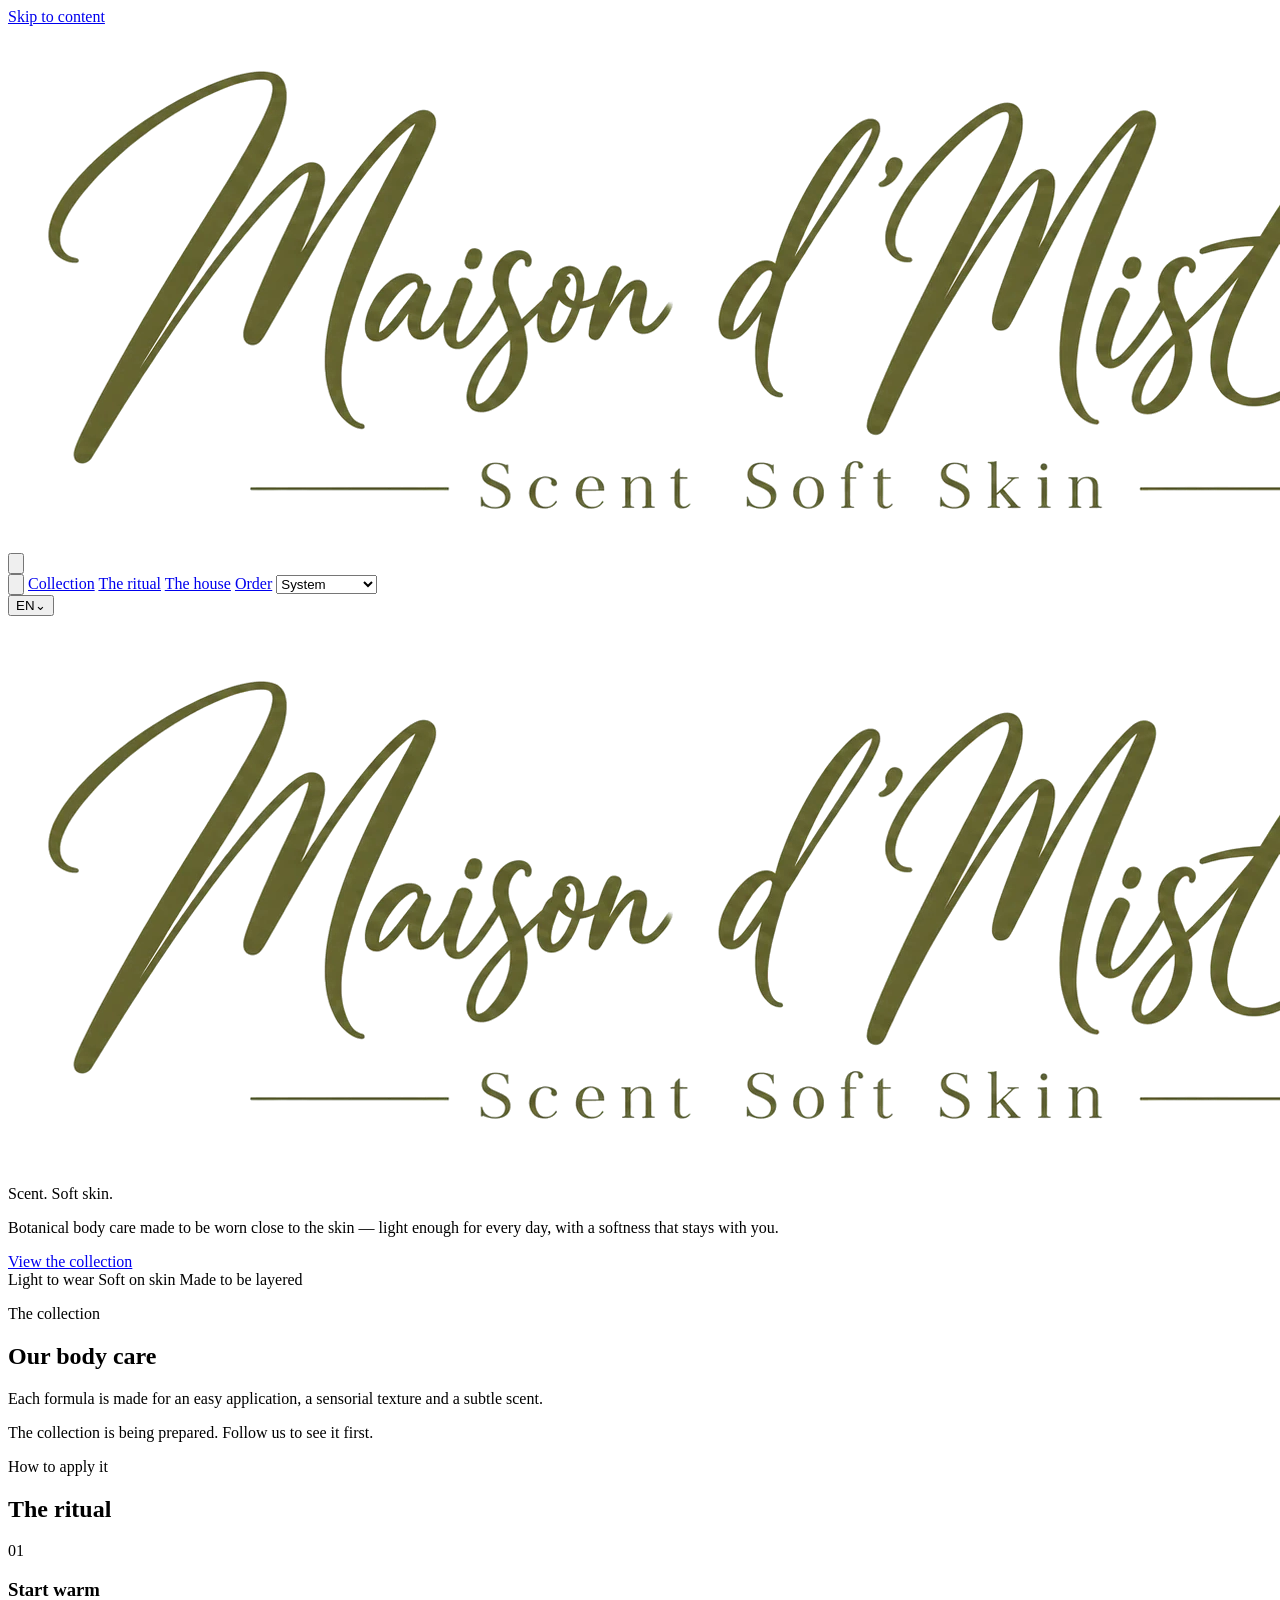
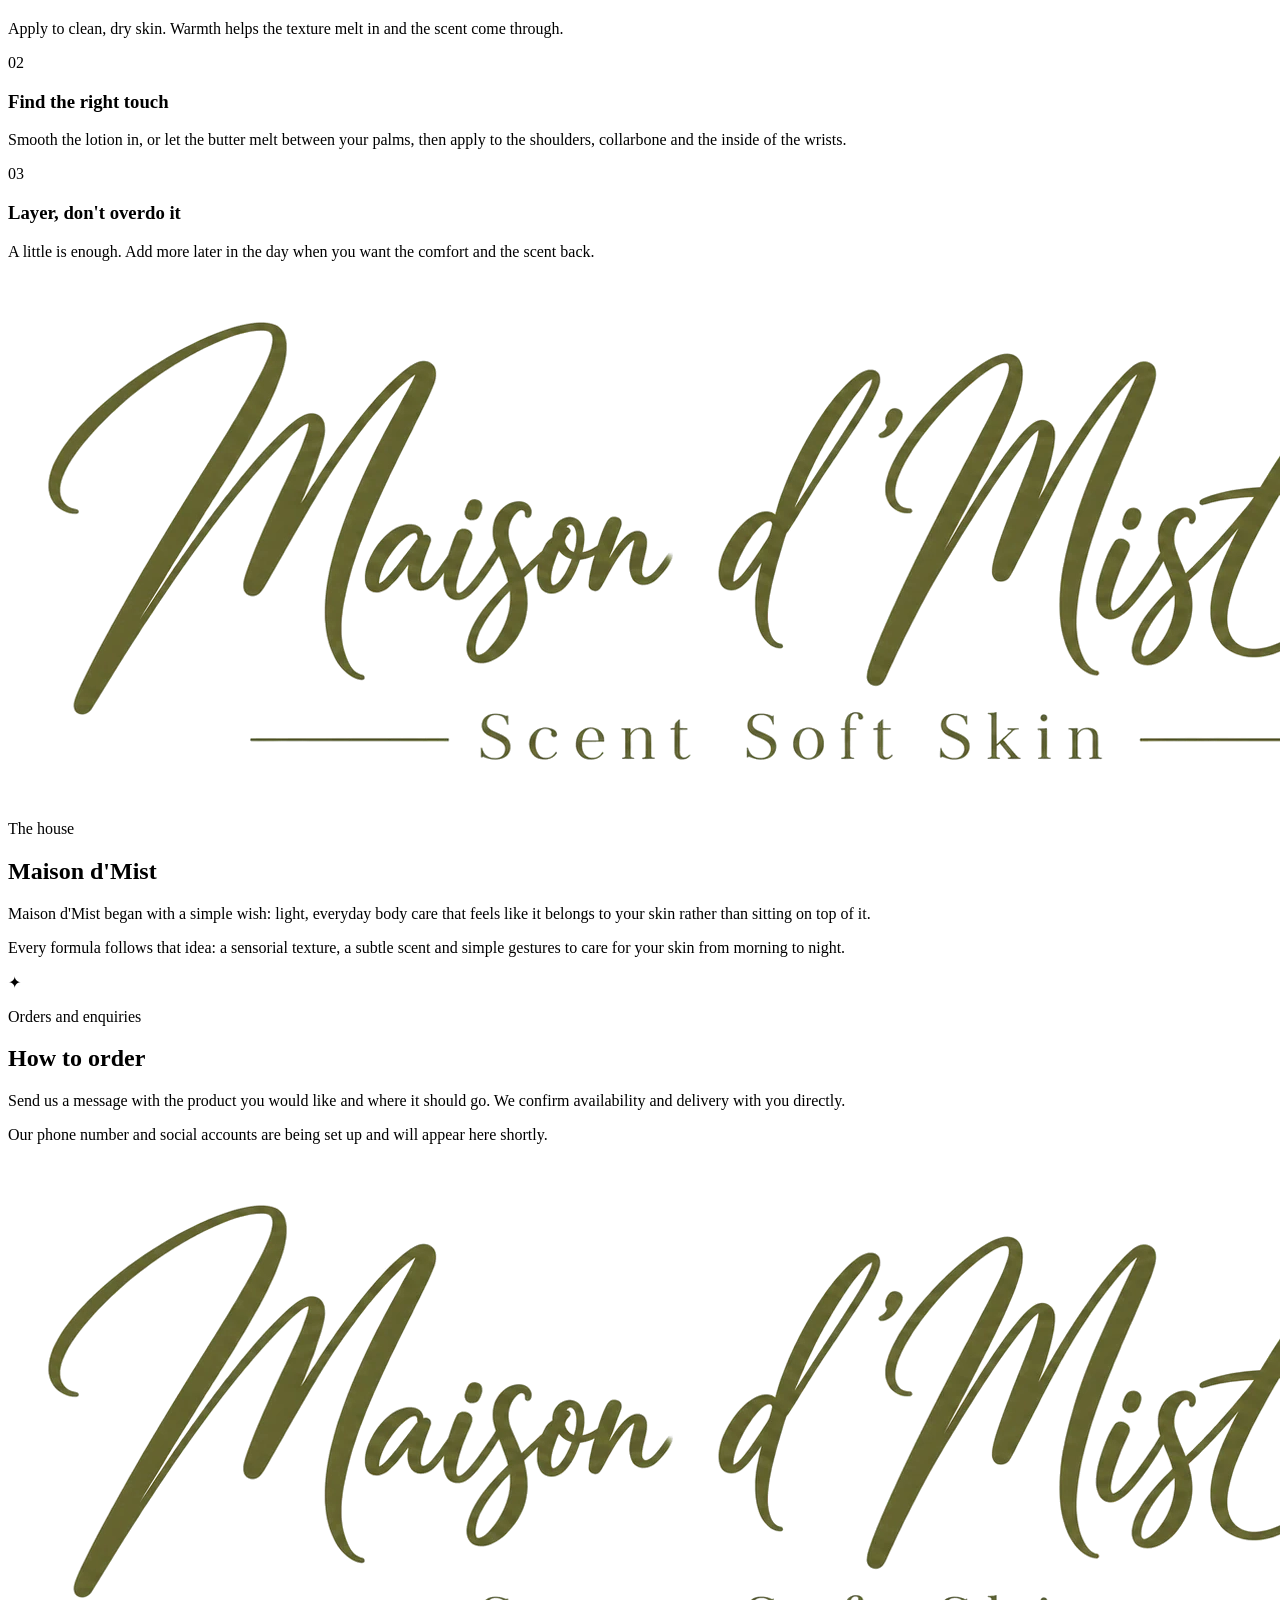
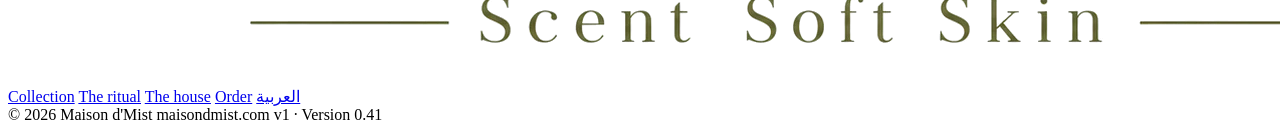
==== index.html @ 2668a0e5 "v1 (prepared): the 0.41 site for v1.maisondmist.com CNAME v1.maisondmist.com, noindex on every page," ====
<!doctype html>
<html lang="en" dir="ltr" data-root=".">
<head>
<meta charset="utf-8">
<!-- v1 test site: kept out of search engines. -->
<meta name="robots" content="noindex, nofollow">
<meta name="viewport" content="width=device-width, initial-scale=1">
<title>Maison d'Mist — Scent Soft Skin</title>
<meta name="description" content="Maison d'Mist — botanical body care made to be worn close to the skin. Scent. Soft skin.">
<link rel="canonical" href="https://maisondmist.com/">
<link rel="alternate" hreflang="en" href="https://maisondmist.com/">
<link rel="alternate" hreflang="ar" href="https://maisondmist.com/ar/">
<link rel="alternate" hreflang="fr" href="https://maisondmist.com/fr/">
<link rel="alternate" hreflang="x-default" href="https://maisondmist.com/">
<meta name="theme-color" content="#fefdf9">
<meta name="color-scheme" content="light dark">
<script>
(function(){try{var t=localStorage.getItem("mdm-theme");if(t==="light"||t==="dark"){document.querySelector('meta[name="color-scheme"]').content=t;document.documentElement.dataset.theme=t;}else{document.documentElement.dataset.theme="system";}}catch(e){document.documentElement.dataset.theme="system";}})();
</script>

<meta property="og:type" content="website">
<meta property="og:site_name" content="Maison d'Mist">
<meta property="og:locale" content="en">
<meta property="og:locale:alternate" content="ar">
<meta property="og:locale:alternate" content="fr">
<meta property="og:title" content="Maison d'Mist — Scent Soft Skin">
<meta property="og:description" content="Botanical body care made to be worn close to the skin.">
<meta property="og:url" content="https://maisondmist.com/">
<meta property="og:image" content="https://maisondmist.com/assets/img/og-image.png">
<meta property="og:image:width" content="1200">
<meta property="og:image:height" content="630">
<meta name="twitter:card" content="summary_large_image">

<link rel="icon" href="favicon.ico" sizes="any">
<link rel="icon" type="image/png" sizes="32x32" href="assets/img/favicon-32.png">
<link rel="icon" type="image/png" sizes="16x16" href="assets/img/favicon-16.png">
<link rel="apple-touch-icon" href="assets/img/apple-touch-icon.png">
<link rel="manifest" href="site.webmanifest">

<link rel="preconnect" href="https://fonts.googleapis.com">
<link rel="preconnect" href="https://fonts.gstatic.com" crossorigin>
<link rel="stylesheet" href="https://fonts.googleapis.com/css2?family=Cormorant+Garamond:ital,wght@0,400;0,500;0,600;1,400&family=Jost:wght@300;400;500&display=swap">
<link rel="stylesheet" href="assets/css/site.css">
<link rel="stylesheet" href="assets/css/experience.css">

<script type="application/ld+json">
{"@context":"https://schema.org","@type":"Brand","name":"Maison d'Mist","slogan":"Scent Soft Skin","url":"https://maisondmist.com/","logo":"https://maisondmist.com/assets/img/logo-maison-dmist.png"}
</script>
</head>

<body>
<a class="skip" href="#main">Skip to content</a>

<header class="site-header">
  <div class="wrap site-header__inner">
    <a class="brand" href="./" aria-label="Maison d'Mist — home">
      <img src="assets/img/logo-maison-dmist-trimmed.webp" alt="Maison d'Mist" width="1596" height="523">
    </a>

    <button class="nav-toggle" type="button" aria-expanded="false" aria-controls="primary-nav" aria-label="Open menu">
      <svg viewBox="0 0 24 24" aria-hidden="true"><path d="M3 6h18M3 12h18M3 18h18" stroke-linecap="round"/></svg>
    </button>

    <nav class="nav" id="primary-nav" data-open="false" aria-label="Primary">
      <button class="nav-toggle nav__close" type="button" aria-label="Close menu" data-nav-close>
        <svg viewBox="0 0 24 24" aria-hidden="true"><path d="M6 6l12 12M18 6L6 18" stroke-linecap="round"/></svg>
      </button>
      <a href="#collection">Collection</a>
      <a href="#ritual">The ritual</a>
      <a href="#story">The house</a>
      <a href="#contact">Order</a>
      <select class="theme-select" id="theme-select" aria-label="Appearance">
        <option value="system">System</option>
        <option value="light">Original Light</option>
        <option value="dark">Dark Luxury</option>
      </select>
      <div class="language-select">
        <button class="language-current" id="language-current" type="button" aria-expanded="false" aria-controls="language-menu" aria-haspopup="true" aria-label="Choose language">
          <span>EN</span><span class="language-chevron" aria-hidden="true">⌄</span>
        </button>
        <div class="language-menu" id="language-menu" hidden>
          <a href="./" data-lang="en" lang="en" hreflang="en" aria-current="page"><span>English</span><span>EN</span></a>
          <a href="fr/" data-lang="fr" lang="fr" hreflang="fr"><span>Français</span><span>FR</span></a>
          <a href="ar/" data-lang="ar" lang="ar" hreflang="ar" dir="rtl"><span>العربية</span><span>AR</span></a>
        </div>
      </div>
    </nav>
  </div>
</header>

<main id="main">

  <section class="hero">
    <div class="wrap">
      <h1 class="hero__title"><img class="hero__logo" src="assets/img/logo-maison-dmist-trimmed.webp" alt="Maison d'Mist — Scent Soft Skin" width="1596" height="523" fetchpriority="high"></h1>
      <p class="hero__tagline">Scent. Soft skin.</p>
      <p class="hero__lead">Botanical body care made to be worn close to the skin — light enough for every day, with a softness that stays with you.</p>
      <div class="hero__cta">
        <a class="btn" href="#collection">View the collection</a>
        <a class="btn btn--ghost" data-order-btn href="#contact" hidden>Order</a>
      </div>
    </div>
  </section>

  <div class="strip">
    <div class="wrap strip__inner">
      <span>Light to wear</span>
      <span>Soft on skin</span>
      <span>Made to be layered</span>
    </div>
  </div>

  <section class="section" id="collection">
    <div class="wrap">
      <div class="section__head reveal">
        <p class="eyebrow">The collection</p>
        <h2>Our body care</h2>
        <p>Each formula is made for an easy application, a sensorial texture and a subtle scent.</p>
      </div>
      <!-- Cards are generated from data/products.js — edit that file to list products. -->
      <div class="grid" id="collection-grid"></div>
    </div>
  </section>

  <section class="section section--warm" id="ritual">
    <div class="wrap">
      <div class="section__head reveal">
        <p class="eyebrow">How to apply it</p>
        <h2>The ritual</h2>
      </div>
      <div class="steps">
        <div class="step reveal">
          <span class="step__n">01</span>
          <h3>Start warm</h3>
          <p>Apply to clean, dry skin. Warmth helps the texture melt in and the scent come through.</p>
        </div>
        <div class="step reveal">
          <span class="step__n">02</span>
          <h3>Find the right touch</h3>
          <p>Smooth the lotion in, or let the butter melt between your palms, then apply to the shoulders, collarbone and the inside of the wrists.</p>
        </div>
        <div class="step reveal">
          <span class="step__n">03</span>
          <h3>Layer, don't overdo it</h3>
          <p>A little is enough. Add more later in the day when you want the comfort and the scent back.</p>
        </div>
      </div>
    </div>
  </section>

  <section class="section" id="story">
    <div class="wrap story">
      <div class="story__art reveal">
        <img src="assets/img/logo-maison-dmist-trimmed.webp" alt="" width="1596" height="523">
      </div>
      <!-- Replace the two paragraphs below with your own story before launch. -->
      <div class="reveal">
        <p class="eyebrow">The house</p>
        <h2>Maison d'Mist</h2>
        <p>Maison d'Mist began with a simple wish: light, everyday body care that feels like it belongs to your skin rather than sitting on top of it.</p>
        <p>Every formula follows that idea: a sensorial texture, a subtle scent and simple gestures to care for your skin from morning to night.</p>
        <div class="rule" aria-hidden="true">✦</div>
      </div>
    </div>
  </section>

  <section class="section section--warm" id="contact">
    <div class="wrap">
      <div class="section__head reveal">
        <p class="eyebrow">Orders and enquiries</p>
        <h2>How to order</h2>
        <p>Send us a message with the product you would like and where it should go. We confirm availability and delivery with you directly.</p>
      </div>
      <!-- Cards are generated from data/site.js — fill in your number and accounts there. -->
      <div class="contact" id="contact-grid"></div>
      <p class="notice" id="contact-where" hidden></p>
    </div>
  </section>

</main>

<footer class="site-footer">
  <div class="wrap">
    <img class="site-footer__logo" src="assets/img/logo-maison-dmist-trimmed.webp" alt="Maison d'Mist" width="1596" height="523">
    <div class="socials" data-socials></div>
    <nav class="footer__nav" aria-label="Footer">
      <a href="#collection">Collection</a>
      <a href="#ritual">The ritual</a>
      <a href="#story">The house</a>
      <a href="#contact">Order</a>
      <a href="ar/" lang="ar" hreflang="ar">العربية</a>
    </nav>
    <div class="footer__fine">
      <span>&copy; <span data-year>2026</span> Maison d'Mist</span>
      <span>maisondmist.com</span>
      <span class="footer__version" data-version>v1 · Version 0.41</span>
    </div>
  </div>
</footer>

<script src="data/site.js"></script>
<script src="data/products.js"></script>
<script src="assets/js/site.js"></script>
<script src="assets/js/languages.js"></script>
<script src="assets/js/theme.js"></script>
<script src="assets/js/media.js"></script>
<script src="assets/js/pwa.js"></script>
</body>
</html>
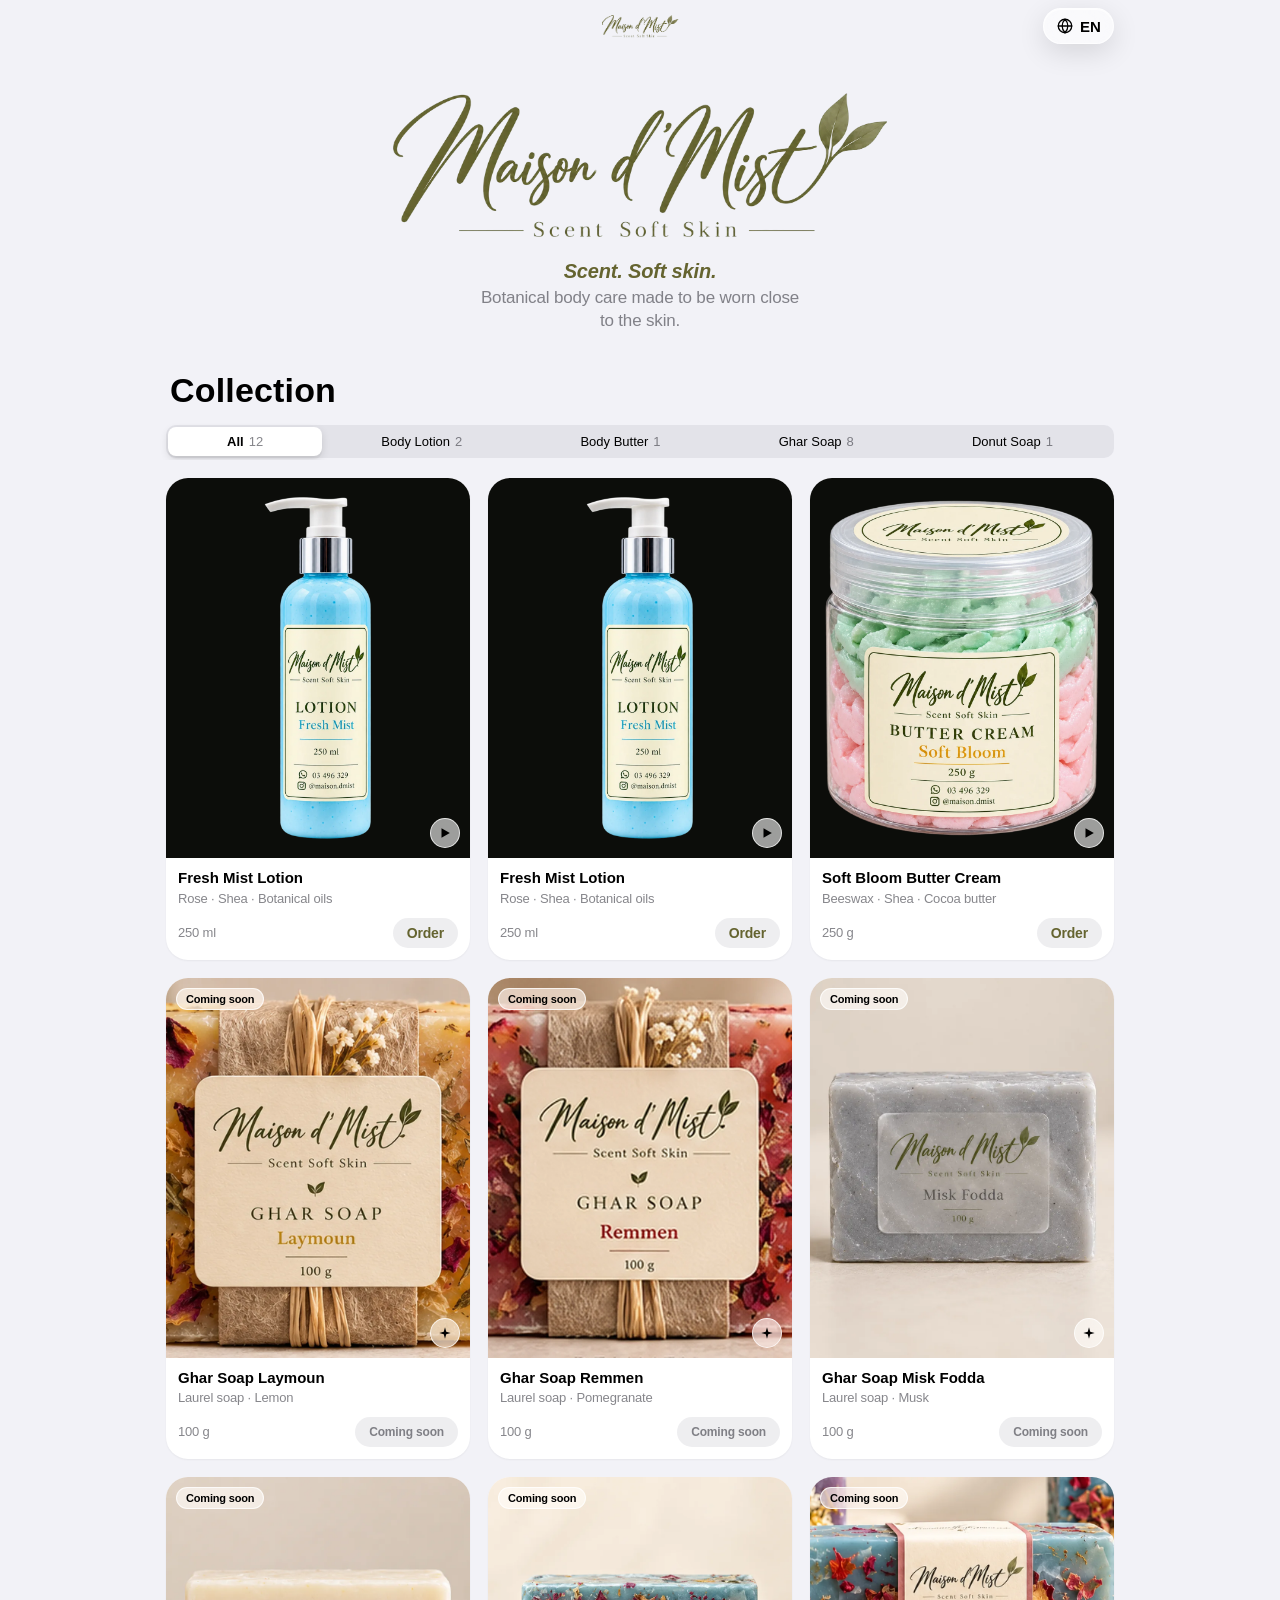
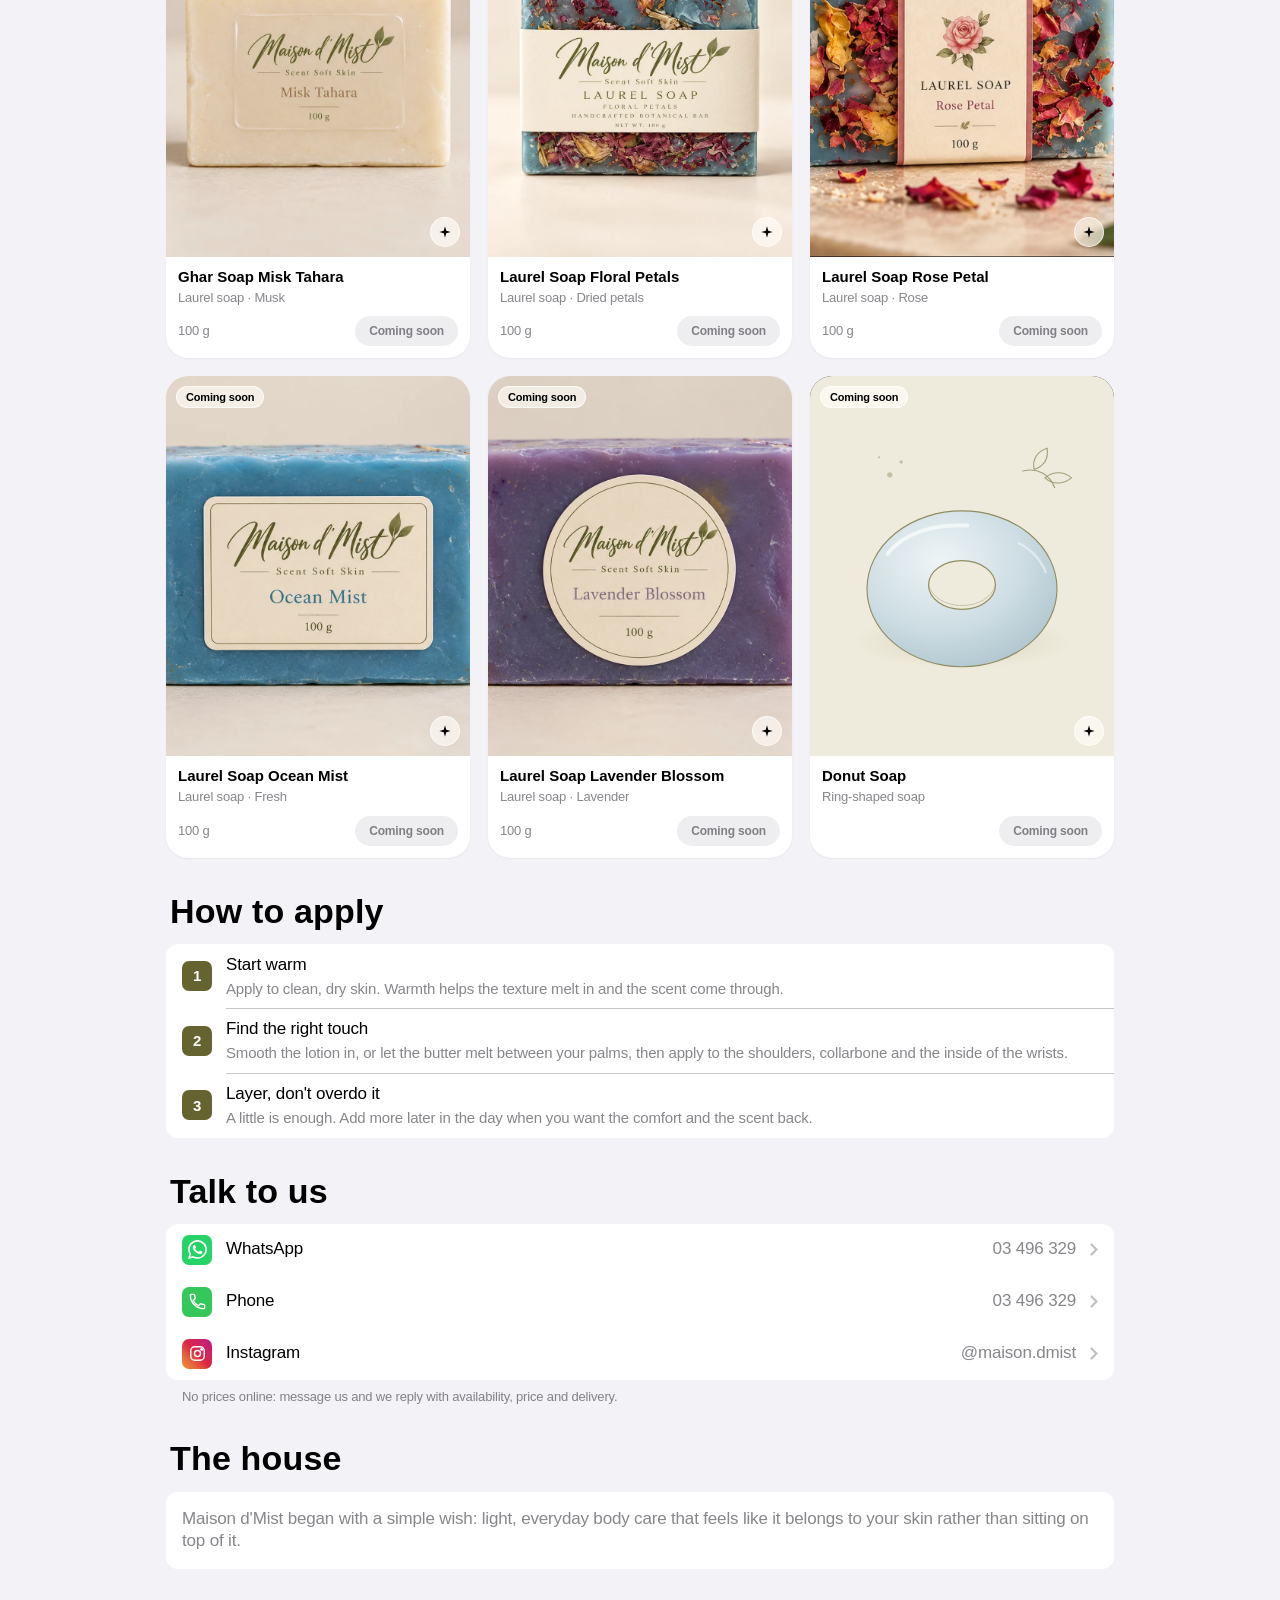
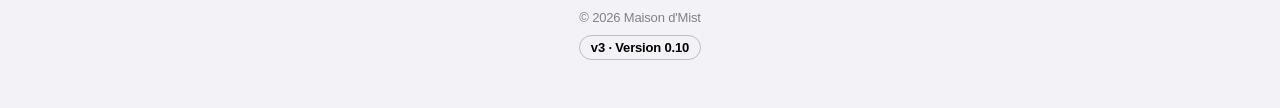
==== commit ff040a4e: "v3 (prepared): the iOS edition for v3.maisondmist.com iOS conventions with original icons: glass bar" ====
--- a/index.html
+++ b/index.html
@@ -1,209 +1,95 @@
 <!doctype html>
-<html lang="en" dir="ltr" data-root=".">
+<html lang="en" dir="ltr">
 <head>
 <meta charset="utf-8">
-<!-- v1 test site: kept out of search engines. -->
+<meta name="viewport" content="width=device-width, initial-scale=1, viewport-fit=cover">
+<title>Maison d'Mist</title>
+<meta name="description" content="Maison d'Mist — botanical body care. Scent. Soft skin.">
+<!-- v3 is a test edition: kept out of search engines. -->
 <meta name="robots" content="noindex, nofollow">
-<meta name="viewport" content="width=device-width, initial-scale=1">
-<title>Maison d'Mist — Scent Soft Skin</title>
-<meta name="description" content="Maison d'Mist — botanical body care made to be worn close to the skin. Scent. Soft skin.">
-<link rel="canonical" href="https://maisondmist.com/">
-<link rel="alternate" hreflang="en" href="https://maisondmist.com/">
-<link rel="alternate" hreflang="ar" href="https://maisondmist.com/ar/">
-<link rel="alternate" hreflang="fr" href="https://maisondmist.com/fr/">
-<link rel="alternate" hreflang="x-default" href="https://maisondmist.com/">
-<meta name="theme-color" content="#fefdf9">
+<meta name="theme-color" content="#f2f2f7" media="(prefers-color-scheme: light)">
+<meta name="theme-color" content="#000000" media="(prefers-color-scheme: dark)">
 <meta name="color-scheme" content="light dark">
-<script>
-(function(){try{var t=localStorage.getItem("mdm-theme");if(t==="light"||t==="dark"){document.querySelector('meta[name="color-scheme"]').content=t;document.documentElement.dataset.theme=t;}else{document.documentElement.dataset.theme="system";}}catch(e){document.documentElement.dataset.theme="system";}})();
-</script>
-
-<meta property="og:type" content="website">
-<meta property="og:site_name" content="Maison d'Mist">
-<meta property="og:locale" content="en">
-<meta property="og:locale:alternate" content="ar">
-<meta property="og:locale:alternate" content="fr">
-<meta property="og:title" content="Maison d'Mist — Scent Soft Skin">
-<meta property="og:description" content="Botanical body care made to be worn close to the skin.">
-<meta property="og:url" content="https://maisondmist.com/">
-<meta property="og:image" content="https://maisondmist.com/assets/img/og-image.png">
-<meta property="og:image:width" content="1200">
-<meta property="og:image:height" content="630">
-<meta name="twitter:card" content="summary_large_image">
-
+<meta name="apple-mobile-web-app-capable" content="yes">
+<meta name="mobile-web-app-capable" content="yes">
+<meta name="apple-mobile-web-app-status-bar-style" content="black-translucent">
+<meta name="apple-mobile-web-app-title" content="Maison d'Mist">
 <link rel="icon" href="favicon.ico" sizes="any">
-<link rel="icon" type="image/png" sizes="32x32" href="assets/img/favicon-32.png">
-<link rel="icon" type="image/png" sizes="16x16" href="assets/img/favicon-16.png">
 <link rel="apple-touch-icon" href="assets/img/apple-touch-icon.png">
 <link rel="manifest" href="site.webmanifest">
+<link rel="stylesheet" href="assets/css/ios.css">
+</head>
+<body>
+<a class="skip" href="#shop" data-t="skip">Skip to the collection</a>
 
-<link rel="preconnect" href="https://fonts.googleapis.com">
-<link rel="preconnect" href="https://fonts.gstatic.com" crossorigin>
-<link rel="stylesheet" href="https://fonts.googleapis.com/css2?family=Cormorant+Garamond:ital,wght@0,400;0,500;0,600;1,400&family=Jost:wght@300;400;500&display=swap">
-<link rel="stylesheet" href="assets/css/site.css">
-<link rel="stylesheet" href="assets/css/experience.css">
-
-<script type="application/ld+json">
-{"@context":"https://schema.org","@type":"Brand","name":"Maison d'Mist","slogan":"Scent Soft Skin","url":"https://maisondmist.com/","logo":"https://maisondmist.com/assets/img/logo-maison-dmist.png"}
-</script>
-</head>
-
-<body>
-<a class="skip" href="#main">Skip to content</a>
-
-<header class="site-header">
-  <div class="wrap site-header__inner">
-    <a class="brand" href="./" aria-label="Maison d'Mist — home">
-      <img src="assets/img/logo-maison-dmist-trimmed.webp" alt="Maison d'Mist" width="1596" height="523">
-    </a>
-
-    <button class="nav-toggle" type="button" aria-expanded="false" aria-controls="primary-nav" aria-label="Open menu">
-      <svg viewBox="0 0 24 24" aria-hidden="true"><path d="M3 6h18M3 12h18M3 18h18" stroke-linecap="round"/></svg>
+<!-- Compact glass bar: fades in once the large title scrolls away. -->
+<header class="navbar" id="navbar">
+  <div class="navbar__inner">
+    <span class="navbar__spacer"></span>
+    <img class="navbar__logo" src="assets/img/logo-maison-dmist-trimmed.webp" alt="Maison d'Mist" width="1596" height="523">
+    <button class="glass-btn lang-btn" type="button" id="lang-btn" aria-haspopup="true" aria-expanded="false" aria-controls="lang-menu">
+      <svg viewBox="0 0 24 24" aria-hidden="true"><circle cx="12" cy="12" r="9"/><path d="M3 12h18M12 3c2.5 2.6 3.8 5.6 3.8 9s-1.3 6.4-3.8 9c-2.5-2.6-3.8-5.6-3.8-9S9.5 5.6 12 3Z"/></svg>
+      <span id="lang-code">EN</span>
     </button>
-
-    <nav class="nav" id="primary-nav" data-open="false" aria-label="Primary">
-      <button class="nav-toggle nav__close" type="button" aria-label="Close menu" data-nav-close>
-        <svg viewBox="0 0 24 24" aria-hidden="true"><path d="M6 6l12 12M18 6L6 18" stroke-linecap="round"/></svg>
-      </button>
-      <a href="#collection">Collection</a>
-      <a href="#ritual">The ritual</a>
-      <a href="#story">The house</a>
-      <a href="#contact">Order</a>
-      <select class="theme-select" id="theme-select" aria-label="Appearance">
-        <option value="system">System</option>
-        <option value="light">Original Light</option>
-        <option value="dark">Dark Luxury</option>
-      </select>
-      <div class="language-select">
-        <button class="language-current" id="language-current" type="button" aria-expanded="false" aria-controls="language-menu" aria-haspopup="true" aria-label="Choose language">
-          <span>EN</span><span class="language-chevron" aria-hidden="true">⌄</span>
-        </button>
-        <div class="language-menu" id="language-menu" hidden>
-          <a href="./" data-lang="en" lang="en" hreflang="en" aria-current="page"><span>English</span><span>EN</span></a>
-          <a href="fr/" data-lang="fr" lang="fr" hreflang="fr"><span>Français</span><span>FR</span></a>
-          <a href="ar/" data-lang="ar" lang="ar" hreflang="ar" dir="rtl"><span>العربية</span><span>AR</span></a>
-        </div>
-      </div>
-    </nav>
   </div>
 </header>
+<div class="menu" id="lang-menu" role="menu" hidden></div>
 
-<main id="main">
-
-  <section class="hero">
-    <div class="wrap">
-      <h1 class="hero__title"><img class="hero__logo" src="assets/img/logo-maison-dmist-trimmed.webp" alt="Maison d'Mist — Scent Soft Skin" width="1596" height="523" fetchpriority="high"></h1>
-      <p class="hero__tagline">Scent. Soft skin.</p>
-      <p class="hero__lead">Botanical body care made to be worn close to the skin — light enough for every day, with a softness that stays with you.</p>
-      <div class="hero__cta">
-        <a class="btn" href="#collection">View the collection</a>
-        <a class="btn btn--ghost" data-order-btn href="#contact" hidden>Order</a>
-      </div>
-    </div>
+<main>
+  <section class="hero" aria-labelledby="hero-title">
+    <h1 id="hero-title" class="hero__title"><img src="assets/img/logo-maison-dmist-trimmed.webp" alt="Maison d'Mist" width="1596" height="523"></h1>
+    <p class="hero__tagline" data-t="tagline">Scent. Soft skin.</p>
+    <p class="hero__lead" data-t="lead">Botanical body care made to be worn close to the skin.</p>
   </section>
 
-  <div class="strip">
-    <div class="wrap strip__inner">
-      <span>Light to wear</span>
-      <span>Soft on skin</span>
-      <span>Made to be layered</span>
-    </div>
-  </div>
-
-  <section class="section" id="collection">
-    <div class="wrap">
-      <div class="section__head reveal">
-        <p class="eyebrow">The collection</p>
-        <h2>Our body care</h2>
-        <p>Each formula is made for an easy application, a sensorial texture and a subtle scent.</p>
-      </div>
-      <!-- Cards are generated from data/products.js — edit that file to list products. -->
-      <div class="grid" id="collection-grid"></div>
-    </div>
+  <section class="section" id="shop" aria-labelledby="shop-title">
+    <h2 class="large-title" id="shop-title" data-t="collection">Collection</h2>
+    <div class="segmented-wrap"><div class="segmented" id="segmented" role="tablist" aria-labelledby="shop-title"></div></div>
+    <div class="grid" id="grid" aria-live="polite"></div>
   </section>
 
-  <section class="section section--warm" id="ritual">
-    <div class="wrap">
-      <div class="section__head reveal">
-        <p class="eyebrow">How to apply it</p>
-        <h2>The ritual</h2>
-      </div>
-      <div class="steps">
-        <div class="step reveal">
-          <span class="step__n">01</span>
-          <h3>Start warm</h3>
-          <p>Apply to clean, dry skin. Warmth helps the texture melt in and the scent come through.</p>
-        </div>
-        <div class="step reveal">
-          <span class="step__n">02</span>
-          <h3>Find the right touch</h3>
-          <p>Smooth the lotion in, or let the butter melt between your palms, then apply to the shoulders, collarbone and the inside of the wrists.</p>
-        </div>
-        <div class="step reveal">
-          <span class="step__n">03</span>
-          <h3>Layer, don't overdo it</h3>
-          <p>A little is enough. Add more later in the day when you want the comfort and the scent back.</p>
-        </div>
-      </div>
-    </div>
+  <section class="section" id="ritual" aria-labelledby="ritual-title">
+    <h2 class="large-title" id="ritual-title" data-t="ritualTitle">How to apply</h2>
+    <ul class="list" id="ritual-list"></ul>
   </section>
 
-  <section class="section" id="story">
-    <div class="wrap story">
-      <div class="story__art reveal">
-        <img src="assets/img/logo-maison-dmist-trimmed.webp" alt="" width="1596" height="523">
-      </div>
-      <!-- Replace the two paragraphs below with your own story before launch. -->
-      <div class="reveal">
-        <p class="eyebrow">The house</p>
-        <h2>Maison d'Mist</h2>
-        <p>Maison d'Mist began with a simple wish: light, everyday body care that feels like it belongs to your skin rather than sitting on top of it.</p>
-        <p>Every formula follows that idea: a sensorial texture, a subtle scent and simple gestures to care for your skin from morning to night.</p>
-        <div class="rule" aria-hidden="true">✦</div>
-      </div>
-    </div>
+  <section class="section" id="contact" aria-labelledby="contact-title">
+    <h2 class="large-title" id="contact-title" data-t="contactTitle">Talk to us</h2>
+    <ul class="list" id="contact-list"></ul>
+    <p class="list-note" data-t="contactNote">No prices online: message us and we reply with availability, price and delivery.</p>
   </section>
 
-  <section class="section section--warm" id="contact">
-    <div class="wrap">
-      <div class="section__head reveal">
-        <p class="eyebrow">Orders and enquiries</p>
-        <h2>How to order</h2>
-        <p>Send us a message with the product you would like and where it should go. We confirm availability and delivery with you directly.</p>
-      </div>
-      <!-- Cards are generated from data/site.js — fill in your number and accounts there. -->
-      <div class="contact" id="contact-grid"></div>
-      <p class="notice" id="contact-where" hidden></p>
-    </div>
+  <section class="section" id="about" aria-labelledby="about-title">
+    <h2 class="large-title" id="about-title" data-t="about">The house</h2>
+    <div class="card-text"><p data-t="aboutBody">Maison d'Mist began with a simple wish: light, everyday body care that feels like it belongs to your skin rather than sitting on top of it.</p></div>
   </section>
 
+  <footer class="foot">
+    <span>© <span id="year">2026</span> Maison d'Mist</span>
+    <span class="foot__version" id="version">v3 · Version 0.10</span>
+  </footer>
 </main>
 
-<footer class="site-footer">
-  <div class="wrap">
-    <img class="site-footer__logo" src="assets/img/logo-maison-dmist-trimmed.webp" alt="Maison d'Mist" width="1596" height="523">
-    <div class="socials" data-socials></div>
-    <nav class="footer__nav" aria-label="Footer">
-      <a href="#collection">Collection</a>
-      <a href="#ritual">The ritual</a>
-      <a href="#story">The house</a>
-      <a href="#contact">Order</a>
-      <a href="ar/" lang="ar" hreflang="ar">العربية</a>
-    </nav>
-    <div class="footer__fine">
-      <span>&copy; <span data-year>2026</span> Maison d'Mist</span>
-      <span>maisondmist.com</span>
-      <span class="footer__version" data-version>v1 · Version 0.41</span>
-    </div>
+<!-- Floating glass tab bar (phones). -->
+<nav class="tabbar" aria-label="Sections" id="tabbar">
+  <a href="#shop" class="tab" data-tab="shop"><svg viewBox="0 0 24 24" aria-hidden="true"><path d="M5 8h14l-1.2 11.2a2 2 0 0 1-2 1.8H8.2a2 2 0 0 1-2-1.8Z"/><path d="M9 10V7a3 3 0 0 1 6 0v3"/></svg><span data-t="shop">Shop</span></a>
+  <a href="#ritual" class="tab" data-tab="ritual"><svg viewBox="0 0 24 24" aria-hidden="true"><path d="M12 3s-6 6.6-6 11a6 6 0 0 0 12 0c0-4.4-6-11-6-11Z"/><path d="M9.5 15a2.5 2.5 0 0 0 2.5 2.5"/></svg><span data-t="ritual">Ritual</span></a>
+  <a href="#contact" class="tab" data-tab="contact"><svg viewBox="0 0 24 24" aria-hidden="true"><path d="M4 12a8 7 0 1 1 3.6 5.8L4 19.5l1.2-3.4A6.6 6.6 0 0 1 4 12Z"/></svg><span data-t="contact">Contact</span></a>
+</nav>
+
+<!-- Product sheet (iOS-style modal sheet). -->
+<div class="sheet-backdrop" id="sheet-backdrop" hidden></div>
+<section class="sheet" id="sheet" role="dialog" aria-modal="true" aria-labelledby="sheet-title" hidden>
+  <div class="sheet__handle" id="sheet-handle"><span class="sheet__grabber"></span>
+    <button class="sheet__done" type="button" id="sheet-done" data-t="done">Done</button>
   </div>
-</footer>
+  <div class="sheet__body" id="sheet-body"></div>
+</section>
+
+<noscript><p class="noscript">Maison d'Mist · WhatsApp 03 496 329 · Instagram @maison.dmist</p></noscript>
 
 <script src="data/site.js"></script>
 <script src="data/products.js"></script>
-<script src="assets/js/site.js"></script>
-<script src="assets/js/languages.js"></script>
-<script src="assets/js/theme.js"></script>
-<script src="assets/js/media.js"></script>
-<script src="assets/js/pwa.js"></script>
+<script src="assets/js/ios.js"></script>
 </body>
 </html>
--- a/assets/css/ios.css
+++ b/assets/css/ios.css
@@ -0,0 +1,256 @@
+/* Maison d'Mist v3 — the iOS edition.
+   Follows Apple's iOS conventions: system font and colours, grouped lists,
+   segmented control, glass bars and buttons, modal sheets, a floating tab bar.
+   Every icon is original line art (SF Symbols may not be used on the web). The
+   brand olive is the app's tint, as an iOS app's accent colour would be. */
+
+:root {
+  color-scheme: light dark;
+  --bg: #f2f2f7;
+  --card: #ffffff;
+  --fill: rgba(118, 118, 128, .12);
+  --label: #000000;
+  --label-2: rgba(60, 60, 67, .62);
+  --label-3: rgba(60, 60, 67, .32);
+  --sep: rgba(60, 60, 67, .29);
+  --tint: #656430;
+  --tint-ink: #ffffff;
+  --thumb: #ffffff;
+  --glass: rgba(255, 255, 255, .6);
+  --bar: rgba(249, 249, 249, .84);
+  --glass-edge: rgba(255, 255, 255, .75);
+  --glass-shadow: 0 8px 28px rgba(0, 0, 0, .12), inset 0 1px 0 rgba(255, 255, 255, .7);
+  --media-bg: #0c0d0a;
+  --font: -apple-system, BlinkMacSystemFont, "SF Pro Text", "Segoe UI", Roboto, "Helvetica Neue", Arial, "Noto Sans", "Noto Sans Arabic", sans-serif;
+  --font-display: -apple-system, BlinkMacSystemFont, "SF Pro Display", "Segoe UI", Roboto, "Helvetica Neue", Arial, "Noto Sans Arabic", sans-serif;
+  --spring: cubic-bezier(.32, .72, 0, 1);
+  --safe-t: env(safe-area-inset-top, 0px);
+  --safe-b: env(safe-area-inset-bottom, 0px);
+}
+@media (prefers-color-scheme: dark) {
+  :root {
+    --bg: #000000; --card: #1c1c1e; --fill: rgba(118, 118, 128, .24);
+    --label: #ffffff; --label-2: rgba(235, 235, 245, .62); --label-3: rgba(235, 235, 245, .3);
+    --sep: rgba(84, 84, 88, .65); --tint: #cdb86e; --tint-ink: #17170c; --thumb: #636366;
+    --glass: rgba(30, 30, 32, .58); --glass-edge: rgba(255, 255, 255, .14); --bar: rgba(22, 22, 24, .8);
+    --glass-shadow: 0 8px 28px rgba(0, 0, 0, .55), inset 0 1px 0 rgba(255, 255, 255, .08);
+  }
+  .hero__title img, .navbar__logo { filter: brightness(0) invert(1); }
+}
+
+*, *::before, *::after { box-sizing: border-box; }
+html { -webkit-text-size-adjust: 100%; scroll-padding-top: calc(var(--safe-t) + 64px); }
+body {
+  margin: 0; background: var(--bg); color: var(--label);
+  font: 17px/1.35 var(--font); letter-spacing: -.01em;
+  -webkit-font-smoothing: antialiased; -webkit-tap-highlight-color: transparent;
+  padding-bottom: calc(104px + var(--safe-b));
+}
+html[lang="ar"] body { letter-spacing: 0; }
+img, video { max-width: 100%; display: block; }
+button { font: inherit; color: inherit; }
+:focus-visible { outline: 3px solid color-mix(in srgb, var(--tint) 60%, transparent); outline-offset: 2px; border-radius: 10px; }
+.skip { position: absolute; top: -100px; inset-inline-start: 12px; z-index: 100; padding: 10px 16px; border-radius: 999px; background: var(--tint); color: var(--tint-ink); text-decoration: none; }
+.skip:focus { top: calc(var(--safe-t) + 10px); }
+
+.glass {
+  background: var(--glass); border: .5px solid var(--glass-edge); box-shadow: var(--glass-shadow);
+  -webkit-backdrop-filter: blur(24px) saturate(180%); backdrop-filter: blur(24px) saturate(180%);
+}
+
+/* ---------- Navigation bar ---------- */
+.navbar { position: fixed; top: 0; inset-inline: 0; z-index: 40; padding-top: var(--safe-t); transition: background .3s, box-shadow .3s; }
+.navbar.is-scrolled {
+  background: var(--bar); box-shadow: 0 .5px 0 var(--sep);
+  -webkit-backdrop-filter: blur(24px) saturate(180%); backdrop-filter: blur(24px) saturate(180%);
+}
+.navbar__inner { max-width: 980px; margin: 0 auto; height: 52px; padding-inline: 16px; display: grid; grid-template-columns: 1fr auto 1fr; align-items: center; }
+.navbar__logo { height: 26px; width: auto; opacity: 0; transform: translateY(8px); transition: opacity .3s, transform .4s var(--spring); }
+.navbar.is-titled .navbar__logo { opacity: 1; transform: none; }
+.glass-btn {
+  justify-self: end; display: inline-flex; align-items: center; gap: 6px; height: 36px; padding: 0 12px;
+  border-radius: 999px; font: 600 15px var(--font); cursor: pointer;
+  background: var(--glass); border: .5px solid var(--glass-edge); box-shadow: var(--glass-shadow);
+  -webkit-backdrop-filter: blur(24px) saturate(180%); backdrop-filter: blur(24px) saturate(180%);
+}
+.glass-btn svg { width: 18px; height: 18px; fill: none; stroke: currentColor; stroke-width: 1.7; stroke-linecap: round; stroke-linejoin: round; }
+
+/* pull-down menu */
+.menu {
+  position: fixed; z-index: 60; top: calc(var(--safe-t) + 56px); inset-inline-end: max(16px, calc((100% - 980px) / 2 + 16px));
+  min-width: 230px; padding: 4px 0; border-radius: 16px; transform-origin: top right;
+  background: var(--glass); border: .5px solid var(--glass-edge); box-shadow: 0 18px 60px rgba(0, 0, 0, .22);
+  -webkit-backdrop-filter: blur(30px) saturate(180%); backdrop-filter: blur(30px) saturate(180%);
+  animation: pop .28s var(--spring);
+}
+[dir="rtl"] .menu { transform-origin: top left; }
+.menu[hidden] { display: none; }
+.menu__item { display: flex; align-items: center; justify-content: space-between; gap: 16px; width: 100%; padding: 12px 16px; border: 0; background: none; text-align: start; font-size: 17px; cursor: pointer; }
+.menu__item + .menu__item { border-top: .5px solid var(--sep); }
+.menu__item:active { background: var(--fill); }
+.menu__item svg { width: 18px; height: 18px; fill: none; stroke: var(--tint); stroke-width: 2.2; stroke-linecap: round; stroke-linejoin: round; visibility: hidden; }
+.menu__item[aria-checked="true"] svg { visibility: visible; }
+@keyframes pop { from { opacity: 0; transform: scale(.86); } to { opacity: 1; transform: none; } }
+
+/* ---------- Layout ---------- */
+main { max-width: 980px; margin: 0 auto; padding: calc(var(--safe-t) + 60px) 16px 0; }
+.hero { text-align: center; padding: 20px 0 4px; }
+.hero__title { margin: 0; }
+.hero__title img { width: min(520px, 86%); height: auto; margin: 0 auto; }
+.hero__tagline { margin: 10px 0 4px; font: italic 600 20px var(--font-display); color: var(--tint); }
+html[lang="ar"] .hero__tagline { font-style: normal; }
+.hero__lead { margin: 0 auto; max-width: 34ch; color: var(--label-2); }
+.section { scroll-margin-top: calc(var(--safe-t) + 60px); }
+.large-title { margin: 34px 4px 14px; font: 700 34px/1.12 var(--font-display); letter-spacing: .005em; }
+
+/* ---------- Segmented control ---------- */
+.segmented-wrap { margin: 0 -16px 18px; padding: 2px 16px; overflow-x: auto; scrollbar-width: none; }
+.segmented-wrap::-webkit-scrollbar { display: none; }
+.segmented { position: relative; display: inline-flex; min-width: 100%; padding: 2px; border-radius: 10px; background: var(--fill); }
+.segment { position: relative; z-index: 1; flex: 1 0 auto; padding: 7px 14px; border: 0; border-radius: 8px; background: none; font: 500 13px var(--font); white-space: nowrap; cursor: pointer; }
+.segment[aria-selected="true"] { font-weight: 600; }
+.segment__count { margin-inline-start: 5px; color: var(--label-2); font-weight: 400; }
+.segmented__thumb {
+  position: absolute; z-index: 0; top: 2px; bottom: 2px; left: 0; border-radius: 8px; background: var(--thumb);
+  box-shadow: 0 3px 8px rgba(0, 0, 0, .12), 0 3px 1px rgba(0, 0, 0, .04);
+  transition: transform .4s var(--spring), width .4s var(--spring);
+}
+
+/* ---------- Product cards ---------- */
+.grid { display: grid; gap: 14px; grid-template-columns: repeat(2, minmax(0, 1fr)); }
+@media (min-width: 700px) { .grid { grid-template-columns: repeat(3, minmax(0, 1fr)); gap: 18px; } }
+@media (max-width: 359px) { .grid { grid-template-columns: 1fr; } }
+.pcard { position: relative; display: flex; flex-direction: column; overflow: hidden; border-radius: 22px; background: var(--card); box-shadow: 0 1px 2px rgba(0, 0, 0, .05); transition: transform .4s var(--spring); }
+.pcard:active { transform: scale(.975); }
+.pcard[hidden] { display: none; }
+.pcard__media { position: relative; aspect-ratio: 4 / 5; background: var(--media-bg); }
+.pcard__media img { width: 100%; height: 100%; object-fit: cover; }
+.pcard__badge, .pcard__kind {
+  position: absolute; display: inline-flex; align-items: center; gap: 4px;
+  background: var(--glass); border: .5px solid var(--glass-edge);
+  -webkit-backdrop-filter: blur(14px) saturate(180%); backdrop-filter: blur(14px) saturate(180%);
+}
+.pcard__badge { top: 10px; inset-inline-start: 10px; padding: 4px 9px; border-radius: 999px; font: 600 11px var(--font); }
+.pcard__kind { bottom: 10px; inset-inline-end: 10px; width: 30px; height: 30px; justify-content: center; border-radius: 50%; }
+.pcard__kind svg { width: 14px; height: 14px; fill: currentColor; }
+.pcard__body { display: flex; flex-direction: column; flex: 1; gap: 2px; padding: 11px 12px 12px; }
+.pcard__name { margin: 0; font: 600 15px/1.25 var(--font); }
+.pcard__open { padding: 0; border: 0; background: none; font: inherit; text-align: start; cursor: pointer; }
+.pcard__open::after { content: ""; position: absolute; inset: 0; z-index: 1; border-radius: 22px; }
+.pcard__sub { margin: 0; font-size: 13px; color: var(--label-2); white-space: nowrap; overflow: hidden; text-overflow: ellipsis; }
+.pcard__row { display: flex; align-items: center; justify-content: space-between; gap: 8px; margin-top: auto; padding-top: 8px; }
+.pcard__size { font-size: 13px; color: var(--label-2); }
+.get {
+  position: relative; z-index: 2; display: inline-grid; place-items: center; min-width: 62px; height: 30px; padding: 0 14px;
+  border-radius: 999px; background: var(--fill); color: var(--tint); font: 700 14px var(--font); text-decoration: none; white-space: nowrap;
+}
+.get--soon { color: var(--label-2); font-weight: 600; font-size: 12px; }
+
+/* ---------- Grouped lists ---------- */
+.list { margin: 0; padding: 0; list-style: none; overflow: hidden; border-radius: 12px; background: var(--card); }
+.row { position: relative; display: flex; align-items: center; gap: 14px; min-height: 52px; padding: 10px 16px; color: inherit; text-decoration: none; }
+.row + .row::before { content: ""; position: absolute; top: 0; inset-inline: 60px 0; border-top: .5px solid var(--sep); }
+a.row:active { background: var(--fill); }
+.row__icon { flex: none; display: grid; place-items: center; width: 30px; height: 30px; border-radius: 7px; color: #fff; font: 700 15px var(--font); background: var(--tint); }
+.row__icon svg { width: 19px; height: 19px; fill: none; stroke: currentColor; stroke-width: 1.8; stroke-linecap: round; stroke-linejoin: round; }
+.row__icon--wa { background: #25d366; }
+.row__icon--phone { background: #34c759; }
+.row__icon--ig { background: linear-gradient(45deg, #f09433, #e6683c 25%, #dc2743 50%, #cc2366 75%, #bc1888); }
+.row__text { flex: 1; min-width: 0; }
+.row__title { display: block; }
+.row__detail { display: block; margin-top: 2px; font-size: 15px; line-height: 1.32; color: var(--label-2); }
+.row__value { color: var(--label-2); white-space: nowrap; }
+.row__chev { flex: none; width: 8px; height: 13px; fill: none; stroke: var(--label-3); stroke-width: 2.2; stroke-linecap: round; stroke-linejoin: round; }
+[dir="rtl"] .row__chev { transform: scaleX(-1); }
+.list-note { margin: 8px 16px 0; font-size: 13px; color: var(--label-2); }
+.card-text { padding: 16px; border-radius: 12px; background: var(--card); color: var(--label-2); }
+.card-text p { margin: 0; }
+
+/* ---------- Footer ---------- */
+.foot { display: flex; flex-direction: column; align-items: center; gap: 8px; padding: 40px 0 16px; font-size: 13px; color: var(--label-2); }
+.foot__version { padding: 3px 11px; border: 1px solid var(--sep); border-radius: 999px; color: var(--label); font-weight: 600; }
+
+/* ---------- Floating tab bar ---------- */
+.tabbar {
+  position: fixed; z-index: 45; bottom: calc(12px + var(--safe-b)); left: 50%; transform: translateX(-50%);
+  display: flex; gap: 2px; padding: 5px; border-radius: 999px;
+  background: var(--bar); border: .5px solid var(--glass-edge); box-shadow: 0 12px 40px rgba(0, 0, 0, .18), inset 0 1px 0 var(--glass-edge);
+  -webkit-backdrop-filter: blur(24px) saturate(180%); backdrop-filter: blur(24px) saturate(180%);
+}
+.tab { display: flex; flex-direction: column; align-items: center; gap: 2px; min-width: 78px; padding: 6px 12px 5px; border-radius: 999px; color: var(--label); text-decoration: none; font: 600 10px var(--font); }
+html[lang="ar"] .tab { font-size: 11px; }
+.tab svg { width: 24px; height: 24px; fill: none; stroke: currentColor; stroke-width: 1.7; stroke-linecap: round; stroke-linejoin: round; }
+.tab[aria-current="true"] { color: var(--tint); background: var(--fill); }
+@media (min-width: 900px) { .tabbar { display: none; } body { padding-bottom: 32px; } }
+
+/* ---------- Sheet ---------- */
+.sheet-backdrop { position: fixed; inset: 0; z-index: 70; background: rgba(0, 0, 0, .38); opacity: 0; transition: opacity .35s ease; }
+.sheet-backdrop.is-open { opacity: 1; }
+.sheet {
+  position: fixed; z-index: 80; inset-inline: 0; bottom: 0; display: flex; flex-direction: column;
+  max-height: calc(100dvh - var(--safe-t) - 18px); border-radius: 14px 14px 0 0; background: var(--bg);
+  box-shadow: 0 -10px 40px rgba(0, 0, 0, .25); transform: translateY(100%); transition: transform .5s var(--spring);
+}
+.sheet.is-open { transform: translateY(0); }
+.sheet[hidden], .sheet-backdrop[hidden] { display: none; }
+@media (min-width: 900px) {
+  .sheet { top: 0; margin: auto; width: 560px; height: min(840px, 92vh); max-height: none; border-radius: 18px; opacity: 0; transform: translateY(36px) scale(.96); transition: transform .45s var(--spring), opacity .3s; }
+  .sheet.is-open { opacity: 1; transform: none; }
+}
+.sheet__handle { position: relative; flex: none; height: 46px; touch-action: none; cursor: grab; }
+.sheet__grabber { position: absolute; top: 6px; left: 50%; width: 36px; height: 5px; margin-left: -18px; border-radius: 3px; background: var(--label-3); }
+.sheet__done { position: absolute; top: 8px; inset-inline-end: 10px; padding: 6px 8px; border: 0; background: none; color: var(--tint); font: 600 17px var(--font); cursor: pointer; }
+.sheet__body { flex: 1; overflow-y: auto; overscroll-behavior: contain; -webkit-overflow-scrolling: touch; padding: 0 16px calc(28px + var(--safe-b)); }
+.sheet__media { position: relative; overflow: hidden; margin: 0 0 16px; border-radius: 18px; aspect-ratio: 4 / 5; max-height: 58vh; width: 100%; background: var(--media-bg); }
+.sheet__media img { width: 100%; height: 100%; object-fit: cover; }
+.sheet__media video { width: 100%; height: 100%; object-fit: contain; }
+.media-btn { position: absolute; z-index: 3; bottom: 12px; inset-inline-end: 12px; display: grid; place-items: center; width: 40px; height: 40px; border-radius: 50%; cursor: pointer;
+  background: var(--glass); border: .5px solid var(--glass-edge); -webkit-backdrop-filter: blur(16px) saturate(180%); backdrop-filter: blur(16px) saturate(180%); }
+.media-btn svg { width: 16px; height: 16px; fill: currentColor; }
+.sheet__title { margin: 2px 0 4px; font: 700 28px/1.15 var(--font-display); }
+.sheet__sub { margin: 0 0 12px; font-size: 15px; color: var(--label-2); }
+.chips { display: flex; flex-wrap: wrap; gap: 8px; margin: 0 0 14px; }
+.chip { padding: 5px 11px; border-radius: 999px; background: var(--fill); font: 600 13px var(--font); color: var(--label-2); }
+.sheet__desc { margin: 0 0 6px; font-size: 17px; line-height: 1.45; }
+.group-head { margin: 22px 16px 7px; font-size: 13px; color: var(--label-2); text-transform: uppercase; letter-spacing: .02em; }
+html[lang="ar"] .group-head { text-transform: none; letter-spacing: 0; }
+.cta { display: flex; align-items: center; justify-content: center; gap: 8px; width: 100%; min-height: 50px; margin-top: 20px; padding: 0 20px; border-radius: 999px; background: var(--tint); color: var(--tint-ink); font: 600 17px var(--font); text-decoration: none; }
+.cta svg { width: 20px; height: 20px; fill: currentColor; }
+.cta--plain { margin-top: 10px; background: var(--fill); color: var(--tint); }
+.note { margin: 18px 4px 0; font-size: 15px; color: var(--label-2); }
+
+/* soap animation inside the sheet: bubbles rise or petals fall, once */
+.anim-layer { position: absolute; inset: 0; z-index: 1; pointer-events: none; }
+.anim-layer b { position: absolute; inset: 0; }
+.anim-layer i { position: absolute; inset-inline-start: var(--x); width: var(--s); height: var(--s); opacity: 0; }
+.anim-layer b:nth-child(1) { --x: 8%;  --s: 26px; --d: 4.6s; --w: .1s; }
+.anim-layer b:nth-child(2) { --x: 22%; --s: 14px; --d: 4.0s; --w: .7s; }
+.anim-layer b:nth-child(3) { --x: 34%; --s: 34px; --d: 5.2s; --w: .4s; }
+.anim-layer b:nth-child(4) { --x: 47%; --s: 18px; --d: 4.4s; --w: 1.2s; }
+.anim-layer b:nth-child(5) { --x: 58%; --s: 28px; --d: 4.9s; --w: .2s; }
+.anim-layer b:nth-child(6) { --x: 69%; --s: 12px; --d: 3.8s; --w: 1.0s; }
+.anim-layer b:nth-child(7) { --x: 78%; --s: 22px; --d: 4.7s; --w: .6s; }
+.anim-layer b:nth-child(8) { --x: 88%; --s: 16px; --d: 4.2s; --w: 1.5s; }
+.anim-layer b:nth-child(9) { --x: 15%; --s: 20px; --d: 4.5s; --w: 1.8s; }
+.anim--bubbles .anim-layer i { bottom: -12%; border-radius: 50%;
+  background: radial-gradient(circle at 32% 30%, rgba(255,255,255,.95) 0 12%, rgba(255,255,255,.25) 32%, rgba(200,225,235,.12) 60%, rgba(255,255,255,0) 72%);
+  box-shadow: inset 0 0 0 1px rgba(255,255,255,.55), 0 0 6px rgba(255,255,255,.25); }
+.anim--petals .anim-layer i { top: -10%; border-radius: 70% 0 70% 0; background: linear-gradient(135deg, #f3b6c0, #c2405a 70%); }
+.is-animating.anim--bubbles .anim-layer b { animation: v3-rise var(--d) cubic-bezier(.3, .1, .6, 1) var(--w) 1 both; }
+.is-animating.anim--bubbles .anim-layer i { animation: v3-sway 1.6s ease-in-out var(--w) 3 alternate both, v3-fade var(--d) linear var(--w) 1 both; }
+.is-animating.anim--petals .anim-layer b { animation: v3-fall var(--d) cubic-bezier(.4, .1, .7, 1) var(--w) 1 both; }
+.is-animating.anim--petals .anim-layer i { animation: v3-turn 2.2s ease-in-out var(--w) 2 alternate both, v3-fade var(--d) linear var(--w) 1 both; }
+.sheet__media img { transition: transform 6.5s cubic-bezier(.2, .6, .3, 1); }
+.is-animating img { transform: scale(1.07); }
+@keyframes v3-rise { to { transform: translateY(-118%); } }
+@keyframes v3-fall { to { transform: translateY(118%); } }
+@keyframes v3-sway { from { transform: translateX(-8px); } to { transform: translateX(8px); } }
+@keyframes v3-turn { from { transform: rotate(0); } to { transform: translateX(26px) rotate(160deg); } }
+@keyframes v3-fade { 0% { opacity: 0; } 12% { opacity: .95; } 80% { opacity: .9; } 100% { opacity: 0; } }
+
+.noscript { padding: 120px 20px; text-align: center; }
+
+@media (prefers-reduced-motion: reduce) {
+  *, *::before, *::after { animation-duration: .01ms !important; animation-iteration-count: 1 !important; transition-duration: .01ms !important; }
+  .anim-layer { display: none; }
+}
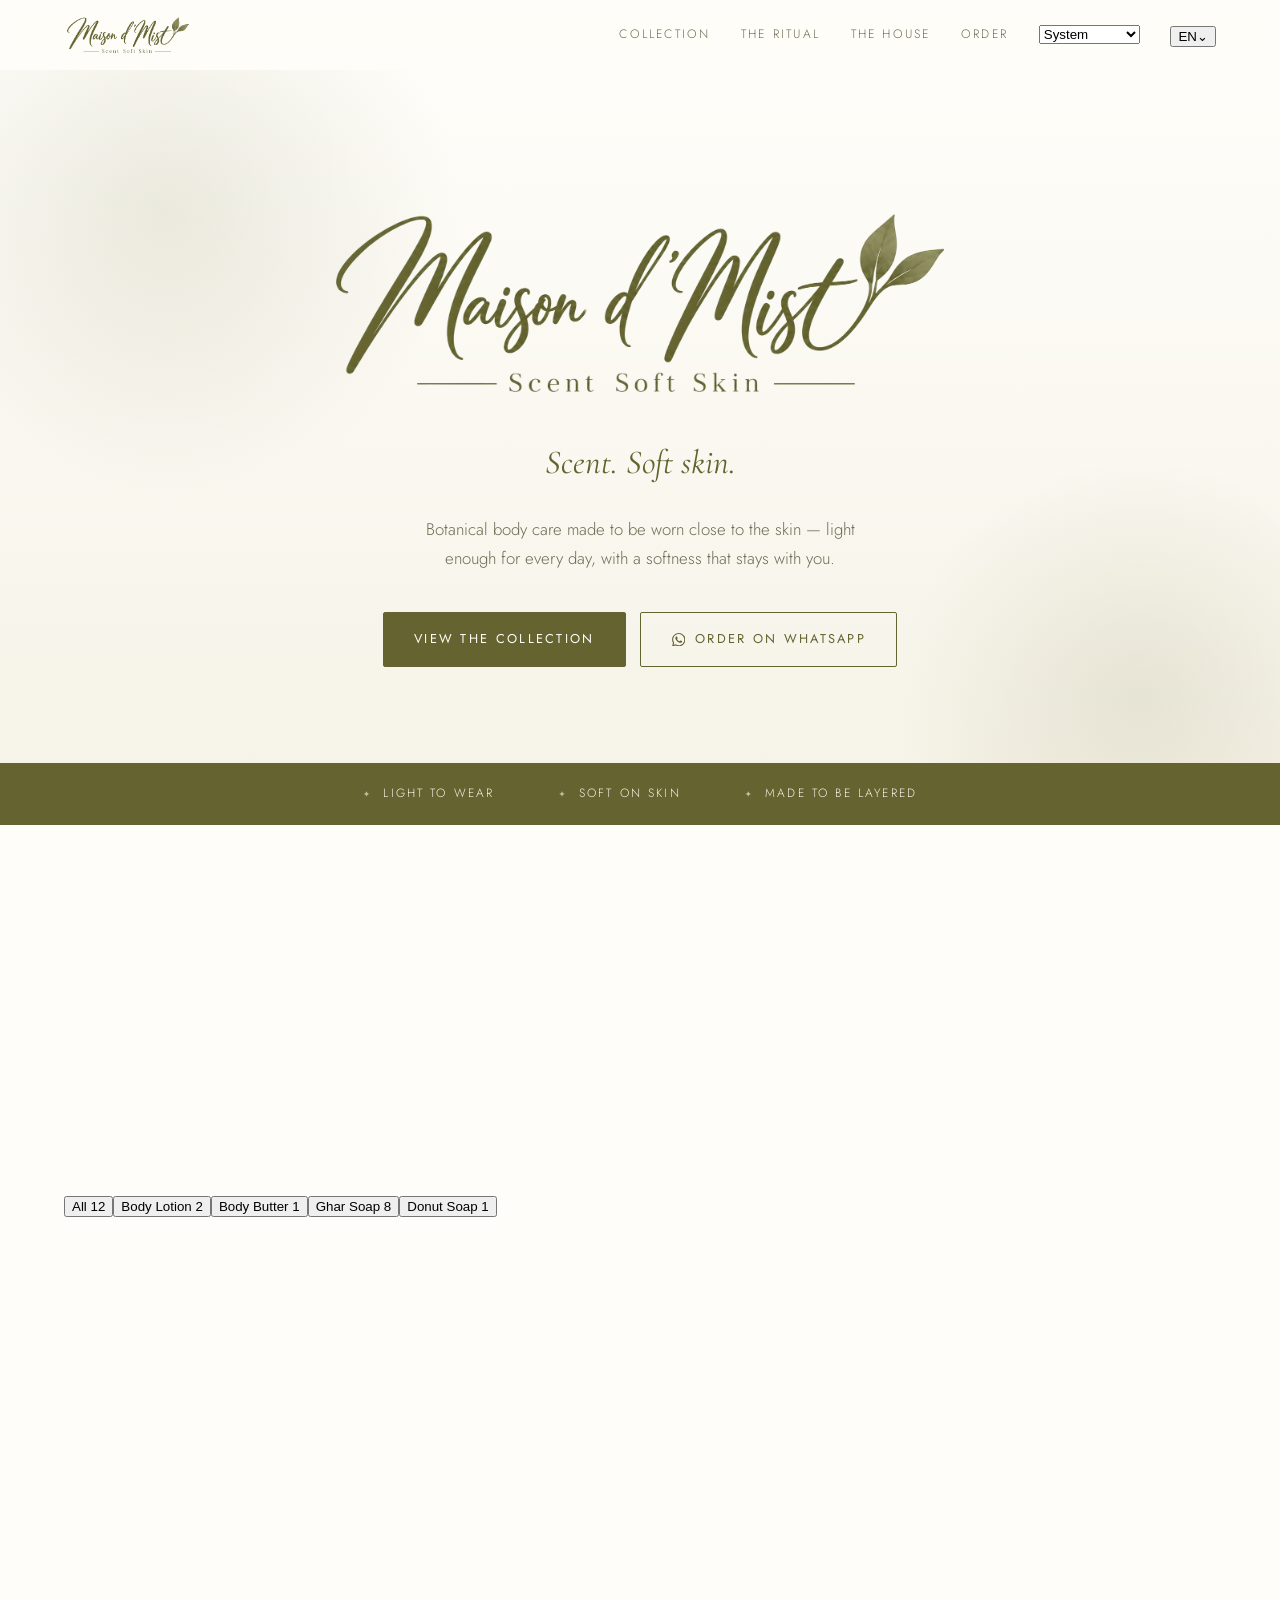
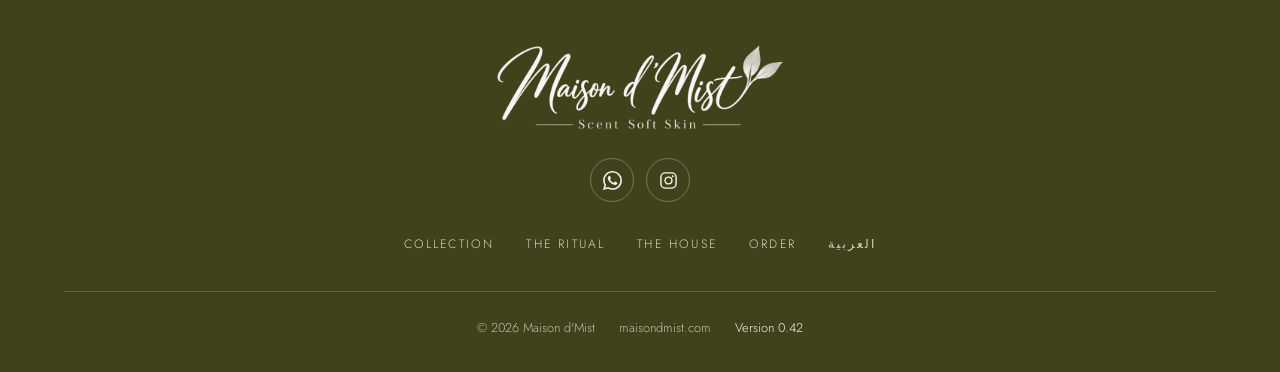
==== commit c0fa1f9a: "0.42: security hardening after the October 2026 threat model Threat model of the PHP2Shell (CVE-2026" ====
--- a/index.html
+++ b/index.html
@@ -1,95 +1,208 @@
 <!doctype html>
-<html lang="en" dir="ltr">
+<html lang="en" dir="ltr" data-root=".">
 <head>
 <meta charset="utf-8">
-<meta name="viewport" content="width=device-width, initial-scale=1, viewport-fit=cover">
-<title>Maison d'Mist</title>
-<meta name="description" content="Maison d'Mist — botanical body care. Scent. Soft skin.">
-<!-- v3 is a test edition: kept out of search engines. -->
-<meta name="robots" content="noindex, nofollow">
-<meta name="theme-color" content="#f2f2f7" media="(prefers-color-scheme: light)">
-<meta name="theme-color" content="#000000" media="(prefers-color-scheme: dark)">
+<meta http-equiv="Content-Security-Policy" content="default-src 'none'; script-src 'self' 'sha256-v3HixxbG5b47Mi5Nrn9eX0zOIoF9T//BRcnOp4Re8aM='; style-src 'self'; font-src 'self'; img-src 'self'; media-src 'self'; connect-src 'self'; manifest-src 'self'; worker-src 'self'; base-uri 'none'; form-action 'none'; object-src 'none'; require-trusted-types-for 'script'; trusted-types mdm-sw">
+<meta name="referrer" content="strict-origin-when-cross-origin">
+<meta name="viewport" content="width=device-width, initial-scale=1">
+<title>Maison d'Mist — Scent Soft Skin</title>
+<meta name="description" content="Maison d'Mist — botanical body care made to be worn close to the skin. Scent. Soft skin.">
+<link rel="canonical" href="https://maisondmist.com/">
+<link rel="alternate" hreflang="en" href="https://maisondmist.com/">
+<link rel="alternate" hreflang="ar" href="https://maisondmist.com/ar/">
+<link rel="alternate" hreflang="fr" href="https://maisondmist.com/fr/">
+<link rel="alternate" hreflang="x-default" href="https://maisondmist.com/">
+<meta name="theme-color" content="#fefdf9">
 <meta name="color-scheme" content="light dark">
-<meta name="apple-mobile-web-app-capable" content="yes">
-<meta name="mobile-web-app-capable" content="yes">
-<meta name="apple-mobile-web-app-status-bar-style" content="black-translucent">
-<meta name="apple-mobile-web-app-title" content="Maison d'Mist">
+<script>
+(function(){try{var t=localStorage.getItem("mdm-theme");if(t==="light"||t==="dark"){document.querySelector('meta[name="color-scheme"]').content=t;document.documentElement.dataset.theme=t;}else{document.documentElement.dataset.theme="system";}}catch(e){document.documentElement.dataset.theme="system";}})();
+</script>
+
+<meta property="og:type" content="website">
+<meta property="og:site_name" content="Maison d'Mist">
+<meta property="og:locale" content="en">
+<meta property="og:locale:alternate" content="ar">
+<meta property="og:locale:alternate" content="fr">
+<meta property="og:title" content="Maison d'Mist — Scent Soft Skin">
+<meta property="og:description" content="Botanical body care made to be worn close to the skin.">
+<meta property="og:url" content="https://maisondmist.com/">
+<meta property="og:image" content="https://maisondmist.com/assets/img/og-image.png">
+<meta property="og:image:width" content="1200">
+<meta property="og:image:height" content="630">
+<meta name="twitter:card" content="summary_large_image">
+
 <link rel="icon" href="favicon.ico" sizes="any">
+<link rel="icon" type="image/png" sizes="32x32" href="assets/img/favicon-32.png">
+<link rel="icon" type="image/png" sizes="16x16" href="assets/img/favicon-16.png">
 <link rel="apple-touch-icon" href="assets/img/apple-touch-icon.png">
 <link rel="manifest" href="site.webmanifest">
-<link rel="stylesheet" href="assets/css/ios.css">
+
+<link rel="stylesheet" href="assets/css/fonts.css">
+<link rel="stylesheet" href="assets/css/site.css">
+<link rel="stylesheet" href="assets/css/experience.css">
+
+<script type="application/ld+json">
+{"@context":"https://schema.org","@type":"Brand","name":"Maison d'Mist","slogan":"Scent Soft Skin","url":"https://maisondmist.com/","logo":"https://maisondmist.com/assets/img/logo-maison-dmist.png"}
+</script>
 </head>
+
 <body>
-<a class="skip" href="#shop" data-t="skip">Skip to the collection</a>
-
-<!-- Compact glass bar: fades in once the large title scrolls away. -->
-<header class="navbar" id="navbar">
-  <div class="navbar__inner">
-    <span class="navbar__spacer"></span>
-    <img class="navbar__logo" src="assets/img/logo-maison-dmist-trimmed.webp" alt="Maison d'Mist" width="1596" height="523">
-    <button class="glass-btn lang-btn" type="button" id="lang-btn" aria-haspopup="true" aria-expanded="false" aria-controls="lang-menu">
-      <svg viewBox="0 0 24 24" aria-hidden="true"><circle cx="12" cy="12" r="9"/><path d="M3 12h18M12 3c2.5 2.6 3.8 5.6 3.8 9s-1.3 6.4-3.8 9c-2.5-2.6-3.8-5.6-3.8-9S9.5 5.6 12 3Z"/></svg>
-      <span id="lang-code">EN</span>
+<a class="skip" href="#main">Skip to content</a>
+
+<header class="site-header">
+  <div class="wrap site-header__inner">
+    <a class="brand" href="./" aria-label="Maison d'Mist — home">
+      <img src="assets/img/logo-maison-dmist-trimmed.webp" alt="Maison d'Mist" width="1596" height="523">
+    </a>
+
+    <button class="nav-toggle" type="button" aria-expanded="false" aria-controls="primary-nav" aria-label="Open menu">
+      <svg viewBox="0 0 24 24" aria-hidden="true"><path d="M3 6h18M3 12h18M3 18h18" stroke-linecap="round"/></svg>
     </button>
+
+    <nav class="nav" id="primary-nav" data-open="false" aria-label="Primary">
+      <button class="nav-toggle nav__close" type="button" aria-label="Close menu" data-nav-close>
+        <svg viewBox="0 0 24 24" aria-hidden="true"><path d="M6 6l12 12M18 6L6 18" stroke-linecap="round"/></svg>
+      </button>
+      <a href="#collection">Collection</a>
+      <a href="#ritual">The ritual</a>
+      <a href="#story">The house</a>
+      <a href="#contact">Order</a>
+      <select class="theme-select" id="theme-select" aria-label="Appearance">
+        <option value="system">System</option>
+        <option value="light">Original Light</option>
+        <option value="dark">Dark Luxury</option>
+      </select>
+      <div class="language-select">
+        <button class="language-current" id="language-current" type="button" aria-expanded="false" aria-controls="language-menu" aria-haspopup="true" aria-label="Choose language">
+          <span>EN</span><span class="language-chevron" aria-hidden="true">⌄</span>
+        </button>
+        <div class="language-menu" id="language-menu" hidden>
+          <a href="./" data-lang="en" lang="en" hreflang="en" aria-current="page"><span>English</span><span>EN</span></a>
+          <a href="fr/" data-lang="fr" lang="fr" hreflang="fr"><span>Français</span><span>FR</span></a>
+          <a href="ar/" data-lang="ar" lang="ar" hreflang="ar" dir="rtl"><span>العربية</span><span>AR</span></a>
+        </div>
+      </div>
+    </nav>
   </div>
 </header>
-<div class="menu" id="lang-menu" role="menu" hidden></div>
-
-<main>
-  <section class="hero" aria-labelledby="hero-title">
-    <h1 id="hero-title" class="hero__title"><img src="assets/img/logo-maison-dmist-trimmed.webp" alt="Maison d'Mist" width="1596" height="523"></h1>
-    <p class="hero__tagline" data-t="tagline">Scent. Soft skin.</p>
-    <p class="hero__lead" data-t="lead">Botanical body care made to be worn close to the skin.</p>
-  </section>
-
-  <section class="section" id="shop" aria-labelledby="shop-title">
-    <h2 class="large-title" id="shop-title" data-t="collection">Collection</h2>
-    <div class="segmented-wrap"><div class="segmented" id="segmented" role="tablist" aria-labelledby="shop-title"></div></div>
-    <div class="grid" id="grid" aria-live="polite"></div>
-  </section>
-
-  <section class="section" id="ritual" aria-labelledby="ritual-title">
-    <h2 class="large-title" id="ritual-title" data-t="ritualTitle">How to apply</h2>
-    <ul class="list" id="ritual-list"></ul>
-  </section>
-
-  <section class="section" id="contact" aria-labelledby="contact-title">
-    <h2 class="large-title" id="contact-title" data-t="contactTitle">Talk to us</h2>
-    <ul class="list" id="contact-list"></ul>
-    <p class="list-note" data-t="contactNote">No prices online: message us and we reply with availability, price and delivery.</p>
-  </section>
-
-  <section class="section" id="about" aria-labelledby="about-title">
-    <h2 class="large-title" id="about-title" data-t="about">The house</h2>
-    <div class="card-text"><p data-t="aboutBody">Maison d'Mist began with a simple wish: light, everyday body care that feels like it belongs to your skin rather than sitting on top of it.</p></div>
-  </section>
-
-  <footer class="foot">
-    <span>© <span id="year">2026</span> Maison d'Mist</span>
-    <span class="foot__version" id="version">v3 · Version 0.10</span>
-  </footer>
+
+<main id="main">
+
+  <section class="hero">
+    <div class="wrap">
+      <h1 class="hero__title"><img class="hero__logo" src="assets/img/logo-maison-dmist-trimmed.webp" alt="Maison d'Mist — Scent Soft Skin" width="1596" height="523" fetchpriority="high"></h1>
+      <p class="hero__tagline">Scent. Soft skin.</p>
+      <p class="hero__lead">Botanical body care made to be worn close to the skin — light enough for every day, with a softness that stays with you.</p>
+      <div class="hero__cta">
+        <a class="btn" href="#collection">View the collection</a>
+        <a class="btn btn--ghost" data-order-btn href="#contact" hidden>Order</a>
+      </div>
+    </div>
+  </section>
+
+  <div class="strip">
+    <div class="wrap strip__inner">
+      <span>Light to wear</span>
+      <span>Soft on skin</span>
+      <span>Made to be layered</span>
+    </div>
+  </div>
+
+  <section class="section" id="collection">
+    <div class="wrap">
+      <div class="section__head reveal">
+        <p class="eyebrow">The collection</p>
+        <h2>Our body care</h2>
+        <p>Each formula is made for an easy application, a sensorial texture and a subtle scent.</p>
+      </div>
+      <!-- Cards are generated from data/products.js — edit that file to list products. -->
+      <div class="grid" id="collection-grid"></div>
+    </div>
+  </section>
+
+  <section class="section section--warm" id="ritual">
+    <div class="wrap">
+      <div class="section__head reveal">
+        <p class="eyebrow">How to apply it</p>
+        <h2>The ritual</h2>
+      </div>
+      <div class="steps">
+        <div class="step reveal">
+          <span class="step__n">01</span>
+          <h3>Start warm</h3>
+          <p>Apply to clean, dry skin. Warmth helps the texture melt in and the scent come through.</p>
+        </div>
+        <div class="step reveal">
+          <span class="step__n">02</span>
+          <h3>Find the right touch</h3>
+          <p>Smooth the lotion in, or let the butter melt between your palms, then apply to the shoulders, collarbone and the inside of the wrists.</p>
+        </div>
+        <div class="step reveal">
+          <span class="step__n">03</span>
+          <h3>Layer, don't overdo it</h3>
+          <p>A little is enough. Add more later in the day when you want the comfort and the scent back.</p>
+        </div>
+      </div>
+    </div>
+  </section>
+
+  <section class="section" id="story">
+    <div class="wrap story">
+      <div class="story__art reveal">
+        <img src="assets/img/logo-maison-dmist-trimmed.webp" alt="" width="1596" height="523">
+      </div>
+      <!-- Replace the two paragraphs below with your own story before launch. -->
+      <div class="reveal">
+        <p class="eyebrow">The house</p>
+        <h2>Maison d'Mist</h2>
+        <p>Maison d'Mist began with a simple wish: light, everyday body care that feels like it belongs to your skin rather than sitting on top of it.</p>
+        <p>Every formula follows that idea: a sensorial texture, a subtle scent and simple gestures to care for your skin from morning to night.</p>
+        <div class="rule" aria-hidden="true">✦</div>
+      </div>
+    </div>
+  </section>
+
+  <section class="section section--warm" id="contact">
+    <div class="wrap">
+      <div class="section__head reveal">
+        <p class="eyebrow">Orders and enquiries</p>
+        <h2>How to order</h2>
+        <p>Send us a message with the product you would like and where it should go. We confirm availability and delivery with you directly.</p>
+      </div>
+      <!-- Cards are generated from data/site.js — fill in your number and accounts there. -->
+      <div class="contact" id="contact-grid"></div>
+      <p class="notice" id="contact-where" hidden></p>
+    </div>
+  </section>
+
 </main>
 
-<!-- Floating glass tab bar (phones). -->
-<nav class="tabbar" aria-label="Sections" id="tabbar">
-  <a href="#shop" class="tab" data-tab="shop"><svg viewBox="0 0 24 24" aria-hidden="true"><path d="M5 8h14l-1.2 11.2a2 2 0 0 1-2 1.8H8.2a2 2 0 0 1-2-1.8Z"/><path d="M9 10V7a3 3 0 0 1 6 0v3"/></svg><span data-t="shop">Shop</span></a>
-  <a href="#ritual" class="tab" data-tab="ritual"><svg viewBox="0 0 24 24" aria-hidden="true"><path d="M12 3s-6 6.6-6 11a6 6 0 0 0 12 0c0-4.4-6-11-6-11Z"/><path d="M9.5 15a2.5 2.5 0 0 0 2.5 2.5"/></svg><span data-t="ritual">Ritual</span></a>
-  <a href="#contact" class="tab" data-tab="contact"><svg viewBox="0 0 24 24" aria-hidden="true"><path d="M4 12a8 7 0 1 1 3.6 5.8L4 19.5l1.2-3.4A6.6 6.6 0 0 1 4 12Z"/></svg><span data-t="contact">Contact</span></a>
-</nav>
-
-<!-- Product sheet (iOS-style modal sheet). -->
-<div class="sheet-backdrop" id="sheet-backdrop" hidden></div>
-<section class="sheet" id="sheet" role="dialog" aria-modal="true" aria-labelledby="sheet-title" hidden>
-  <div class="sheet__handle" id="sheet-handle"><span class="sheet__grabber"></span>
-    <button class="sheet__done" type="button" id="sheet-done" data-t="done">Done</button>
+<footer class="site-footer">
+  <div class="wrap">
+    <img class="site-footer__logo" src="assets/img/logo-maison-dmist-trimmed.webp" alt="Maison d'Mist" width="1596" height="523">
+    <div class="socials" data-socials></div>
+    <nav class="footer__nav" aria-label="Footer">
+      <a href="#collection">Collection</a>
+      <a href="#ritual">The ritual</a>
+      <a href="#story">The house</a>
+      <a href="#contact">Order</a>
+      <a href="ar/" lang="ar" hreflang="ar">العربية</a>
+    </nav>
+    <div class="footer__fine">
+      <span>&copy; <span data-year>2026</span> Maison d'Mist</span>
+      <span>maisondmist.com</span>
+      <span class="footer__version" data-version>Version 0.42</span>
+    </div>
   </div>
-  <div class="sheet__body" id="sheet-body"></div>
-</section>
-
-<noscript><p class="noscript">Maison d'Mist · WhatsApp 03 496 329 · Instagram @maison.dmist</p></noscript>
+</footer>
 
 <script src="data/site.js"></script>
 <script src="data/products.js"></script>
-<script src="assets/js/ios.js"></script>
+<script src="assets/js/safe-dom.js"></script>
+<script src="assets/js/site.js"></script>
+<script src="assets/js/languages.js"></script>
+<script src="assets/js/theme.js"></script>
+<script src="assets/js/media.js"></script>
+<script src="assets/js/pwa.js"></script>
 </body>
 </html>
--- a/assets/css/fonts.css
+++ b/assets/css/fonts.css
@@ -0,0 +1,236 @@
+/* Maison d'Mist — self-hosted fonts (SIL Open Font License; files from Google Fonts).
+   Served from this site so no page loads anything from another origin. */
+/* arabic */
+@font-face {
+  font-family: 'Amiri';
+  font-style: normal;
+  font-weight: 400;
+  font-display: swap;
+  src: url(../fonts/amiri-arabic.woff2) format("woff2");
+  unicode-range: U+0600-06FF, U+0750-077F, U+0870-0891, U+0897-08E1, U+08E3-08FF, U+200C-200E, U+2010-2011, U+204F, U+2E41, U+FB50-FDFF, U+FE70-FE74, U+FE76-FEFC, U+102E0-102FB, U+10E60-10E7E, U+10EC2-10EC7, U+10EC9-10EEE, U+10EF0-10EFF, U+1EE00-1EE03, U+1EE05-1EE1F, U+1EE21-1EE22, U+1EE24, U+1EE27, U+1EE29-1EE32, U+1EE34-1EE37, U+1EE39, U+1EE3B, U+1EE42, U+1EE47, U+1EE49, U+1EE4B, U+1EE4D-1EE4F, U+1EE51-1EE52, U+1EE54, U+1EE57, U+1EE59, U+1EE5B, U+1EE5D, U+1EE5F, U+1EE61-1EE62, U+1EE64, U+1EE67-1EE6A, U+1EE6C-1EE72, U+1EE74-1EE77, U+1EE79-1EE7C, U+1EE7E, U+1EE80-1EE89, U+1EE8B-1EE9B, U+1EEA1-1EEA3, U+1EEA5-1EEA9, U+1EEAB-1EEBB, U+1EEF0-1EEF1;
+}
+/* latin-ext */
+@font-face {
+  font-family: 'Amiri';
+  font-style: normal;
+  font-weight: 400;
+  font-display: swap;
+  src: url(../fonts/amiri-latin-ext.woff2) format("woff2");
+  unicode-range: U+0100-02BA, U+02BD-02C5, U+02C7-02CC, U+02CE-02D7, U+02DD-02FF, U+0304, U+0308, U+0329, U+1D00-1DBF, U+1E00-1E9F, U+1EF2-1EFF, U+2020, U+20A0-20AB, U+20AD-20C4, U+2113, U+2C60-2C7F, U+A720-A7FF;
+}
+/* latin */
+@font-face {
+  font-family: 'Amiri';
+  font-style: normal;
+  font-weight: 400;
+  font-display: swap;
+  src: url(../fonts/amiri-latin.woff2) format("woff2");
+  unicode-range: U+0000-00FF, U+0131, U+0152-0153, U+02BB-02BC, U+02C6, U+02DA, U+02DC, U+0304, U+0308, U+0329, U+2000-206F, U+20AC, U+2122, U+2191, U+2193, U+2212, U+2215, U+FEFF, U+FFFD;
+}
+/* arabic */
+@font-face {
+  font-family: 'Amiri';
+  font-style: normal;
+  font-weight: 700;
+  font-display: swap;
+  src: url(../fonts/amiri-700-arabic.woff2) format("woff2");
+  unicode-range: U+0600-06FF, U+0750-077F, U+0870-0891, U+0897-08E1, U+08E3-08FF, U+200C-200E, U+2010-2011, U+204F, U+2E41, U+FB50-FDFF, U+FE70-FE74, U+FE76-FEFC, U+102E0-102FB, U+10E60-10E7E, U+10EC2-10EC7, U+10EC9-10EEE, U+10EF0-10EFF, U+1EE00-1EE03, U+1EE05-1EE1F, U+1EE21-1EE22, U+1EE24, U+1EE27, U+1EE29-1EE32, U+1EE34-1EE37, U+1EE39, U+1EE3B, U+1EE42, U+1EE47, U+1EE49, U+1EE4B, U+1EE4D-1EE4F, U+1EE51-1EE52, U+1EE54, U+1EE57, U+1EE59, U+1EE5B, U+1EE5D, U+1EE5F, U+1EE61-1EE62, U+1EE64, U+1EE67-1EE6A, U+1EE6C-1EE72, U+1EE74-1EE77, U+1EE79-1EE7C, U+1EE7E, U+1EE80-1EE89, U+1EE8B-1EE9B, U+1EEA1-1EEA3, U+1EEA5-1EEA9, U+1EEAB-1EEBB, U+1EEF0-1EEF1;
+}
+/* latin-ext */
+@font-face {
+  font-family: 'Amiri';
+  font-style: normal;
+  font-weight: 700;
+  font-display: swap;
+  src: url(../fonts/amiri-700-latin-ext.woff2) format("woff2");
+  unicode-range: U+0100-02BA, U+02BD-02C5, U+02C7-02CC, U+02CE-02D7, U+02DD-02FF, U+0304, U+0308, U+0329, U+1D00-1DBF, U+1E00-1E9F, U+1EF2-1EFF, U+2020, U+20A0-20AB, U+20AD-20C4, U+2113, U+2C60-2C7F, U+A720-A7FF;
+}
+/* latin */
+@font-face {
+  font-family: 'Amiri';
+  font-style: normal;
+  font-weight: 700;
+  font-display: swap;
+  src: url(../fonts/amiri-700-latin.woff2) format("woff2");
+  unicode-range: U+0000-00FF, U+0131, U+0152-0153, U+02BB-02BC, U+02C6, U+02DA, U+02DC, U+0304, U+0308, U+0329, U+2000-206F, U+20AC, U+2122, U+2191, U+2193, U+2212, U+2215, U+FEFF, U+FFFD;
+}
+/* latin-ext */
+@font-face {
+  font-family: 'Cormorant Garamond';
+  font-style: italic;
+  font-weight: 400;
+  font-display: swap;
+  src: url(../fonts/cormorant-garamond-italic-latin-ext.woff2) format("woff2");
+  unicode-range: U+0100-02BA, U+02BD-02C5, U+02C7-02CC, U+02CE-02D7, U+02DD-02FF, U+0304, U+0308, U+0329, U+1D00-1DBF, U+1E00-1E9F, U+1EF2-1EFF, U+2020, U+20A0-20AB, U+20AD-20C4, U+2113, U+2C60-2C7F, U+A720-A7FF;
+}
+/* latin */
+@font-face {
+  font-family: 'Cormorant Garamond';
+  font-style: italic;
+  font-weight: 400;
+  font-display: swap;
+  src: url(../fonts/cormorant-garamond-italic-latin.woff2) format("woff2");
+  unicode-range: U+0000-00FF, U+0131, U+0152-0153, U+02BB-02BC, U+02C6, U+02DA, U+02DC, U+0304, U+0308, U+0329, U+2000-206F, U+20AC, U+2122, U+2191, U+2193, U+2212, U+2215, U+FEFF, U+FFFD;
+}
+/* latin-ext */
+@font-face {
+  font-family: 'Cormorant Garamond';
+  font-style: normal;
+  font-weight: 400;
+  font-display: swap;
+  src: url(../fonts/cormorant-garamond-latin-ext.woff2) format("woff2");
+  unicode-range: U+0100-02BA, U+02BD-02C5, U+02C7-02CC, U+02CE-02D7, U+02DD-02FF, U+0304, U+0308, U+0329, U+1D00-1DBF, U+1E00-1E9F, U+1EF2-1EFF, U+2020, U+20A0-20AB, U+20AD-20C4, U+2113, U+2C60-2C7F, U+A720-A7FF;
+}
+/* latin */
+@font-face {
+  font-family: 'Cormorant Garamond';
+  font-style: normal;
+  font-weight: 400;
+  font-display: swap;
+  src: url(../fonts/cormorant-garamond-latin.woff2) format("woff2");
+  unicode-range: U+0000-00FF, U+0131, U+0152-0153, U+02BB-02BC, U+02C6, U+02DA, U+02DC, U+0304, U+0308, U+0329, U+2000-206F, U+20AC, U+2122, U+2191, U+2193, U+2212, U+2215, U+FEFF, U+FFFD;
+}
+/* latin-ext */
+@font-face {
+  font-family: 'Cormorant Garamond';
+  font-style: normal;
+  font-weight: 500;
+  font-display: swap;
+  src: url(../fonts/cormorant-garamond-latin-ext.woff2) format("woff2");
+  unicode-range: U+0100-02BA, U+02BD-02C5, U+02C7-02CC, U+02CE-02D7, U+02DD-02FF, U+0304, U+0308, U+0329, U+1D00-1DBF, U+1E00-1E9F, U+1EF2-1EFF, U+2020, U+20A0-20AB, U+20AD-20C4, U+2113, U+2C60-2C7F, U+A720-A7FF;
+}
+/* latin */
+@font-face {
+  font-family: 'Cormorant Garamond';
+  font-style: normal;
+  font-weight: 500;
+  font-display: swap;
+  src: url(../fonts/cormorant-garamond-latin.woff2) format("woff2");
+  unicode-range: U+0000-00FF, U+0131, U+0152-0153, U+02BB-02BC, U+02C6, U+02DA, U+02DC, U+0304, U+0308, U+0329, U+2000-206F, U+20AC, U+2122, U+2191, U+2193, U+2212, U+2215, U+FEFF, U+FFFD;
+}
+/* latin-ext */
+@font-face {
+  font-family: 'Cormorant Garamond';
+  font-style: normal;
+  font-weight: 600;
+  font-display: swap;
+  src: url(../fonts/cormorant-garamond-latin-ext.woff2) format("woff2");
+  unicode-range: U+0100-02BA, U+02BD-02C5, U+02C7-02CC, U+02CE-02D7, U+02DD-02FF, U+0304, U+0308, U+0329, U+1D00-1DBF, U+1E00-1E9F, U+1EF2-1EFF, U+2020, U+20A0-20AB, U+20AD-20C4, U+2113, U+2C60-2C7F, U+A720-A7FF;
+}
+/* latin */
+@font-face {
+  font-family: 'Cormorant Garamond';
+  font-style: normal;
+  font-weight: 600;
+  font-display: swap;
+  src: url(../fonts/cormorant-garamond-latin.woff2) format("woff2");
+  unicode-range: U+0000-00FF, U+0131, U+0152-0153, U+02BB-02BC, U+02C6, U+02DA, U+02DC, U+0304, U+0308, U+0329, U+2000-206F, U+20AC, U+2122, U+2191, U+2193, U+2212, U+2215, U+FEFF, U+FFFD;
+}
+/* latin-ext */
+@font-face {
+  font-family: 'Jost';
+  font-style: normal;
+  font-weight: 300;
+  font-display: swap;
+  src: url(../fonts/jost-latin-ext.woff2) format("woff2");
+  unicode-range: U+0100-02BA, U+02BD-02C5, U+02C7-02CC, U+02CE-02D7, U+02DD-02FF, U+0304, U+0308, U+0329, U+1D00-1DBF, U+1E00-1E9F, U+1EF2-1EFF, U+2020, U+20A0-20AB, U+20AD-20C4, U+2113, U+2C60-2C7F, U+A720-A7FF;
+}
+/* latin */
+@font-face {
+  font-family: 'Jost';
+  font-style: normal;
+  font-weight: 300;
+  font-display: swap;
+  src: url(../fonts/jost-latin.woff2) format("woff2");
+  unicode-range: U+0000-00FF, U+0131, U+0152-0153, U+02BB-02BC, U+02C6, U+02DA, U+02DC, U+0304, U+0308, U+0329, U+2000-206F, U+20AC, U+2122, U+2191, U+2193, U+2212, U+2215, U+FEFF, U+FFFD;
+}
+/* latin-ext */
+@font-face {
+  font-family: 'Jost';
+  font-style: normal;
+  font-weight: 400;
+  font-display: swap;
+  src: url(../fonts/jost-latin-ext.woff2) format("woff2");
+  unicode-range: U+0100-02BA, U+02BD-02C5, U+02C7-02CC, U+02CE-02D7, U+02DD-02FF, U+0304, U+0308, U+0329, U+1D00-1DBF, U+1E00-1E9F, U+1EF2-1EFF, U+2020, U+20A0-20AB, U+20AD-20C4, U+2113, U+2C60-2C7F, U+A720-A7FF;
+}
+/* latin */
+@font-face {
+  font-family: 'Jost';
+  font-style: normal;
+  font-weight: 400;
+  font-display: swap;
+  src: url(../fonts/jost-latin.woff2) format("woff2");
+  unicode-range: U+0000-00FF, U+0131, U+0152-0153, U+02BB-02BC, U+02C6, U+02DA, U+02DC, U+0304, U+0308, U+0329, U+2000-206F, U+20AC, U+2122, U+2191, U+2193, U+2212, U+2215, U+FEFF, U+FFFD;
+}
+/* latin-ext */
+@font-face {
+  font-family: 'Jost';
+  font-style: normal;
+  font-weight: 500;
+  font-display: swap;
+  src: url(../fonts/jost-latin-ext.woff2) format("woff2");
+  unicode-range: U+0100-02BA, U+02BD-02C5, U+02C7-02CC, U+02CE-02D7, U+02DD-02FF, U+0304, U+0308, U+0329, U+1D00-1DBF, U+1E00-1E9F, U+1EF2-1EFF, U+2020, U+20A0-20AB, U+20AD-20C4, U+2113, U+2C60-2C7F, U+A720-A7FF;
+}
+/* latin */
+@font-face {
+  font-family: 'Jost';
+  font-style: normal;
+  font-weight: 500;
+  font-display: swap;
+  src: url(../fonts/jost-latin.woff2) format("woff2");
+  unicode-range: U+0000-00FF, U+0131, U+0152-0153, U+02BB-02BC, U+02C6, U+02DA, U+02DC, U+0304, U+0308, U+0329, U+2000-206F, U+20AC, U+2122, U+2191, U+2193, U+2212, U+2215, U+FEFF, U+FFFD;
+}
+/* arabic */
+@font-face {
+  font-family: 'Tajawal';
+  font-style: normal;
+  font-weight: 300;
+  font-display: swap;
+  src: url(../fonts/tajawal-arabic.woff2) format("woff2");
+  unicode-range: U+0600-06FF, U+0750-077F, U+0870-0891, U+0897-08E1, U+08E3-08FF, U+200C-200E, U+2010-2011, U+204F, U+2E41, U+FB50-FDFF, U+FE70-FE74, U+FE76-FEFC, U+102E0-102FB, U+10E60-10E7E, U+10EC2-10EC7, U+10EC9-10EEE, U+10EF0-10EFF, U+1EE00-1EE03, U+1EE05-1EE1F, U+1EE21-1EE22, U+1EE24, U+1EE27, U+1EE29-1EE32, U+1EE34-1EE37, U+1EE39, U+1EE3B, U+1EE42, U+1EE47, U+1EE49, U+1EE4B, U+1EE4D-1EE4F, U+1EE51-1EE52, U+1EE54, U+1EE57, U+1EE59, U+1EE5B, U+1EE5D, U+1EE5F, U+1EE61-1EE62, U+1EE64, U+1EE67-1EE6A, U+1EE6C-1EE72, U+1EE74-1EE77, U+1EE79-1EE7C, U+1EE7E, U+1EE80-1EE89, U+1EE8B-1EE9B, U+1EEA1-1EEA3, U+1EEA5-1EEA9, U+1EEAB-1EEBB, U+1EEF0-1EEF1;
+}
+/* latin */
+@font-face {
+  font-family: 'Tajawal';
+  font-style: normal;
+  font-weight: 300;
+  font-display: swap;
+  src: url(../fonts/tajawal-latin.woff2) format("woff2");
+  unicode-range: U+0000-00FF, U+0131, U+0152-0153, U+02BB-02BC, U+02C6, U+02DA, U+02DC, U+0304, U+0308, U+0329, U+2000-206F, U+20AC, U+2122, U+2191, U+2193, U+2212, U+2215, U+FEFF, U+FFFD;
+}
+/* arabic */
+@font-face {
+  font-family: 'Tajawal';
+  font-style: normal;
+  font-weight: 400;
+  font-display: swap;
+  src: url(../fonts/tajawal-400-arabic.woff2) format("woff2");
+  unicode-range: U+0600-06FF, U+0750-077F, U+0870-0891, U+0897-08E1, U+08E3-08FF, U+200C-200E, U+2010-2011, U+204F, U+2E41, U+FB50-FDFF, U+FE70-FE74, U+FE76-FEFC, U+102E0-102FB, U+10E60-10E7E, U+10EC2-10EC7, U+10EC9-10EEE, U+10EF0-10EFF, U+1EE00-1EE03, U+1EE05-1EE1F, U+1EE21-1EE22, U+1EE24, U+1EE27, U+1EE29-1EE32, U+1EE34-1EE37, U+1EE39, U+1EE3B, U+1EE42, U+1EE47, U+1EE49, U+1EE4B, U+1EE4D-1EE4F, U+1EE51-1EE52, U+1EE54, U+1EE57, U+1EE59, U+1EE5B, U+1EE5D, U+1EE5F, U+1EE61-1EE62, U+1EE64, U+1EE67-1EE6A, U+1EE6C-1EE72, U+1EE74-1EE77, U+1EE79-1EE7C, U+1EE7E, U+1EE80-1EE89, U+1EE8B-1EE9B, U+1EEA1-1EEA3, U+1EEA5-1EEA9, U+1EEAB-1EEBB, U+1EEF0-1EEF1;
+}
+/* latin */
+@font-face {
+  font-family: 'Tajawal';
+  font-style: normal;
+  font-weight: 400;
+  font-display: swap;
+  src: url(../fonts/tajawal-400-latin.woff2) format("woff2");
+  unicode-range: U+0000-00FF, U+0131, U+0152-0153, U+02BB-02BC, U+02C6, U+02DA, U+02DC, U+0304, U+0308, U+0329, U+2000-206F, U+20AC, U+2122, U+2191, U+2193, U+2212, U+2215, U+FEFF, U+FFFD;
+}
+/* arabic */
+@font-face {
+  font-family: 'Tajawal';
+  font-style: normal;
+  font-weight: 500;
+  font-display: swap;
+  src: url(../fonts/tajawal-500-arabic.woff2) format("woff2");
+  unicode-range: U+0600-06FF, U+0750-077F, U+0870-0891, U+0897-08E1, U+08E3-08FF, U+200C-200E, U+2010-2011, U+204F, U+2E41, U+FB50-FDFF, U+FE70-FE74, U+FE76-FEFC, U+102E0-102FB, U+10E60-10E7E, U+10EC2-10EC7, U+10EC9-10EEE, U+10EF0-10EFF, U+1EE00-1EE03, U+1EE05-1EE1F, U+1EE21-1EE22, U+1EE24, U+1EE27, U+1EE29-1EE32, U+1EE34-1EE37, U+1EE39, U+1EE3B, U+1EE42, U+1EE47, U+1EE49, U+1EE4B, U+1EE4D-1EE4F, U+1EE51-1EE52, U+1EE54, U+1EE57, U+1EE59, U+1EE5B, U+1EE5D, U+1EE5F, U+1EE61-1EE62, U+1EE64, U+1EE67-1EE6A, U+1EE6C-1EE72, U+1EE74-1EE77, U+1EE79-1EE7C, U+1EE7E, U+1EE80-1EE89, U+1EE8B-1EE9B, U+1EEA1-1EEA3, U+1EEA5-1EEA9, U+1EEAB-1EEBB, U+1EEF0-1EEF1;
+}
+/* latin */
+@font-face {
+  font-family: 'Tajawal';
+  font-style: normal;
+  font-weight: 500;
+  font-display: swap;
+  src: url(../fonts/tajawal-500-latin.woff2) format("woff2");
+  unicode-range: U+0000-00FF, U+0131, U+0152-0153, U+02BB-02BC, U+02C6, U+02DA, U+02DC, U+0304, U+0308, U+0329, U+2000-206F, U+20AC, U+2122, U+2191, U+2193, U+2212, U+2215, U+FEFF, U+FFFD;
+}
--- a/assets/css/site.css
+++ b/assets/css/site.css
@@ -0,0 +1,440 @@
+/* Maison d'Mist — site stylesheet
+   One stylesheet serves English (LTR) and Arabic (RTL): every directional rule
+   uses logical properties (inline-start/end) so nothing needs mirroring by hand.
+   Palette is sampled from the logo artwork. */
+
+:root {
+  /* Brand */
+  --cream:      #fefdf9;
+  --cream-warm: #f6f3e8;
+  --cream-deep: #efebdc;
+  --olive:      #656430;
+  --olive-deep: #41411c;
+  --olive-soft: #7c7b44;
+  --sage:       #8f8d60;
+  --sage-pale:  #c3c1a3;
+  --ink:        #33321f;
+  --muted:      #6e6c55;
+  --line:       #ddd9c6;
+
+  /* Type */
+  --display: "Cormorant Garamond", "Times New Roman", serif;
+  --body: "Jost", "Segoe UI", system-ui, -apple-system, sans-serif;
+  --tracking: 0.18em;
+
+  /* Space */
+  --gutter: clamp(1.25rem, 5vw, 4rem);
+  --section: clamp(4rem, 9vw, 7.5rem);
+  --maxw: 1180px;
+
+  --radius: 2px;
+  --shadow: 0 1px 2px rgba(65, 65, 28, .04), 0 12px 32px rgba(65, 65, 28, .07);
+  --ease: cubic-bezier(.22, .61, .36, 1);
+
+  color-scheme: light;
+}
+
+html[lang="ar"] {
+  --display: "Amiri", "Cormorant Garamond", serif;
+  --body: "Tajawal", "Segoe UI", system-ui, sans-serif;
+  --tracking: 0;
+}
+
+*, *::before, *::after { box-sizing: border-box; }
+
+html { -webkit-text-size-adjust: 100%; scroll-behavior: smooth; }
+@media (prefers-reduced-motion: reduce) { html { scroll-behavior: auto; } }
+
+body {
+  margin: 0;
+  background: var(--cream);
+  color: var(--ink);
+  font-family: var(--body);
+  font-weight: 300;
+  font-size: clamp(1rem, .96rem + .2vw, 1.075rem);
+  line-height: 1.75;
+  -webkit-font-smoothing: antialiased;
+  overflow-x: hidden;
+}
+
+h1, h2, h3, h4 {
+  font-family: var(--display);
+  font-weight: 400;
+  line-height: 1.12;
+  color: var(--olive-deep);
+  margin: 0;
+  letter-spacing: .005em;
+}
+html[lang="ar"] h1, html[lang="ar"] h2, html[lang="ar"] h3 { line-height: 1.4; }
+
+p { margin: 0 0 1.1em; }
+img { max-width: 100%; height: auto; display: block; }
+
+a { color: var(--olive); text-decoration-thickness: 1px; text-underline-offset: 3px; }
+a:hover { color: var(--olive-deep); }
+
+:focus-visible {
+  outline: 2px solid var(--olive);
+  outline-offset: 3px;
+  border-radius: var(--radius);
+}
+
+.skip {
+  position: absolute; inset-inline-start: 1rem; top: -4rem; z-index: 999;
+  background: var(--olive); color: var(--cream);
+  padding: .7rem 1.2rem; border-radius: var(--radius);
+  transition: top .2s var(--ease);
+}
+.skip:focus { top: 1rem; color: var(--cream); }
+
+.wrap { width: min(100% - (var(--gutter) * 2), var(--maxw)); margin-inline: auto; }
+
+/* ---------- Shared bits ---------- */
+
+.eyebrow {
+  font-size: .72rem;
+  letter-spacing: var(--tracking);
+  text-transform: uppercase;
+  color: var(--sage);
+  margin: 0 0 1.1rem;
+  font-weight: 400;
+}
+html[lang="ar"] .eyebrow { text-transform: none; font-size: .85rem; }
+
+.rule {
+  display: flex; align-items: center; gap: 1rem;
+  color: var(--sage-pale); font-size: .75rem; line-height: 1;
+}
+.rule::before, .rule::after {
+  content: ""; height: 1px; background: currentColor; flex: 1;
+}
+
+.btn {
+  display: inline-flex; align-items: center; gap: .6rem;
+  font-family: var(--body);
+  font-size: .8rem; font-weight: 400;
+  letter-spacing: var(--tracking); text-transform: uppercase;
+  padding: .95rem 1.9rem;
+  border: 1px solid var(--olive);
+  border-radius: var(--radius);
+  background: var(--olive); color: var(--cream);
+  text-decoration: none; cursor: pointer;
+  transition: background .25s var(--ease), color .25s var(--ease), transform .25s var(--ease);
+}
+.btn:hover { background: var(--olive-deep); border-color: var(--olive-deep); color: var(--cream); transform: translateY(-2px); }
+.btn--ghost { background: transparent; color: var(--olive); }
+.btn--ghost:hover { background: var(--olive); color: var(--cream); }
+.btn--sm { padding: .7rem 1.3rem; font-size: .72rem; }
+html[lang="ar"] .btn { text-transform: none; font-size: .95rem; letter-spacing: 0; }
+
+.btn svg { width: 1.05em; height: 1.05em; fill: currentColor; flex: none; }
+
+/* ---------- Header ---------- */
+
+.site-header {
+  position: sticky; top: 0; z-index: 50;
+  border-block-end: 1px solid transparent;
+  transition: border-color .3s var(--ease);
+}
+/* The frosted backdrop sits on a pseudo-element: a backdrop-filter on the header
+   itself would make it the containing block for the fixed mobile menu. */
+.site-header::before {
+  content: ""; position: absolute; inset: 0; z-index: -1;
+  background: rgba(254, 253, 249, .92);
+  background: color-mix(in srgb, var(--cream) 88%, transparent);
+  -webkit-backdrop-filter: saturate(140%) blur(10px);
+  backdrop-filter: saturate(140%) blur(10px);
+  transition: background .3s var(--ease);
+}
+.site-header.is-stuck { border-block-end-color: var(--line); }
+.site-header.is-stuck::before { background: color-mix(in srgb, var(--cream) 96%, transparent); }
+
+.site-header__inner {
+  display: flex; align-items: center; justify-content: space-between;
+  gap: 1rem; padding-block: .85rem;
+}
+
+.brand { display: inline-flex; align-items: center; flex: none; }
+.brand img { height: clamp(30px, 4.6vw, 42px); width: auto; }
+
+.nav { display: flex; align-items: center; gap: clamp(1rem, 2.4vw, 2.1rem); }
+.nav a {
+  font-size: .76rem; letter-spacing: var(--tracking); text-transform: uppercase;
+  color: var(--muted); text-decoration: none; white-space: nowrap;
+  position: relative; padding-block: .3rem;
+}
+html[lang="ar"] .nav a { text-transform: none; font-size: .95rem; letter-spacing: 0; }
+.nav a::after {
+  content: ""; position: absolute; inset-inline: 0; bottom: 0; height: 1px;
+  background: var(--olive); transform: scaleX(0); transform-origin: inline-start;
+  transition: transform .3s var(--ease);
+}
+.nav a:hover { color: var(--olive-deep); }
+.nav a:hover::after, .nav a[aria-current="true"]::after { transform: scaleX(1); }
+
+.lang {
+  font-size: .74rem; letter-spacing: .1em; text-decoration: none;
+  color: var(--olive); border: 1px solid var(--line);
+  padding: .4rem .75rem; border-radius: var(--radius); white-space: nowrap;
+  transition: border-color .25s var(--ease), background .25s var(--ease);
+}
+.lang:hover { border-color: var(--olive); background: var(--cream-warm); }
+
+.nav-toggle {
+  display: none; background: none; border: 0; cursor: pointer;
+  padding: .55rem; color: var(--olive-deep);
+}
+.nav-toggle svg { width: 24px; height: 24px; stroke: currentColor; fill: none; stroke-width: 1.4; }
+
+@media (max-width: 860px) {
+  .nav-toggle { display: inline-flex; }
+  .nav {
+    position: fixed; inset: 0; z-index: 60;
+    flex-direction: column; justify-content: center; gap: 1.6rem;
+    background: var(--cream);
+    transform: translateY(-100%);
+    visibility: hidden;
+    transition: transform .4s var(--ease), visibility 0s linear .4s;
+  }
+  .nav[data-open="true"] { transform: translateY(0); visibility: visible; transition: transform .4s var(--ease), visibility 0s; }
+  .nav a { font-size: 1.05rem; }
+  html[lang="ar"] .nav a { font-size: 1.2rem; }
+  .nav__close { position: absolute; top: 1rem; inset-inline-end: 1.2rem; }
+}
+
+/* ---------- Hero ---------- */
+
+.hero {
+  position: relative; overflow: hidden;
+  padding-block: clamp(3.5rem, 11vw, 8rem) clamp(3rem, 8vw, 6rem);
+  text-align: center;
+  background: linear-gradient(180deg, var(--cream) 0%, var(--cream-warm) 100%);
+}
+.hero::before, .hero::after {
+  content: ""; position: absolute; border-radius: 50%; pointer-events: none;
+  background: radial-gradient(circle, rgba(143,141,96,.16) 0%, rgba(143,141,96,0) 70%);
+  animation: drift 22s ease-in-out infinite alternate;
+}
+.hero::before { width: 46vw; height: 46vw; inset-block-start: -12vw; inset-inline-start: -10vw; }
+.hero::after  { width: 38vw; height: 38vw; inset-block-end: -14vw; inset-inline-end: -8vw; animation-delay: -11s; }
+
+@keyframes drift {
+  from { transform: translate3d(0, 0, 0) scale(1); }
+  to   { transform: translate3d(2.5vw, 3vw, 0) scale(1.12); }
+}
+
+.hero__title { margin: 0; }
+.hero__logo { width: min(640px, 82%); margin-inline: auto; }
+.hero__tagline {
+  font-family: var(--display); font-style: italic;
+  font-size: clamp(1.35rem, 1rem + 1.7vw, 2.1rem);
+  color: var(--olive); margin: 1.6rem 0 0;
+}
+html[lang="ar"] .hero__tagline { font-style: normal; }
+.hero__lead {
+  max-width: 44ch; margin: 1.4rem auto 2.4rem;
+  color: var(--muted); font-size: 1.05rem;
+}
+.hero__cta { display: flex; flex-wrap: wrap; gap: .9rem; justify-content: center; }
+
+/* ---------- Values strip ---------- */
+
+.strip {
+  background: var(--olive); color: var(--cream-warm);
+  padding-block: 1.3rem;
+}
+.strip__inner {
+  display: flex; flex-wrap: wrap; justify-content: center;
+  gap: .6rem clamp(1.5rem, 5vw, 4rem);
+  font-size: .75rem; letter-spacing: var(--tracking); text-transform: uppercase;
+}
+html[lang="ar"] .strip__inner { text-transform: none; font-size: .95rem; letter-spacing: 0; }
+.strip__inner span { display: inline-flex; align-items: center; gap: .7rem; }
+.strip__inner span::before { content: "✦"; color: var(--sage-pale); font-size: .7em; }
+
+/* ---------- Sections ---------- */
+
+.section { padding-block: var(--section); }
+.section--warm { background: var(--cream-warm); }
+.section__head { text-align: center; max-width: 54ch; margin-inline: auto; margin-block-end: clamp(2.5rem, 5vw, 4rem); }
+.section__head h2 { font-size: clamp(2rem, 1.3rem + 2.6vw, 3.1rem); }
+.section__head p { color: var(--muted); margin-block-start: 1rem; }
+
+/* ---------- Products ---------- */
+
+/* Equal cards in centred rows: 1 across on phones, 2 on tablets, 3 on larger
+   screens. A short last row (or a two-product collection) sits in the middle at
+   the same card size as the rows above it. */
+.grid {
+  --cols: 1; --gap: clamp(1.5rem, 3vw, 2.4rem);
+  display: flex; flex-wrap: wrap; justify-content: center; gap: var(--gap);
+}
+.grid > .card { flex: 0 0 calc((100% - (var(--cols) - 1) * var(--gap)) / var(--cols)); max-width: 380px; }
+.grid > .empty-note { flex: 1 1 100%; }
+@media (min-width: 600px) { .grid { --cols: 2; } }
+@media (min-width: 960px) { .grid { --cols: 3; } }
+
+.card {
+  background: var(--cream);
+  border: 1px solid var(--line);
+  border-radius: var(--radius);
+  display: flex; flex-direction: column;
+  overflow: hidden;
+  transition: transform .35s var(--ease), box-shadow .35s var(--ease), border-color .35s var(--ease);
+}
+.card:hover { transform: translateY(-4px); box-shadow: var(--shadow); border-color: var(--sage-pale); }
+
+.card__media {
+  position: relative; aspect-ratio: 4 / 5;
+  background: var(--cream-deep);
+  display: grid; place-items: center; overflow: hidden;
+}
+.card__media img { width: 100%; height: 100%; object-fit: cover; }
+.card__media svg { width: 42%; opacity: .5; }
+
+.badge {
+  position: absolute; inset-block-start: .85rem; inset-inline-start: .85rem;
+  background: var(--cream); color: var(--olive);
+  border: 1px solid var(--sage-pale);
+  font-size: .62rem; letter-spacing: .14em; text-transform: uppercase;
+  padding: .3rem .65rem; border-radius: var(--radius);
+}
+html[lang="ar"] .badge { text-transform: none; font-size: .78rem; letter-spacing: 0; }
+.badge--muted { color: var(--muted); }
+
+.card__body { padding: 1.4rem 1.4rem 1.6rem; display: flex; flex-direction: column; flex: 1; gap: .55rem; }
+.card__name { font-size: 1.5rem; }
+.card__notes { font-size: .72rem; letter-spacing: .12em; text-transform: uppercase; color: var(--sage); }
+html[lang="ar"] .card__notes { text-transform: none; font-size: .9rem; letter-spacing: 0; }
+.card__desc { color: var(--muted); font-size: .95rem; margin: 0; }
+.card__meta {
+  margin-block-start: auto; padding-block-start: 1rem;
+  display: flex; align-items: baseline; justify-content: space-between; gap: .75rem;
+  border-block-start: 1px solid var(--line);
+}
+.card__price { font-family: var(--display); font-size: 1.25rem; color: var(--olive-deep); }
+.card__size { font-size: .78rem; color: var(--muted); letter-spacing: .06em; }
+/* "100 ml" or "45,000 SYP" inside an Arabic page would otherwise read "ml 100":
+   each value takes its direction from its own first letter. */
+.card__price, .card__size { unicode-bidi: plaintext; }
+.card__action { margin-block-start: 1rem; }
+.card__action .btn { width: 100%; justify-content: center; }
+
+.empty-note {
+  grid-column: 1 / -1; text-align: center; color: var(--muted);
+  border: 1px dashed var(--line); border-radius: var(--radius);
+  padding: clamp(2rem, 6vw, 3.5rem);
+}
+
+/* ---------- Ritual steps ---------- */
+
+.steps { display: grid; gap: clamp(1.8rem, 4vw, 3rem); grid-template-columns: repeat(auto-fit, minmax(min(100%, 240px), 1fr)); }
+.step { text-align: center; }
+.step__n {
+  font-family: var(--display); font-size: 2.6rem; color: var(--sage-pale);
+  display: block; line-height: 1; margin-block-end: .7rem;
+}
+.step h3 { font-size: 1.35rem; margin-block-end: .5rem; }
+.step p { color: var(--muted); font-size: .96rem; margin: 0; }
+
+/* ---------- Story ---------- */
+
+.story { display: grid; gap: clamp(2rem, 5vw, 4rem); align-items: center; grid-template-columns: 1fr; }
+@media (min-width: 900px) { .story { grid-template-columns: 1fr 1fr; } }
+.story__art {
+  background: var(--cream-warm); border: 1px solid var(--line);
+  border-radius: var(--radius); padding: clamp(2rem, 5vw, 3.5rem);
+  display: grid; place-items: center;
+}
+.story__art img { width: min(420px, 100%); }
+.story h2 { font-size: clamp(1.9rem, 1.3rem + 2.2vw, 2.8rem); margin-block-end: 1.2rem; }
+.story p { color: var(--muted); }
+
+/* ---------- Contact ---------- */
+
+.contact { display: grid; gap: clamp(1.5rem, 3vw, 2.5rem); grid-template-columns: repeat(auto-fit, minmax(min(100%, 230px), 1fr)); }
+.contact__item {
+  border: 1px solid var(--line); border-radius: var(--radius);
+  padding: 1.8rem 1.5rem; text-align: center; background: var(--cream);
+}
+.contact__item h3 { font-size: 1.25rem; margin-block-end: .45rem; }
+.contact__item p { color: var(--muted); font-size: .95rem; margin-block-end: 1.1rem; }
+.contact__item a.value { font-size: 1.02rem; word-break: break-word; }
+
+.socials { display: flex; flex-wrap: wrap; gap: .75rem; justify-content: center; margin-block-start: 1.4rem; }
+.socials a {
+  display: inline-grid; place-items: center;
+  width: 44px; height: 44px; border-radius: 50%;
+  border: 1px solid var(--line); color: var(--olive);
+  transition: background .25s var(--ease), color .25s var(--ease), border-color .25s var(--ease), transform .25s var(--ease);
+}
+.socials a:hover { background: var(--olive); color: var(--cream); border-color: var(--olive); transform: translateY(-2px); }
+.socials svg { width: 19px; height: 19px; fill: currentColor; }
+
+.notice {
+  text-align: center; color: var(--muted);
+  border: 1px dashed var(--line); border-radius: var(--radius);
+  padding: 1.6rem; margin-block-start: 1.5rem; font-size: .95rem;
+}
+
+/* ---------- Footer ---------- */
+
+.site-footer {
+  background: var(--olive-deep); color: var(--cream-warm);
+  padding-block: clamp(3rem, 6vw, 4.5rem) 2rem; text-align: center;
+}
+.site-footer img { width: min(300px, 70%); margin-inline: auto; opacity: .96; }
+.site-footer a { color: var(--cream-warm); }
+.site-footer .socials a { border-color: rgba(246,243,232,.3); color: var(--cream-warm); }
+.site-footer .socials a:hover { background: var(--cream-warm); color: var(--olive-deep); border-color: var(--cream-warm); }
+.footer__nav {
+  display: flex; flex-wrap: wrap; gap: .6rem 2rem; justify-content: center;
+  margin-block: 2rem 1.6rem; font-size: .76rem; letter-spacing: var(--tracking); text-transform: uppercase;
+}
+html[lang="ar"] .footer__nav { text-transform: none; font-size: .95rem; letter-spacing: 0; }
+.footer__nav a { text-decoration: none; opacity: .82; }
+.footer__nav a:hover { opacity: 1; }
+.footer__fine {
+  border-block-start: 1px solid rgba(246,243,232,.18);
+  margin-block-start: 2.2rem; padding-block-start: 1.6rem;
+  font-size: .8rem;
+  display: flex; flex-wrap: wrap; gap: .5rem 1.5rem; justify-content: center;
+}
+.footer__fine > :not(.footer__version) { opacity: .72; }
+
+/* ---------- Reveal on scroll ----------
+   Content is hidden only once site.js has started (it sets .js-reveal), so if
+   the script never runs the page is still fully readable. */
+
+.js-reveal .reveal { opacity: 0; transform: translateY(18px); transition: opacity .7s var(--ease), transform .7s var(--ease); }
+.js-reveal .reveal.is-in { opacity: 1; transform: none; }
+
+@media (prefers-reduced-motion: reduce) {
+  .js-reveal .reveal { opacity: 1; transform: none; transition: none; }
+  .hero::before, .hero::after { animation: none; }
+  .btn:hover, .card:hover, .socials a:hover { transform: none; }
+  * { scroll-behavior: auto !important; }
+}
+
+@media print {
+  .site-header, .hero::before, .hero::after, .nav-toggle { display: none; }
+  body { background: #fff; }
+}
+
+/* Footer logo: the artwork is olive on cream, so it is knocked out to the
+   footer's cream tone rather than shipped as a second colour file. */
+.site-footer__logo { filter: brightness(0) invert(1); opacity: .92; }
+
+[data-product-video] { cursor: pointer; }
+
+/* ---------- 404 and offline pages ----------
+   These lived in <style> blocks; the pages' Content-Security-Policy allows
+   only this site's style sheets, so they live here now. */
+.lost, .offline { min-height: 86vh; display: grid; place-content: center; text-align: center; gap: 1.2rem; padding: var(--gutter); }
+.offline { min-height: 82vh; gap: 1.1rem; }
+.lost img { width: min(420px, 78vw); margin-inline: auto; }
+.offline img { width: min(380px, 76vw); margin-inline: auto; }
+.lost h1, .offline h1 { font-size: clamp(2rem, 1.4rem + 2.4vw, 3rem); }
+.lost p, .offline p { margin: 0; color: var(--muted); }
+.lost .ar { font-family: "Tajawal", system-ui, sans-serif; }
+.lost__links { display: flex; gap: .8rem; justify-content: center; flex-wrap: wrap; margin-top: .6rem; }
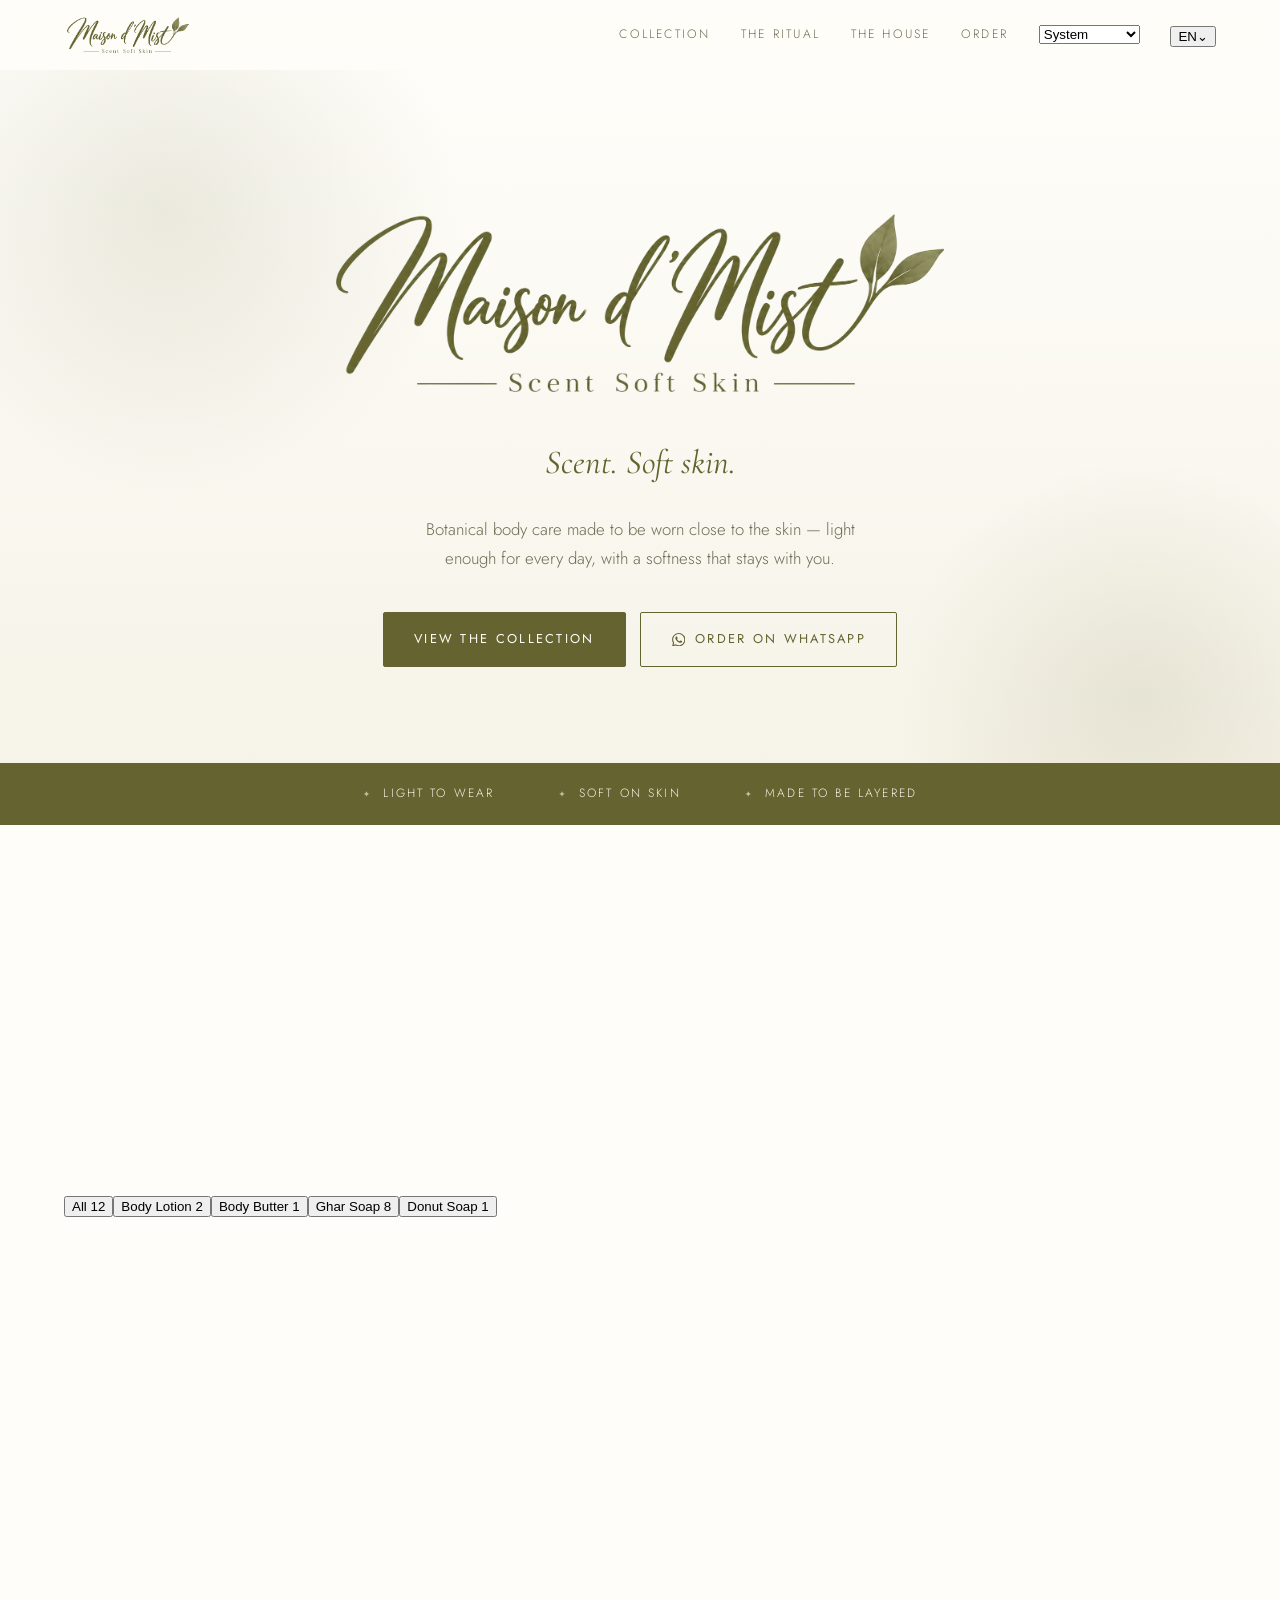
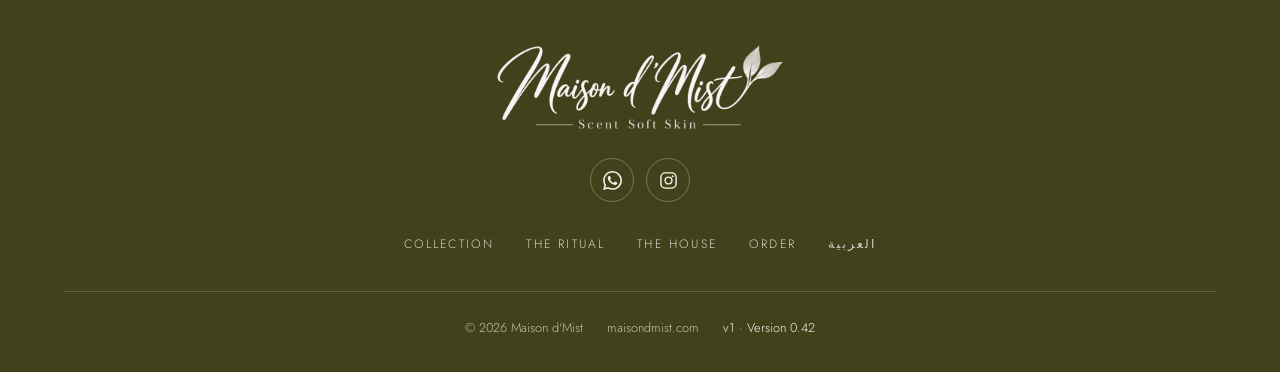
==== commit 8a924252: "v1 (prepared): bring in the 0.42 security hardening Merges release/0.42 into the v1 test copy. The s" ====
--- a/index.html
+++ b/index.html
@@ -4,6 +4,8 @@
 <meta charset="utf-8">
 <meta http-equiv="Content-Security-Policy" content="default-src 'none'; script-src 'self' 'sha256-v3HixxbG5b47Mi5Nrn9eX0zOIoF9T//BRcnOp4Re8aM='; style-src 'self'; font-src 'self'; img-src 'self'; media-src 'self'; connect-src 'self'; manifest-src 'self'; worker-src 'self'; base-uri 'none'; form-action 'none'; object-src 'none'; require-trusted-types-for 'script'; trusted-types mdm-sw">
 <meta name="referrer" content="strict-origin-when-cross-origin">
+<!-- v1 test site: kept out of search engines. -->
+<meta name="robots" content="noindex, nofollow">
 <meta name="viewport" content="width=device-width, initial-scale=1">
 <title>Maison d'Mist — Scent Soft Skin</title>
 <meta name="description" content="Maison d'Mist — botanical body care made to be worn close to the skin. Scent. Soft skin.">
@@ -191,7 +193,7 @@
     <div class="footer__fine">
       <span>&copy; <span data-year>2026</span> Maison d'Mist</span>
       <span>maisondmist.com</span>
-      <span class="footer__version" data-version>Version 0.42</span>
+      <span class="footer__version" data-version>v1 · Version 0.42</span>
     </div>
   </div>
 </footer>
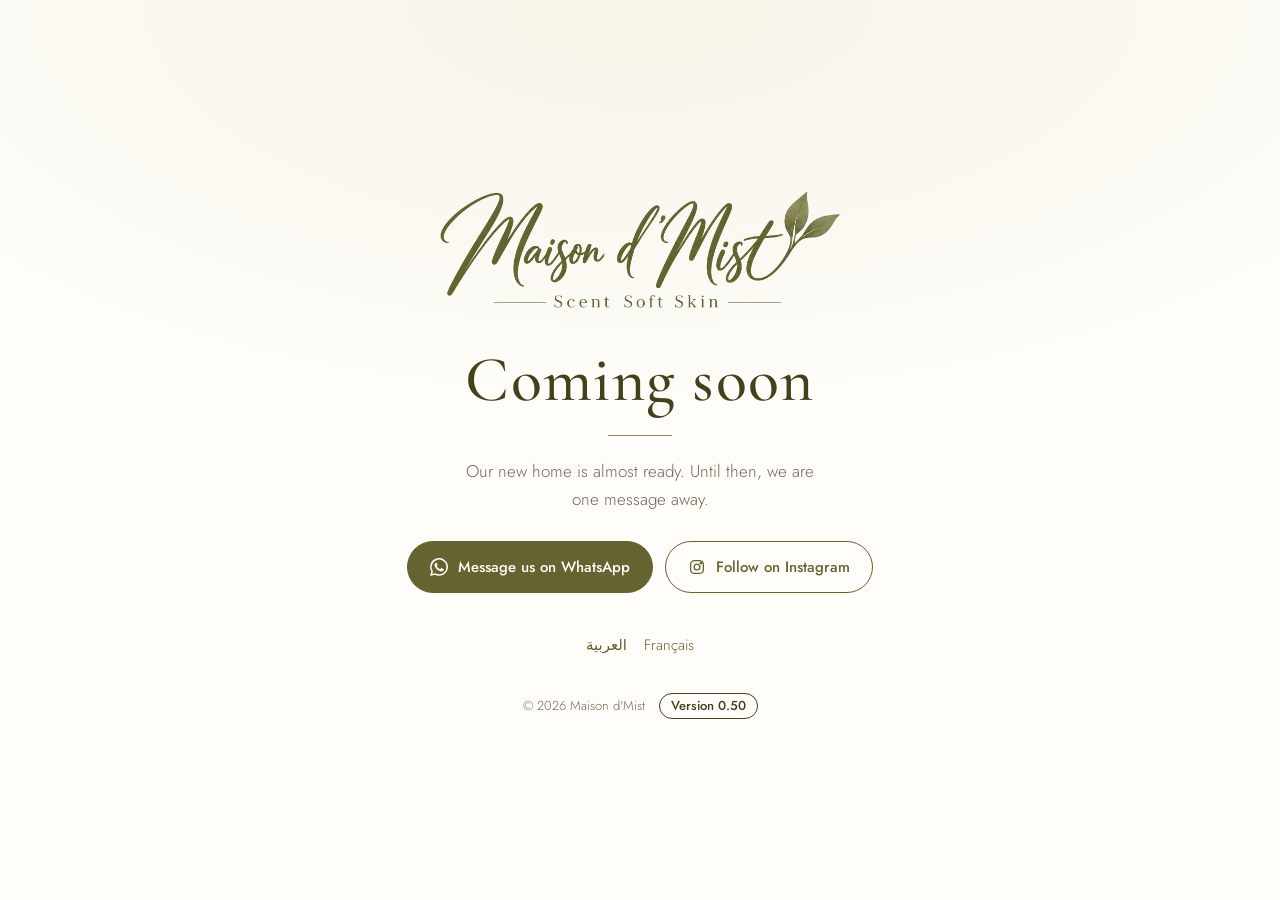
==== commit ccb302c3: "0.50 (prepared): Coming soon gets the 0.42 security hardening Merges release/0.42, keeping the Comin" ====
--- a/index.html
+++ b/index.html
@@ -1,210 +1,41 @@
 <!doctype html>
-<html lang="en" dir="ltr" data-root=".">
+<html lang="en" dir="ltr">
 <head>
 <meta charset="utf-8">
-<meta http-equiv="Content-Security-Policy" content="default-src 'none'; script-src 'self' 'sha256-v3HixxbG5b47Mi5Nrn9eX0zOIoF9T//BRcnOp4Re8aM='; style-src 'self'; font-src 'self'; img-src 'self'; media-src 'self'; connect-src 'self'; manifest-src 'self'; worker-src 'self'; base-uri 'none'; form-action 'none'; object-src 'none'; require-trusted-types-for 'script'; trusted-types mdm-sw">
+<meta http-equiv="Content-Security-Policy" content="default-src 'none'; style-src 'self'; font-src 'self'; img-src 'self'; base-uri 'none'; form-action 'none'">
 <meta name="referrer" content="strict-origin-when-cross-origin">
-<!-- v1 test site: kept out of search engines. -->
-<meta name="robots" content="noindex, nofollow">
 <meta name="viewport" content="width=device-width, initial-scale=1">
-<title>Maison d'Mist — Scent Soft Skin</title>
-<meta name="description" content="Maison d'Mist — botanical body care made to be worn close to the skin. Scent. Soft skin.">
+<title>Maison d'Mist — Coming soon</title>
+<meta name="description" content="Maison d'Mist — Our new home is almost ready. Until then, we are one message away.">
 <link rel="canonical" href="https://maisondmist.com/">
 <link rel="alternate" hreflang="en" href="https://maisondmist.com/">
 <link rel="alternate" hreflang="ar" href="https://maisondmist.com/ar/">
 <link rel="alternate" hreflang="fr" href="https://maisondmist.com/fr/">
 <link rel="alternate" hreflang="x-default" href="https://maisondmist.com/">
 <meta name="theme-color" content="#fefdf9">
-<meta name="color-scheme" content="light dark">
-<script>
-(function(){try{var t=localStorage.getItem("mdm-theme");if(t==="light"||t==="dark"){document.querySelector('meta[name="color-scheme"]').content=t;document.documentElement.dataset.theme=t;}else{document.documentElement.dataset.theme="system";}}catch(e){document.documentElement.dataset.theme="system";}})();
-</script>
-
-<meta property="og:type" content="website">
-<meta property="og:site_name" content="Maison d'Mist">
-<meta property="og:locale" content="en">
-<meta property="og:locale:alternate" content="ar">
-<meta property="og:locale:alternate" content="fr">
-<meta property="og:title" content="Maison d'Mist — Scent Soft Skin">
-<meta property="og:description" content="Botanical body care made to be worn close to the skin.">
-<meta property="og:url" content="https://maisondmist.com/">
+<meta property="og:title" content="Maison d'Mist — Coming soon">
+<meta property="og:description" content="Our new home is almost ready. Until then, we are one message away.">
 <meta property="og:image" content="https://maisondmist.com/assets/img/og-image.png">
-<meta property="og:image:width" content="1200">
-<meta property="og:image:height" content="630">
-<meta name="twitter:card" content="summary_large_image">
-
-<link rel="icon" href="favicon.ico" sizes="any">
-<link rel="icon" type="image/png" sizes="32x32" href="assets/img/favicon-32.png">
-<link rel="icon" type="image/png" sizes="16x16" href="assets/img/favicon-16.png">
-<link rel="apple-touch-icon" href="assets/img/apple-touch-icon.png">
-<link rel="manifest" href="site.webmanifest">
-
-<link rel="stylesheet" href="assets/css/fonts.css">
-<link rel="stylesheet" href="assets/css/site.css">
-<link rel="stylesheet" href="assets/css/experience.css">
-
-<script type="application/ld+json">
-{"@context":"https://schema.org","@type":"Brand","name":"Maison d'Mist","slogan":"Scent Soft Skin","url":"https://maisondmist.com/","logo":"https://maisondmist.com/assets/img/logo-maison-dmist.png"}
-</script>
+<link rel="icon" href="/favicon.ico" sizes="any">
+<link rel="apple-touch-icon" href="/assets/img/apple-touch-icon.png">
+<link rel="stylesheet" href="/assets/css/fonts.css">
+<link rel="stylesheet" href="/assets/css/coming-soon.css">
 </head>
-
 <body>
-<a class="skip" href="#main">Skip to content</a>
-
-<header class="site-header">
-  <div class="wrap site-header__inner">
-    <a class="brand" href="./" aria-label="Maison d'Mist — home">
-      <img src="assets/img/logo-maison-dmist-trimmed.webp" alt="Maison d'Mist" width="1596" height="523">
-    </a>
-
-    <button class="nav-toggle" type="button" aria-expanded="false" aria-controls="primary-nav" aria-label="Open menu">
-      <svg viewBox="0 0 24 24" aria-hidden="true"><path d="M3 6h18M3 12h18M3 18h18" stroke-linecap="round"/></svg>
-    </button>
-
-    <nav class="nav" id="primary-nav" data-open="false" aria-label="Primary">
-      <button class="nav-toggle nav__close" type="button" aria-label="Close menu" data-nav-close>
-        <svg viewBox="0 0 24 24" aria-hidden="true"><path d="M6 6l12 12M18 6L6 18" stroke-linecap="round"/></svg>
-      </button>
-      <a href="#collection">Collection</a>
-      <a href="#ritual">The ritual</a>
-      <a href="#story">The house</a>
-      <a href="#contact">Order</a>
-      <select class="theme-select" id="theme-select" aria-label="Appearance">
-        <option value="system">System</option>
-        <option value="light">Original Light</option>
-        <option value="dark">Dark Luxury</option>
-      </select>
-      <div class="language-select">
-        <button class="language-current" id="language-current" type="button" aria-expanded="false" aria-controls="language-menu" aria-haspopup="true" aria-label="Choose language">
-          <span>EN</span><span class="language-chevron" aria-hidden="true">⌄</span>
-        </button>
-        <div class="language-menu" id="language-menu" hidden>
-          <a href="./" data-lang="en" lang="en" hreflang="en" aria-current="page"><span>English</span><span>EN</span></a>
-          <a href="fr/" data-lang="fr" lang="fr" hreflang="fr"><span>Français</span><span>FR</span></a>
-          <a href="ar/" data-lang="ar" lang="ar" hreflang="ar" dir="rtl"><span>العربية</span><span>AR</span></a>
-        </div>
-      </div>
-    </nav>
+<main>
+  <img class="logo" src="/assets/img/logo-maison-dmist-trimmed.webp" alt="Maison d'Mist — Scent Soft Skin" width="1596" height="523">
+  <h1>Coming soon</h1>
+  <div class="rule" aria-hidden="true"></div>
+  <p class="line">Our new home is almost ready. Until then, we are one message away.</p>
+  <div class="actions">
+    <a class="btn btn--fill" href="https://wa.me/9613496329?text=Hello%20Maison%20d%27Mist%2C%20I%20would%20like%20to%20ask%20about%20your%20products." target="_blank" rel="noopener"><svg viewBox="0 0 24 24" aria-hidden="true"><path d="M17.5 14.4c-.3-.1-1.8-.9-2-1-.3-.1-.5-.1-.7.2-.2.3-.8 1-.9 1.2-.2.2-.3.2-.6.1-.3-.2-1.3-.5-2.4-1.5-.9-.8-1.5-1.8-1.7-2.1-.2-.3 0-.5.1-.6l.4-.5.3-.5c.1-.2 0-.4 0-.5l-.9-2.2c-.2-.6-.5-.5-.7-.5h-.6c-.2 0-.5.1-.8.4-.3.3-1 1-1 2.5s1.1 2.9 1.2 3.1c.1.2 2.1 3.2 5.1 4.5.7.3 1.3.5 1.7.6.7.2 1.4.2 1.9.1.6-.1 1.8-.7 2-1.4.2-.7.2-1.3.2-1.4-.1-.1-.3-.2-.6-.3ZM12 21.8c-1.8 0-3.5-.5-5-1.4l-.4-.2-3.7 1 1-3.6-.2-.4A9.8 9.8 0 1 1 12 21.8Zm8.4-18.2A11.8 11.8 0 0 0 .2 11.9c0 2.1.5 4.1 1.6 5.9L.1 24l6.3-1.7a11.9 11.9 0 0 0 5.7 1.4c6.5 0 11.9-5.3 11.9-11.9 0-3.2-1.2-6.2-3.6-8.2Z"/></svg><span>Message us on WhatsApp</span></a>
+    <a class="btn" href="https://instagram.com/maison.dmist" target="_blank" rel="noopener"><svg viewBox="0 0 24 24" aria-hidden="true" class="stroke"><rect x="3.5" y="3.5" width="17" height="17" rx="5"/><circle cx="12" cy="12" r="3.8"/><circle cx="17.2" cy="6.8" r=".9"/></svg><span>Follow on Instagram</span></a>
   </div>
-</header>
-
-<main id="main">
-
-  <section class="hero">
-    <div class="wrap">
-      <h1 class="hero__title"><img class="hero__logo" src="assets/img/logo-maison-dmist-trimmed.webp" alt="Maison d'Mist — Scent Soft Skin" width="1596" height="523" fetchpriority="high"></h1>
-      <p class="hero__tagline">Scent. Soft skin.</p>
-      <p class="hero__lead">Botanical body care made to be worn close to the skin — light enough for every day, with a softness that stays with you.</p>
-      <div class="hero__cta">
-        <a class="btn" href="#collection">View the collection</a>
-        <a class="btn btn--ghost" data-order-btn href="#contact" hidden>Order</a>
-      </div>
-    </div>
-  </section>
-
-  <div class="strip">
-    <div class="wrap strip__inner">
-      <span>Light to wear</span>
-      <span>Soft on skin</span>
-      <span>Made to be layered</span>
-    </div>
-  </div>
-
-  <section class="section" id="collection">
-    <div class="wrap">
-      <div class="section__head reveal">
-        <p class="eyebrow">The collection</p>
-        <h2>Our body care</h2>
-        <p>Each formula is made for an easy application, a sensorial texture and a subtle scent.</p>
-      </div>
-      <!-- Cards are generated from data/products.js — edit that file to list products. -->
-      <div class="grid" id="collection-grid"></div>
-    </div>
-  </section>
-
-  <section class="section section--warm" id="ritual">
-    <div class="wrap">
-      <div class="section__head reveal">
-        <p class="eyebrow">How to apply it</p>
-        <h2>The ritual</h2>
-      </div>
-      <div class="steps">
-        <div class="step reveal">
-          <span class="step__n">01</span>
-          <h3>Start warm</h3>
-          <p>Apply to clean, dry skin. Warmth helps the texture melt in and the scent come through.</p>
-        </div>
-        <div class="step reveal">
-          <span class="step__n">02</span>
-          <h3>Find the right touch</h3>
-          <p>Smooth the lotion in, or let the butter melt between your palms, then apply to the shoulders, collarbone and the inside of the wrists.</p>
-        </div>
-        <div class="step reveal">
-          <span class="step__n">03</span>
-          <h3>Layer, don't overdo it</h3>
-          <p>A little is enough. Add more later in the day when you want the comfort and the scent back.</p>
-        </div>
-      </div>
-    </div>
-  </section>
-
-  <section class="section" id="story">
-    <div class="wrap story">
-      <div class="story__art reveal">
-        <img src="assets/img/logo-maison-dmist-trimmed.webp" alt="" width="1596" height="523">
-      </div>
-      <!-- Replace the two paragraphs below with your own story before launch. -->
-      <div class="reveal">
-        <p class="eyebrow">The house</p>
-        <h2>Maison d'Mist</h2>
-        <p>Maison d'Mist began with a simple wish: light, everyday body care that feels like it belongs to your skin rather than sitting on top of it.</p>
-        <p>Every formula follows that idea: a sensorial texture, a subtle scent and simple gestures to care for your skin from morning to night.</p>
-        <div class="rule" aria-hidden="true">✦</div>
-      </div>
-    </div>
-  </section>
-
-  <section class="section section--warm" id="contact">
-    <div class="wrap">
-      <div class="section__head reveal">
-        <p class="eyebrow">Orders and enquiries</p>
-        <h2>How to order</h2>
-        <p>Send us a message with the product you would like and where it should go. We confirm availability and delivery with you directly.</p>
-      </div>
-      <!-- Cards are generated from data/site.js — fill in your number and accounts there. -->
-      <div class="contact" id="contact-grid"></div>
-      <p class="notice" id="contact-where" hidden></p>
-    </div>
-  </section>
-
+  <p class="others" aria-label="Other languages"><a href="/ar/" lang="ar" hreflang="ar">العربية</a> <a href="/fr/" lang="fr" hreflang="fr">Français</a></p>
+  <footer>
+    <span>&copy; 2026 Maison d'Mist</span>
+    <span class="version" data-version>Version 0.50</span>
+  </footer>
 </main>
-
-<footer class="site-footer">
-  <div class="wrap">
-    <img class="site-footer__logo" src="assets/img/logo-maison-dmist-trimmed.webp" alt="Maison d'Mist" width="1596" height="523">
-    <div class="socials" data-socials></div>
-    <nav class="footer__nav" aria-label="Footer">
-      <a href="#collection">Collection</a>
-      <a href="#ritual">The ritual</a>
-      <a href="#story">The house</a>
-      <a href="#contact">Order</a>
-      <a href="ar/" lang="ar" hreflang="ar">العربية</a>
-    </nav>
-    <div class="footer__fine">
-      <span>&copy; <span data-year>2026</span> Maison d'Mist</span>
-      <span>maisondmist.com</span>
-      <span class="footer__version" data-version>v1 · Version 0.42</span>
-    </div>
-  </div>
-</footer>
-
-<script src="data/site.js"></script>
-<script src="data/products.js"></script>
-<script src="assets/js/safe-dom.js"></script>
-<script src="assets/js/site.js"></script>
-<script src="assets/js/languages.js"></script>
-<script src="assets/js/theme.js"></script>
-<script src="assets/js/media.js"></script>
-<script src="assets/js/pwa.js"></script>
 </body>
 </html>
--- a/assets/css/coming-soon.css
+++ b/assets/css/coming-soon.css
@@ -0,0 +1,28 @@
+/* Maison d'Mist — the Coming soon pages (0.50). One file for all four pages:
+   their security policy allows only this site's own style sheets. */
+:root { --cream:#fefdf9; --warm:#f6f3e8; --olive:#656430; --deep:#41411c; --sage:#8f8d60; --muted:#6e6c55; --line:#ddd9c6; color-scheme: light dark; }
+@media (prefers-color-scheme: dark) { :root { --cream:#15170f; --warm:#1c1e16; --olive:#cdb86e; --deep:#f1ecdf; --sage:#b6a06a; --muted:#b5b09f; --line:#45422f; } .logo { filter: brightness(0) invert(1); } }
+* { box-sizing: border-box; }
+body { margin: 0; min-height: 100vh; min-height: 100dvh; display: grid; place-items: center; padding: 32px 20px;
+  background: radial-gradient(120% 80% at 50% 0%, var(--warm), var(--cream) 60%); color: var(--deep);
+  font: 300 17px/1.6 "Jost", "Segoe UI", system-ui, sans-serif; text-align: center; }
+html[lang="ar"] body { font-family: "Tajawal", "Segoe UI", system-ui, sans-serif; }
+main { width: min(560px, 100%); }
+.logo { width: min(420px, 82%); height: auto; margin: 0 auto 28px; display: block; }
+h1 { margin: 0; font: 500 clamp(2.6rem, 2rem + 4vw, 4rem)/1.05 "Cormorant Garamond", Georgia, serif; letter-spacing: .02em; color: var(--deep); }
+html[lang="ar"] h1 { font-family: "Amiri", serif; line-height: 1.4; }
+.rule { width: 64px; height: 1px; margin: 22px auto; background: var(--sage); }
+.line { margin: 0 auto 28px; max-width: 36ch; color: var(--muted); }
+.actions { display: flex; flex-wrap: wrap; gap: 12px; justify-content: center; }
+.btn { display: inline-flex; align-items: center; gap: 10px; padding: 13px 22px; border-radius: 999px; text-decoration: none; font-weight: 500; font-size: 15px;
+  border: 1px solid var(--olive); color: var(--olive); transition: transform .25s, background .25s, color .25s; }
+.btn--fill { background: var(--olive); color: var(--cream); }
+.btn:hover { transform: translateY(-2px); }
+.btn svg { width: 18px; height: 18px; fill: currentColor; }
+.btn svg.stroke { fill: none; stroke: currentColor; stroke-width: 1.8; }
+.others { margin-top: 40px; color: var(--muted); font-size: 15px; }
+.others a { color: var(--olive); text-decoration: none; margin-inline: 6px; }
+footer { margin-top: 36px; display: flex; flex-wrap: wrap; gap: 8px 14px; justify-content: center; align-items: center; font-size: 13px; color: var(--muted); }
+.version { padding: 2px 11px; border: 1px solid currentColor; border-radius: 999px; color: var(--deep); font-weight: 500; }
+:focus-visible { outline: 2px solid var(--olive); outline-offset: 3px; border-radius: 999px; }
+@media (prefers-reduced-motion: reduce) { .btn { transition: none; } .btn:hover { transform: none; } }
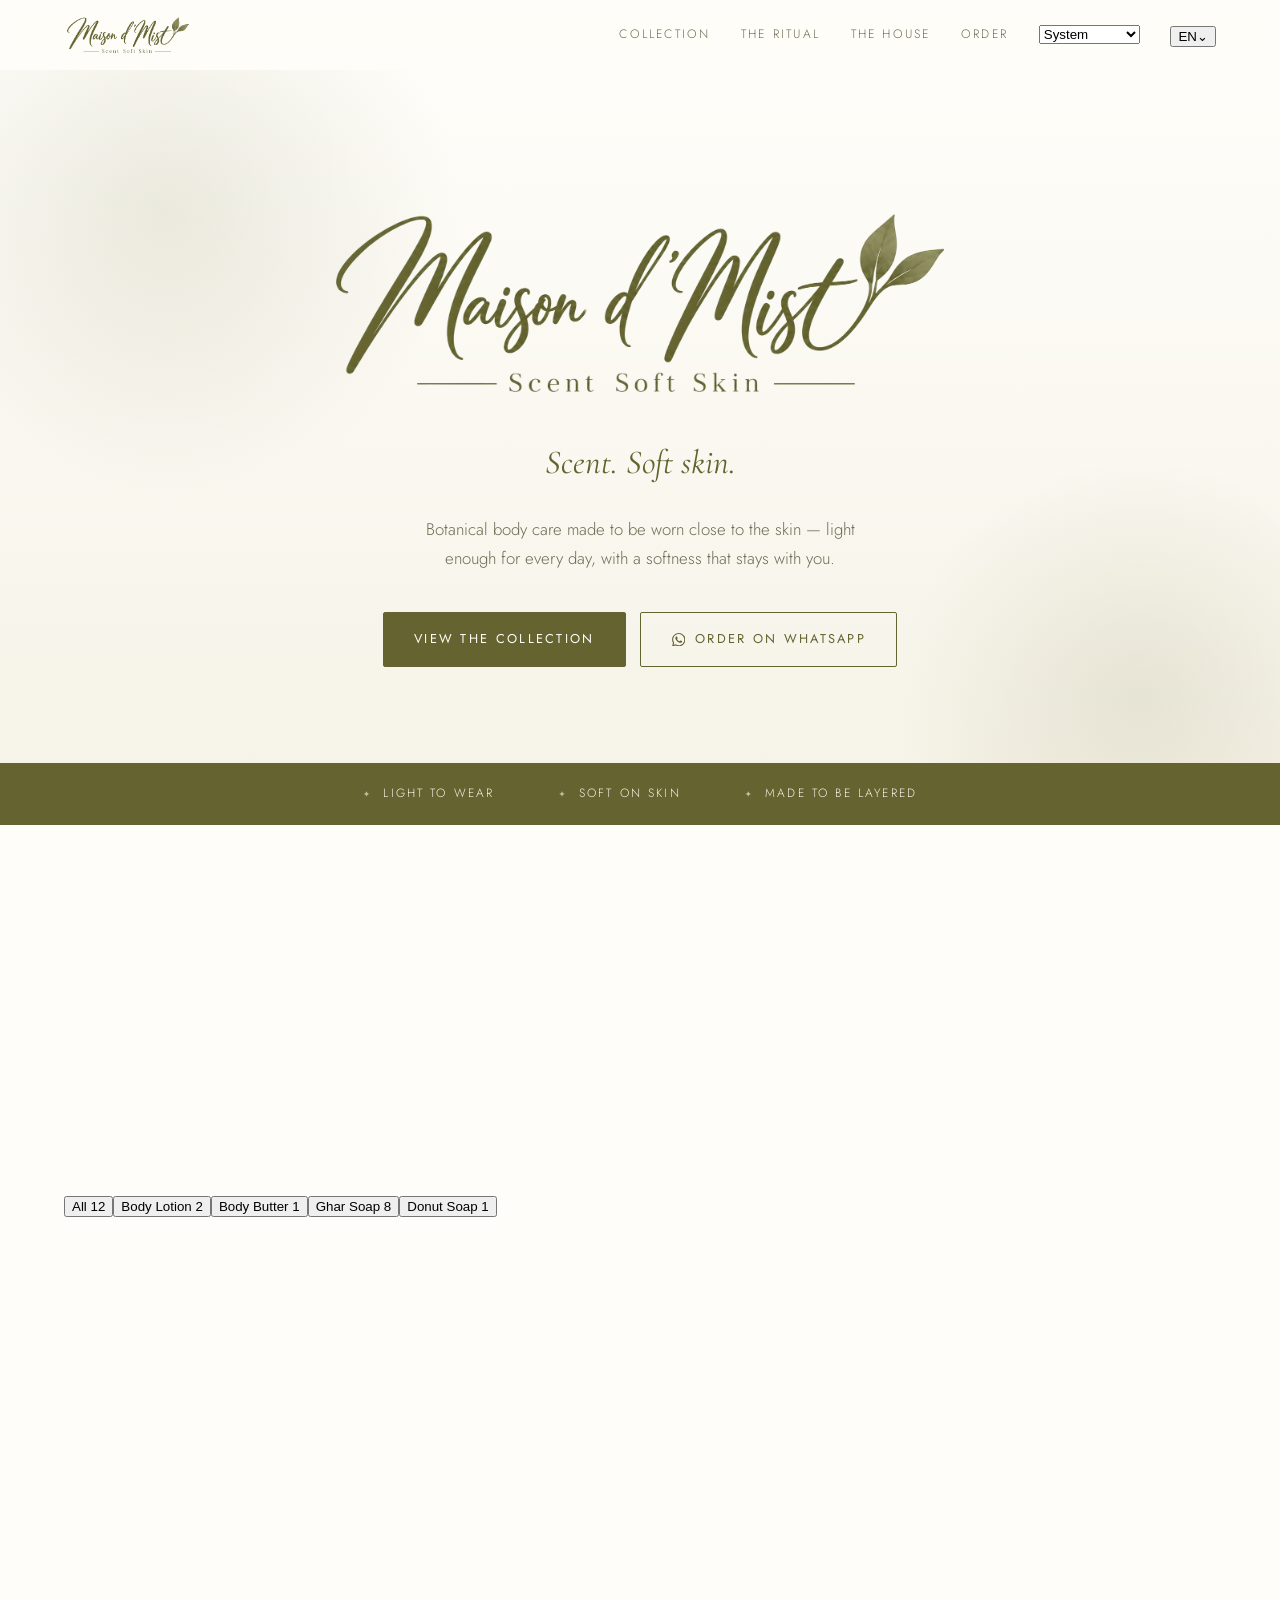
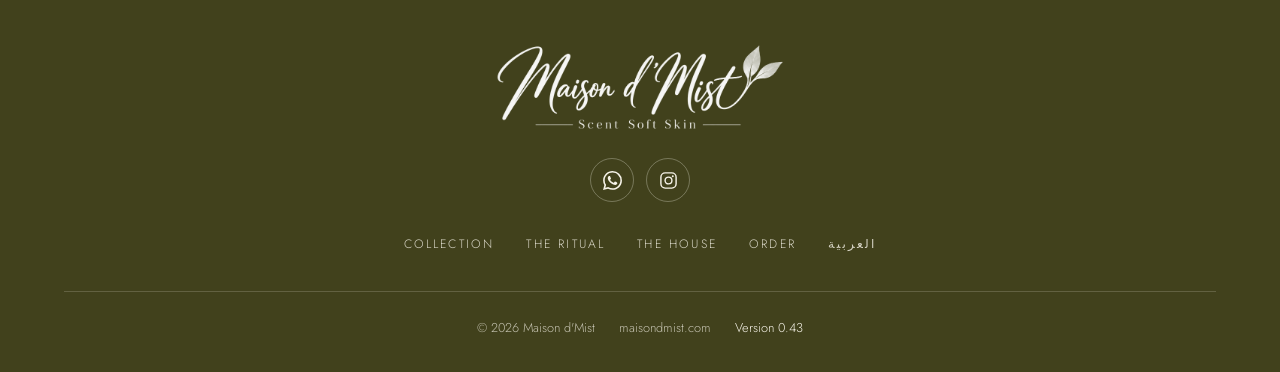
==== commit 486bc5ac: "0.43: security hardening, on top of the live 0.42 search release Kimi published 0.42 (search visibil" ====
--- a/index.html
+++ b/index.html
@@ -1,41 +1,254 @@
 <!doctype html>
-<html lang="en" dir="ltr">
+<html lang="en" dir="ltr" data-root=".">
 <head>
 <meta charset="utf-8">
-<meta http-equiv="Content-Security-Policy" content="default-src 'none'; style-src 'self'; font-src 'self'; img-src 'self'; base-uri 'none'; form-action 'none'">
+<meta http-equiv="Content-Security-Policy" content="default-src 'none'; script-src 'self' 'sha256-v3HixxbG5b47Mi5Nrn9eX0zOIoF9T//BRcnOp4Re8aM='; style-src 'self'; font-src 'self'; img-src 'self'; media-src 'self'; connect-src 'self'; manifest-src 'self'; worker-src 'self'; base-uri 'none'; form-action 'none'; object-src 'none'; require-trusted-types-for 'script'; trusted-types mdm-sw mdm-jsonld">
 <meta name="referrer" content="strict-origin-when-cross-origin">
 <meta name="viewport" content="width=device-width, initial-scale=1">
-<title>Maison d'Mist — Coming soon</title>
-<meta name="description" content="Maison d'Mist — Our new home is almost ready. Until then, we are one message away.">
+<title>Maison d'Mist | Body Lotion, Butter & Ghar Soap</title>
+<meta name="description" content="Discover Maison d'Mist body care, including Fresh Mist Lotion, Soft Bloom Butter Cream and Ghar soaps. Explore the collection and order on WhatsApp.">
 <link rel="canonical" href="https://maisondmist.com/">
 <link rel="alternate" hreflang="en" href="https://maisondmist.com/">
 <link rel="alternate" hreflang="ar" href="https://maisondmist.com/ar/">
 <link rel="alternate" hreflang="fr" href="https://maisondmist.com/fr/">
 <link rel="alternate" hreflang="x-default" href="https://maisondmist.com/">
 <meta name="theme-color" content="#fefdf9">
-<meta property="og:title" content="Maison d'Mist — Coming soon">
-<meta property="og:description" content="Our new home is almost ready. Until then, we are one message away.">
+<meta name="color-scheme" content="light dark">
+<script>
+(function(){try{var t=localStorage.getItem("mdm-theme");if(t==="light"||t==="dark"){document.querySelector('meta[name="color-scheme"]').content=t;document.documentElement.dataset.theme=t;}else{document.documentElement.dataset.theme="system";}}catch(e){document.documentElement.dataset.theme="system";}})();
+</script>
+
+<meta property="og:type" content="website">
+<meta property="og:site_name" content="Maison d'Mist">
+<meta property="og:locale" content="en_US">
+<meta property="og:locale:alternate" content="ar_AR">
+<meta property="og:locale:alternate" content="fr_FR">
+<meta property="og:title" content="Maison d'Mist | Body Lotion, Butter & Ghar Soap">
+<meta property="og:description" content="Discover Maison d'Mist body care, including Fresh Mist Lotion, Soft Bloom Butter Cream and Ghar soaps. Explore the collection and order on WhatsApp.">
+<meta property="og:url" content="https://maisondmist.com/">
 <meta property="og:image" content="https://maisondmist.com/assets/img/og-image.png">
-<link rel="icon" href="/favicon.ico" sizes="any">
-<link rel="apple-touch-icon" href="/assets/img/apple-touch-icon.png">
-<link rel="stylesheet" href="/assets/css/fonts.css">
-<link rel="stylesheet" href="/assets/css/coming-soon.css">
+<meta property="og:image:width" content="1200">
+<meta property="og:image:height" content="630">
+<meta property="og:image:alt" content="Maison d'Mist body care collection">
+<meta name="twitter:card" content="summary_large_image">
+<meta name="twitter:title" content="Maison d'Mist | Body Lotion, Butter & Ghar Soap">
+<meta name="twitter:description" content="Discover Maison d'Mist body care, including Fresh Mist Lotion, Soft Bloom Butter Cream and Ghar soaps. Explore the collection and order on WhatsApp.">
+<meta name="twitter:image" content="https://maisondmist.com/assets/img/og-image.png">
+<meta name="twitter:image:alt" content="Maison d'Mist body care collection">
+
+<link rel="icon" href="favicon.ico" sizes="any">
+<link rel="icon" type="image/png" sizes="32x32" href="assets/img/favicon-32.png">
+<link rel="icon" type="image/png" sizes="16x16" href="assets/img/favicon-16.png">
+<link rel="apple-touch-icon" href="assets/img/apple-touch-icon.png">
+<link rel="manifest" href="site.webmanifest">
+
+<link rel="stylesheet" href="assets/css/fonts.css">
+<link rel="stylesheet" href="assets/css/site.css">
+<link rel="stylesheet" href="assets/css/experience.css">
+
+<script type="application/ld+json">
+{
+  "@context": "https://schema.org",
+  "@graph": [
+    {
+      "@type": "Organization",
+      "@id": "https://maisondmist.com/#organization",
+      "name": "Maison d'Mist",
+      "url": "https://maisondmist.com/",
+      "logo": {
+        "@type": "ImageObject",
+        "url": "https://maisondmist.com/assets/img/logo-maison-dmist.png"
+      },
+      "sameAs": ["https://instagram.com/maison.dmist"]
+    },
+    {
+      "@type": "Brand",
+      "@id": "https://maisondmist.com/#brand",
+      "name": "Maison d'Mist",
+      "slogan": "Scent Soft Skin",
+      "url": "https://maisondmist.com/",
+      "logo": "https://maisondmist.com/assets/img/logo-maison-dmist.png"
+    },
+    {
+      "@type": "WebSite",
+      "@id": "https://maisondmist.com/#website",
+      "name": "Maison d'Mist",
+      "url": "https://maisondmist.com/",
+      "publisher": { "@id": "https://maisondmist.com/#organization" },
+      "inLanguage": ["en", "ar", "fr"]
+    },
+    {
+      "@type": "WebPage",
+      "@id": "https://maisondmist.com/#webpage",
+      "url": "https://maisondmist.com/",
+      "name": "Maison d'Mist | Body Lotion, Butter & Ghar Soap",
+      "description": "Discover Maison d'Mist body care, including Fresh Mist Lotion, Soft Bloom Butter Cream and Ghar soaps. Explore the collection and order on WhatsApp.",
+      "isPartOf": { "@id": "https://maisondmist.com/#website" },
+      "about": { "@id": "https://maisondmist.com/#organization" },
+      "inLanguage": "en"
+    }
+  ]
+}
+</script>
 </head>
+
 <body>
-<main>
-  <img class="logo" src="/assets/img/logo-maison-dmist-trimmed.webp" alt="Maison d'Mist — Scent Soft Skin" width="1596" height="523">
-  <h1>Coming soon</h1>
-  <div class="rule" aria-hidden="true"></div>
-  <p class="line">Our new home is almost ready. Until then, we are one message away.</p>
-  <div class="actions">
-    <a class="btn btn--fill" href="https://wa.me/9613496329?text=Hello%20Maison%20d%27Mist%2C%20I%20would%20like%20to%20ask%20about%20your%20products." target="_blank" rel="noopener"><svg viewBox="0 0 24 24" aria-hidden="true"><path d="M17.5 14.4c-.3-.1-1.8-.9-2-1-.3-.1-.5-.1-.7.2-.2.3-.8 1-.9 1.2-.2.2-.3.2-.6.1-.3-.2-1.3-.5-2.4-1.5-.9-.8-1.5-1.8-1.7-2.1-.2-.3 0-.5.1-.6l.4-.5.3-.5c.1-.2 0-.4 0-.5l-.9-2.2c-.2-.6-.5-.5-.7-.5h-.6c-.2 0-.5.1-.8.4-.3.3-1 1-1 2.5s1.1 2.9 1.2 3.1c.1.2 2.1 3.2 5.1 4.5.7.3 1.3.5 1.7.6.7.2 1.4.2 1.9.1.6-.1 1.8-.7 2-1.4.2-.7.2-1.3.2-1.4-.1-.1-.3-.2-.6-.3ZM12 21.8c-1.8 0-3.5-.5-5-1.4l-.4-.2-3.7 1 1-3.6-.2-.4A9.8 9.8 0 1 1 12 21.8Zm8.4-18.2A11.8 11.8 0 0 0 .2 11.9c0 2.1.5 4.1 1.6 5.9L.1 24l6.3-1.7a11.9 11.9 0 0 0 5.7 1.4c6.5 0 11.9-5.3 11.9-11.9 0-3.2-1.2-6.2-3.6-8.2Z"/></svg><span>Message us on WhatsApp</span></a>
-    <a class="btn" href="https://instagram.com/maison.dmist" target="_blank" rel="noopener"><svg viewBox="0 0 24 24" aria-hidden="true" class="stroke"><rect x="3.5" y="3.5" width="17" height="17" rx="5"/><circle cx="12" cy="12" r="3.8"/><circle cx="17.2" cy="6.8" r=".9"/></svg><span>Follow on Instagram</span></a>
+<a class="skip" href="#main">Skip to content</a>
+
+<header class="site-header">
+  <div class="wrap site-header__inner">
+    <a class="brand" href="./" aria-label="Maison d'Mist — home">
+      <img src="assets/img/logo-maison-dmist-trimmed.webp" alt="Maison d'Mist" width="1596" height="523">
+    </a>
+
+    <button class="nav-toggle" type="button" aria-expanded="false" aria-controls="primary-nav" aria-label="Open menu">
+      <svg viewBox="0 0 24 24" aria-hidden="true"><path d="M3 6h18M3 12h18M3 18h18" stroke-linecap="round"/></svg>
+    </button>
+
+    <nav class="nav" id="primary-nav" data-open="false" aria-label="Primary">
+      <button class="nav-toggle nav__close" type="button" aria-label="Close menu" data-nav-close>
+        <svg viewBox="0 0 24 24" aria-hidden="true"><path d="M6 6l12 12M18 6L6 18" stroke-linecap="round"/></svg>
+      </button>
+      <a href="#collection">Collection</a>
+      <a href="#ritual">The ritual</a>
+      <a href="#story">The house</a>
+      <a href="#contact">Order</a>
+      <select class="theme-select" id="theme-select" aria-label="Appearance">
+        <option value="system">System</option>
+        <option value="light">Original Light</option>
+        <option value="dark">Dark Luxury</option>
+      </select>
+      <div class="language-select">
+        <button class="language-current" id="language-current" type="button" aria-expanded="false" aria-controls="language-menu" aria-haspopup="true" aria-label="Choose language">
+          <span>EN</span><span class="language-chevron" aria-hidden="true">⌄</span>
+        </button>
+        <div class="language-menu" id="language-menu" hidden>
+          <a href="./" data-lang="en" lang="en" hreflang="en" aria-current="page"><span>English</span><span>EN</span></a>
+          <a href="fr/" data-lang="fr" lang="fr" hreflang="fr"><span>Français</span><span>FR</span></a>
+          <a href="ar/" data-lang="ar" lang="ar" hreflang="ar" dir="rtl"><span>العربية</span><span>AR</span></a>
+        </div>
+      </div>
+    </nav>
   </div>
-  <p class="others" aria-label="Other languages"><a href="/ar/" lang="ar" hreflang="ar">العربية</a> <a href="/fr/" lang="fr" hreflang="fr">Français</a></p>
-  <footer>
-    <span>&copy; 2026 Maison d'Mist</span>
-    <span class="version" data-version>Version 0.50</span>
-  </footer>
+</header>
+
+<main id="main">
+
+  <section class="hero">
+    <div class="wrap">
+      <h1 class="hero__title"><img class="hero__logo" src="assets/img/logo-maison-dmist-trimmed.webp" alt="Maison d'Mist — Scent Soft Skin" width="1596" height="523" fetchpriority="high"></h1>
+      <p class="hero__tagline">Scent. Soft skin.</p>
+      <p class="hero__lead">Botanical body care made to be worn close to the skin — light enough for every day, with a softness that stays with you.</p>
+      <div class="hero__cta">
+        <a class="btn" href="#collection">View the collection</a>
+        <a class="btn btn--ghost" data-order-btn href="#contact" hidden>Order</a>
+      </div>
+    </div>
+  </section>
+
+  <div class="strip">
+    <div class="wrap strip__inner">
+      <span>Light to wear</span>
+      <span>Soft on skin</span>
+      <span>Made to be layered</span>
+    </div>
+  </div>
+
+  <section class="section" id="collection">
+    <div class="wrap">
+      <div class="section__head reveal">
+        <p class="eyebrow">The collection</p>
+        <h2>Our body care</h2>
+        <p>Each formula is made for an easy application, a sensorial texture and a subtle scent.</p>
+      </div>
+      <!-- Cards are generated from data/products.js — edit that file to list products. -->
+      <div class="grid" id="collection-grid"></div>
+    </div>
+  </section>
+
+  <section class="section section--warm" id="ritual">
+    <div class="wrap">
+      <div class="section__head reveal">
+        <p class="eyebrow">How to apply it</p>
+        <h2>The ritual</h2>
+      </div>
+      <div class="steps">
+        <div class="step reveal">
+          <span class="step__n">01</span>
+          <h3>Start warm</h3>
+          <p>Apply to clean, dry skin. Warmth helps the texture melt in and the scent come through.</p>
+        </div>
+        <div class="step reveal">
+          <span class="step__n">02</span>
+          <h3>Find the right touch</h3>
+          <p>Smooth the lotion in, or let the butter melt between your palms, then apply to the shoulders, collarbone and the inside of the wrists.</p>
+        </div>
+        <div class="step reveal">
+          <span class="step__n">03</span>
+          <h3>Layer, don't overdo it</h3>
+          <p>A little is enough. Add more later in the day when you want the comfort and the scent back.</p>
+        </div>
+      </div>
+    </div>
+  </section>
+
+  <section class="section" id="story">
+    <div class="wrap story">
+      <div class="story__art reveal">
+        <img src="assets/img/logo-maison-dmist-trimmed.webp" alt="" width="1596" height="523">
+      </div>
+      <!-- Replace the two paragraphs below with your own story before launch. -->
+      <div class="reveal">
+        <p class="eyebrow">The house</p>
+        <h2>Maison d'Mist</h2>
+        <p>Maison d'Mist began with a simple wish: light, everyday body care that feels like it belongs to your skin rather than sitting on top of it.</p>
+        <p>Every formula follows that idea: a sensorial texture, a subtle scent and simple gestures to care for your skin from morning to night.</p>
+        <div class="rule" aria-hidden="true">✦</div>
+      </div>
+    </div>
+  </section>
+
+  <section class="section section--warm" id="contact">
+    <div class="wrap">
+      <div class="section__head reveal">
+        <p class="eyebrow">Orders and enquiries</p>
+        <h2>How to order</h2>
+        <p>Send us a message with the product you would like and where it should go. We confirm availability and delivery with you directly.</p>
+      </div>
+      <!-- Cards are generated from data/site.js — fill in your number and accounts there. -->
+      <div class="contact" id="contact-grid"></div>
+      <p class="notice" id="contact-where" hidden></p>
+    </div>
+  </section>
+
 </main>
+
+<footer class="site-footer">
+  <div class="wrap">
+    <img class="site-footer__logo" src="assets/img/logo-maison-dmist-trimmed.webp" alt="Maison d'Mist" width="1596" height="523">
+    <div class="socials" data-socials></div>
+    <nav class="footer__nav" aria-label="Footer">
+      <a href="#collection">Collection</a>
+      <a href="#ritual">The ritual</a>
+      <a href="#story">The house</a>
+      <a href="#contact">Order</a>
+      <a href="ar/" lang="ar" hreflang="ar">العربية</a>
+    </nav>
+    <div class="footer__fine">
+      <span>&copy; <span data-year>2026</span> Maison d'Mist</span>
+      <span>maisondmist.com</span>
+      <span class="footer__version" data-version>Version 0.43</span>
+    </div>
+  </div>
+</footer>
+
+<script src="data/site.js"></script>
+<script src="data/products.js"></script>
+<script src="assets/js/safe-dom.js"></script>
+<script src="assets/js/site.js"></script>
+<script src="assets/js/languages.js"></script>
+<script src="assets/js/theme.js"></script>
+<script src="assets/js/media.js"></script>
+<script src="assets/js/pwa.js"></script>
 </body>
 </html>
--- a/assets/css/site.css
+++ b/assets/css/site.css
@@ -0,0 +1,440 @@
+/* Maison d'Mist — site stylesheet
+   One stylesheet serves English (LTR) and Arabic (RTL): every directional rule
+   uses logical properties (inline-start/end) so nothing needs mirroring by hand.
+   Palette is sampled from the logo artwork. */
+
+:root {
+  /* Brand */
+  --cream:      #fefdf9;
+  --cream-warm: #f6f3e8;
+  --cream-deep: #efebdc;
+  --olive:      #656430;
+  --olive-deep: #41411c;
+  --olive-soft: #7c7b44;
+  --sage:       #8f8d60;
+  --sage-pale:  #c3c1a3;
+  --ink:        #33321f;
+  --muted:      #6e6c55;
+  --line:       #ddd9c6;
+
+  /* Type */
+  --display: "Cormorant Garamond", "Times New Roman", serif;
+  --body: "Jost", "Segoe UI", system-ui, -apple-system, sans-serif;
+  --tracking: 0.18em;
+
+  /* Space */
+  --gutter: clamp(1.25rem, 5vw, 4rem);
+  --section: clamp(4rem, 9vw, 7.5rem);
+  --maxw: 1180px;
+
+  --radius: 2px;
+  --shadow: 0 1px 2px rgba(65, 65, 28, .04), 0 12px 32px rgba(65, 65, 28, .07);
+  --ease: cubic-bezier(.22, .61, .36, 1);
+
+  color-scheme: light;
+}
+
+html[lang="ar"] {
+  --display: "Amiri", "Cormorant Garamond", serif;
+  --body: "Tajawal", "Segoe UI", system-ui, sans-serif;
+  --tracking: 0;
+}
+
+*, *::before, *::after { box-sizing: border-box; }
+
+html { -webkit-text-size-adjust: 100%; scroll-behavior: smooth; }
+@media (prefers-reduced-motion: reduce) { html { scroll-behavior: auto; } }
+
+body {
+  margin: 0;
+  background: var(--cream);
+  color: var(--ink);
+  font-family: var(--body);
+  font-weight: 300;
+  font-size: clamp(1rem, .96rem + .2vw, 1.075rem);
+  line-height: 1.75;
+  -webkit-font-smoothing: antialiased;
+  overflow-x: hidden;
+}
+
+h1, h2, h3, h4 {
+  font-family: var(--display);
+  font-weight: 400;
+  line-height: 1.12;
+  color: var(--olive-deep);
+  margin: 0;
+  letter-spacing: .005em;
+}
+html[lang="ar"] h1, html[lang="ar"] h2, html[lang="ar"] h3 { line-height: 1.4; }
+
+p { margin: 0 0 1.1em; }
+img { max-width: 100%; height: auto; display: block; }
+
+a { color: var(--olive); text-decoration-thickness: 1px; text-underline-offset: 3px; }
+a:hover { color: var(--olive-deep); }
+
+:focus-visible {
+  outline: 2px solid var(--olive);
+  outline-offset: 3px;
+  border-radius: var(--radius);
+}
+
+.skip {
+  position: absolute; inset-inline-start: 1rem; top: -4rem; z-index: 999;
+  background: var(--olive); color: var(--cream);
+  padding: .7rem 1.2rem; border-radius: var(--radius);
+  transition: top .2s var(--ease);
+}
+.skip:focus { top: 1rem; color: var(--cream); }
+
+.wrap { width: min(100% - (var(--gutter) * 2), var(--maxw)); margin-inline: auto; }
+
+/* ---------- Shared bits ---------- */
+
+.eyebrow {
+  font-size: .72rem;
+  letter-spacing: var(--tracking);
+  text-transform: uppercase;
+  color: var(--sage);
+  margin: 0 0 1.1rem;
+  font-weight: 400;
+}
+html[lang="ar"] .eyebrow { text-transform: none; font-size: .85rem; }
+
+.rule {
+  display: flex; align-items: center; gap: 1rem;
+  color: var(--sage-pale); font-size: .75rem; line-height: 1;
+}
+.rule::before, .rule::after {
+  content: ""; height: 1px; background: currentColor; flex: 1;
+}
+
+.btn {
+  display: inline-flex; align-items: center; gap: .6rem;
+  font-family: var(--body);
+  font-size: .8rem; font-weight: 400;
+  letter-spacing: var(--tracking); text-transform: uppercase;
+  padding: .95rem 1.9rem;
+  border: 1px solid var(--olive);
+  border-radius: var(--radius);
+  background: var(--olive); color: var(--cream);
+  text-decoration: none; cursor: pointer;
+  transition: background .25s var(--ease), color .25s var(--ease), transform .25s var(--ease);
+}
+.btn:hover { background: var(--olive-deep); border-color: var(--olive-deep); color: var(--cream); transform: translateY(-2px); }
+.btn--ghost { background: transparent; color: var(--olive); }
+.btn--ghost:hover { background: var(--olive); color: var(--cream); }
+.btn--sm { padding: .7rem 1.3rem; font-size: .72rem; }
+html[lang="ar"] .btn { text-transform: none; font-size: .95rem; letter-spacing: 0; }
+
+.btn svg { width: 1.05em; height: 1.05em; fill: currentColor; flex: none; }
+
+/* ---------- Header ---------- */
+
+.site-header {
+  position: sticky; top: 0; z-index: 50;
+  border-block-end: 1px solid transparent;
+  transition: border-color .3s var(--ease);
+}
+/* The frosted backdrop sits on a pseudo-element: a backdrop-filter on the header
+   itself would make it the containing block for the fixed mobile menu. */
+.site-header::before {
+  content: ""; position: absolute; inset: 0; z-index: -1;
+  background: rgba(254, 253, 249, .92);
+  background: color-mix(in srgb, var(--cream) 88%, transparent);
+  -webkit-backdrop-filter: saturate(140%) blur(10px);
+  backdrop-filter: saturate(140%) blur(10px);
+  transition: background .3s var(--ease);
+}
+.site-header.is-stuck { border-block-end-color: var(--line); }
+.site-header.is-stuck::before { background: color-mix(in srgb, var(--cream) 96%, transparent); }
+
+.site-header__inner {
+  display: flex; align-items: center; justify-content: space-between;
+  gap: 1rem; padding-block: .85rem;
+}
+
+.brand { display: inline-flex; align-items: center; flex: none; }
+.brand img { height: clamp(30px, 4.6vw, 42px); width: auto; }
+
+.nav { display: flex; align-items: center; gap: clamp(1rem, 2.4vw, 2.1rem); }
+.nav a {
+  font-size: .76rem; letter-spacing: var(--tracking); text-transform: uppercase;
+  color: var(--muted); text-decoration: none; white-space: nowrap;
+  position: relative; padding-block: .3rem;
+}
+html[lang="ar"] .nav a { text-transform: none; font-size: .95rem; letter-spacing: 0; }
+.nav a::after {
+  content: ""; position: absolute; inset-inline: 0; bottom: 0; height: 1px;
+  background: var(--olive); transform: scaleX(0); transform-origin: inline-start;
+  transition: transform .3s var(--ease);
+}
+.nav a:hover { color: var(--olive-deep); }
+.nav a:hover::after, .nav a[aria-current="true"]::after { transform: scaleX(1); }
+
+.lang {
+  font-size: .74rem; letter-spacing: .1em; text-decoration: none;
+  color: var(--olive); border: 1px solid var(--line);
+  padding: .4rem .75rem; border-radius: var(--radius); white-space: nowrap;
+  transition: border-color .25s var(--ease), background .25s var(--ease);
+}
+.lang:hover { border-color: var(--olive); background: var(--cream-warm); }
+
+.nav-toggle {
+  display: none; background: none; border: 0; cursor: pointer;
+  padding: .55rem; color: var(--olive-deep);
+}
+.nav-toggle svg { width: 24px; height: 24px; stroke: currentColor; fill: none; stroke-width: 1.4; }
+
+@media (max-width: 860px) {
+  .nav-toggle { display: inline-flex; }
+  .nav {
+    position: fixed; inset: 0; z-index: 60;
+    flex-direction: column; justify-content: center; gap: 1.6rem;
+    background: var(--cream);
+    transform: translateY(-100%);
+    visibility: hidden;
+    transition: transform .4s var(--ease), visibility 0s linear .4s;
+  }
+  .nav[data-open="true"] { transform: translateY(0); visibility: visible; transition: transform .4s var(--ease), visibility 0s; }
+  .nav a { font-size: 1.05rem; }
+  html[lang="ar"] .nav a { font-size: 1.2rem; }
+  .nav__close { position: absolute; top: 1rem; inset-inline-end: 1.2rem; }
+}
+
+/* ---------- Hero ---------- */
+
+.hero {
+  position: relative; overflow: hidden;
+  padding-block: clamp(3.5rem, 11vw, 8rem) clamp(3rem, 8vw, 6rem);
+  text-align: center;
+  background: linear-gradient(180deg, var(--cream) 0%, var(--cream-warm) 100%);
+}
+.hero::before, .hero::after {
+  content: ""; position: absolute; border-radius: 50%; pointer-events: none;
+  background: radial-gradient(circle, rgba(143,141,96,.16) 0%, rgba(143,141,96,0) 70%);
+  animation: drift 22s ease-in-out infinite alternate;
+}
+.hero::before { width: 46vw; height: 46vw; inset-block-start: -12vw; inset-inline-start: -10vw; }
+.hero::after  { width: 38vw; height: 38vw; inset-block-end: -14vw; inset-inline-end: -8vw; animation-delay: -11s; }
+
+@keyframes drift {
+  from { transform: translate3d(0, 0, 0) scale(1); }
+  to   { transform: translate3d(2.5vw, 3vw, 0) scale(1.12); }
+}
+
+.hero__title { margin: 0; }
+.hero__logo { width: min(640px, 82%); margin-inline: auto; }
+.hero__tagline {
+  font-family: var(--display); font-style: italic;
+  font-size: clamp(1.35rem, 1rem + 1.7vw, 2.1rem);
+  color: var(--olive); margin: 1.6rem 0 0;
+}
+html[lang="ar"] .hero__tagline { font-style: normal; }
+.hero__lead {
+  max-width: 44ch; margin: 1.4rem auto 2.4rem;
+  color: var(--muted); font-size: 1.05rem;
+}
+.hero__cta { display: flex; flex-wrap: wrap; gap: .9rem; justify-content: center; }
+
+/* ---------- Values strip ---------- */
+
+.strip {
+  background: var(--olive); color: var(--cream-warm);
+  padding-block: 1.3rem;
+}
+.strip__inner {
+  display: flex; flex-wrap: wrap; justify-content: center;
+  gap: .6rem clamp(1.5rem, 5vw, 4rem);
+  font-size: .75rem; letter-spacing: var(--tracking); text-transform: uppercase;
+}
+html[lang="ar"] .strip__inner { text-transform: none; font-size: .95rem; letter-spacing: 0; }
+.strip__inner span { display: inline-flex; align-items: center; gap: .7rem; }
+.strip__inner span::before { content: "✦"; color: var(--sage-pale); font-size: .7em; }
+
+/* ---------- Sections ---------- */
+
+.section { padding-block: var(--section); }
+.section--warm { background: var(--cream-warm); }
+.section__head { text-align: center; max-width: 54ch; margin-inline: auto; margin-block-end: clamp(2.5rem, 5vw, 4rem); }
+.section__head h2 { font-size: clamp(2rem, 1.3rem + 2.6vw, 3.1rem); }
+.section__head p { color: var(--muted); margin-block-start: 1rem; }
+
+/* ---------- Products ---------- */
+
+/* Equal cards in centred rows: 1 across on phones, 2 on tablets, 3 on larger
+   screens. A short last row (or a two-product collection) sits in the middle at
+   the same card size as the rows above it. */
+.grid {
+  --cols: 1; --gap: clamp(1.5rem, 3vw, 2.4rem);
+  display: flex; flex-wrap: wrap; justify-content: center; gap: var(--gap);
+}
+.grid > .card { flex: 0 0 calc((100% - (var(--cols) - 1) * var(--gap)) / var(--cols)); max-width: 380px; }
+.grid > .empty-note { flex: 1 1 100%; }
+@media (min-width: 600px) { .grid { --cols: 2; } }
+@media (min-width: 960px) { .grid { --cols: 3; } }
+
+.card {
+  background: var(--cream);
+  border: 1px solid var(--line);
+  border-radius: var(--radius);
+  display: flex; flex-direction: column;
+  overflow: hidden;
+  transition: transform .35s var(--ease), box-shadow .35s var(--ease), border-color .35s var(--ease);
+}
+.card:hover { transform: translateY(-4px); box-shadow: var(--shadow); border-color: var(--sage-pale); }
+
+.card__media {
+  position: relative; aspect-ratio: 4 / 5;
+  background: var(--cream-deep);
+  display: grid; place-items: center; overflow: hidden;
+}
+.card__media img { width: 100%; height: 100%; object-fit: cover; }
+.card__media svg { width: 42%; opacity: .5; }
+
+.badge {
+  position: absolute; inset-block-start: .85rem; inset-inline-start: .85rem;
+  background: var(--cream); color: var(--olive);
+  border: 1px solid var(--sage-pale);
+  font-size: .62rem; letter-spacing: .14em; text-transform: uppercase;
+  padding: .3rem .65rem; border-radius: var(--radius);
+}
+html[lang="ar"] .badge { text-transform: none; font-size: .78rem; letter-spacing: 0; }
+.badge--muted { color: var(--muted); }
+
+.card__body { padding: 1.4rem 1.4rem 1.6rem; display: flex; flex-direction: column; flex: 1; gap: .55rem; }
+.card__name { font-size: 1.5rem; }
+.card__notes { font-size: .72rem; letter-spacing: .12em; text-transform: uppercase; color: var(--sage); }
+html[lang="ar"] .card__notes { text-transform: none; font-size: .9rem; letter-spacing: 0; }
+.card__desc { color: var(--muted); font-size: .95rem; margin: 0; }
+.card__meta {
+  margin-block-start: auto; padding-block-start: 1rem;
+  display: flex; align-items: baseline; justify-content: space-between; gap: .75rem;
+  border-block-start: 1px solid var(--line);
+}
+.card__price { font-family: var(--display); font-size: 1.25rem; color: var(--olive-deep); }
+.card__size { font-size: .78rem; color: var(--muted); letter-spacing: .06em; }
+/* "100 ml" or "45,000 SYP" inside an Arabic page would otherwise read "ml 100":
+   each value takes its direction from its own first letter. */
+.card__price, .card__size { unicode-bidi: plaintext; }
+.card__action { margin-block-start: 1rem; }
+.card__action .btn { width: 100%; justify-content: center; }
+
+.empty-note {
+  grid-column: 1 / -1; text-align: center; color: var(--muted);
+  border: 1px dashed var(--line); border-radius: var(--radius);
+  padding: clamp(2rem, 6vw, 3.5rem);
+}
+
+/* ---------- Ritual steps ---------- */
+
+.steps { display: grid; gap: clamp(1.8rem, 4vw, 3rem); grid-template-columns: repeat(auto-fit, minmax(min(100%, 240px), 1fr)); }
+.step { text-align: center; }
+.step__n {
+  font-family: var(--display); font-size: 2.6rem; color: var(--sage-pale);
+  display: block; line-height: 1; margin-block-end: .7rem;
+}
+.step h3 { font-size: 1.35rem; margin-block-end: .5rem; }
+.step p { color: var(--muted); font-size: .96rem; margin: 0; }
+
+/* ---------- Story ---------- */
+
+.story { display: grid; gap: clamp(2rem, 5vw, 4rem); align-items: center; grid-template-columns: 1fr; }
+@media (min-width: 900px) { .story { grid-template-columns: 1fr 1fr; } }
+.story__art {
+  background: var(--cream-warm); border: 1px solid var(--line);
+  border-radius: var(--radius); padding: clamp(2rem, 5vw, 3.5rem);
+  display: grid; place-items: center;
+}
+.story__art img { width: min(420px, 100%); }
+.story h2 { font-size: clamp(1.9rem, 1.3rem + 2.2vw, 2.8rem); margin-block-end: 1.2rem; }
+.story p { color: var(--muted); }
+
+/* ---------- Contact ---------- */
+
+.contact { display: grid; gap: clamp(1.5rem, 3vw, 2.5rem); grid-template-columns: repeat(auto-fit, minmax(min(100%, 230px), 1fr)); }
+.contact__item {
+  border: 1px solid var(--line); border-radius: var(--radius);
+  padding: 1.8rem 1.5rem; text-align: center; background: var(--cream);
+}
+.contact__item h3 { font-size: 1.25rem; margin-block-end: .45rem; }
+.contact__item p { color: var(--muted); font-size: .95rem; margin-block-end: 1.1rem; }
+.contact__item a.value { font-size: 1.02rem; word-break: break-word; }
+
+.socials { display: flex; flex-wrap: wrap; gap: .75rem; justify-content: center; margin-block-start: 1.4rem; }
+.socials a {
+  display: inline-grid; place-items: center;
+  width: 44px; height: 44px; border-radius: 50%;
+  border: 1px solid var(--line); color: var(--olive);
+  transition: background .25s var(--ease), color .25s var(--ease), border-color .25s var(--ease), transform .25s var(--ease);
+}
+.socials a:hover { background: var(--olive); color: var(--cream); border-color: var(--olive); transform: translateY(-2px); }
+.socials svg { width: 19px; height: 19px; fill: currentColor; }
+
+.notice {
+  text-align: center; color: var(--muted);
+  border: 1px dashed var(--line); border-radius: var(--radius);
+  padding: 1.6rem; margin-block-start: 1.5rem; font-size: .95rem;
+}
+
+/* ---------- Footer ---------- */
+
+.site-footer {
+  background: var(--olive-deep); color: var(--cream-warm);
+  padding-block: clamp(3rem, 6vw, 4.5rem) 2rem; text-align: center;
+}
+.site-footer img { width: min(300px, 70%); margin-inline: auto; opacity: .96; }
+.site-footer a { color: var(--cream-warm); }
+.site-footer .socials a { border-color: rgba(246,243,232,.3); color: var(--cream-warm); }
+.site-footer .socials a:hover { background: var(--cream-warm); color: var(--olive-deep); border-color: var(--cream-warm); }
+.footer__nav {
+  display: flex; flex-wrap: wrap; gap: .6rem 2rem; justify-content: center;
+  margin-block: 2rem 1.6rem; font-size: .76rem; letter-spacing: var(--tracking); text-transform: uppercase;
+}
+html[lang="ar"] .footer__nav { text-transform: none; font-size: .95rem; letter-spacing: 0; }
+.footer__nav a { text-decoration: none; opacity: .82; }
+.footer__nav a:hover { opacity: 1; }
+.footer__fine {
+  border-block-start: 1px solid rgba(246,243,232,.18);
+  margin-block-start: 2.2rem; padding-block-start: 1.6rem;
+  font-size: .8rem;
+  display: flex; flex-wrap: wrap; gap: .5rem 1.5rem; justify-content: center;
+}
+.footer__fine > :not(.footer__version) { opacity: .72; }
+
+/* ---------- Reveal on scroll ----------
+   Content is hidden only once site.js has started (it sets .js-reveal), so if
+   the script never runs the page is still fully readable. */
+
+.js-reveal .reveal { opacity: 0; transform: translateY(18px); transition: opacity .7s var(--ease), transform .7s var(--ease); }
+.js-reveal .reveal.is-in { opacity: 1; transform: none; }
+
+@media (prefers-reduced-motion: reduce) {
+  .js-reveal .reveal { opacity: 1; transform: none; transition: none; }
+  .hero::before, .hero::after { animation: none; }
+  .btn:hover, .card:hover, .socials a:hover { transform: none; }
+  * { scroll-behavior: auto !important; }
+}
+
+@media print {
+  .site-header, .hero::before, .hero::after, .nav-toggle { display: none; }
+  body { background: #fff; }
+}
+
+/* Footer logo: the artwork is olive on cream, so it is knocked out to the
+   footer's cream tone rather than shipped as a second colour file. */
+.site-footer__logo { filter: brightness(0) invert(1); opacity: .92; }
+
+[data-product-video] { cursor: pointer; }
+
+/* ---------- 404 and offline pages ----------
+   These lived in <style> blocks; the pages' Content-Security-Policy allows
+   only this site's style sheets, so they live here now. */
+.lost, .offline { min-height: 86vh; display: grid; place-content: center; text-align: center; gap: 1.2rem; padding: var(--gutter); }
+.offline { min-height: 82vh; gap: 1.1rem; }
+.lost img { width: min(420px, 78vw); margin-inline: auto; }
+.offline img { width: min(380px, 76vw); margin-inline: auto; }
+.lost h1, .offline h1 { font-size: clamp(2rem, 1.4rem + 2.4vw, 3rem); }
+.lost p, .offline p { margin: 0; color: var(--muted); }
+.lost .ar { font-family: "Tajawal", system-ui, sans-serif; }
+.lost__links { display: flex; gap: .8rem; justify-content: center; flex-wrap: wrap; margin-top: .6rem; }
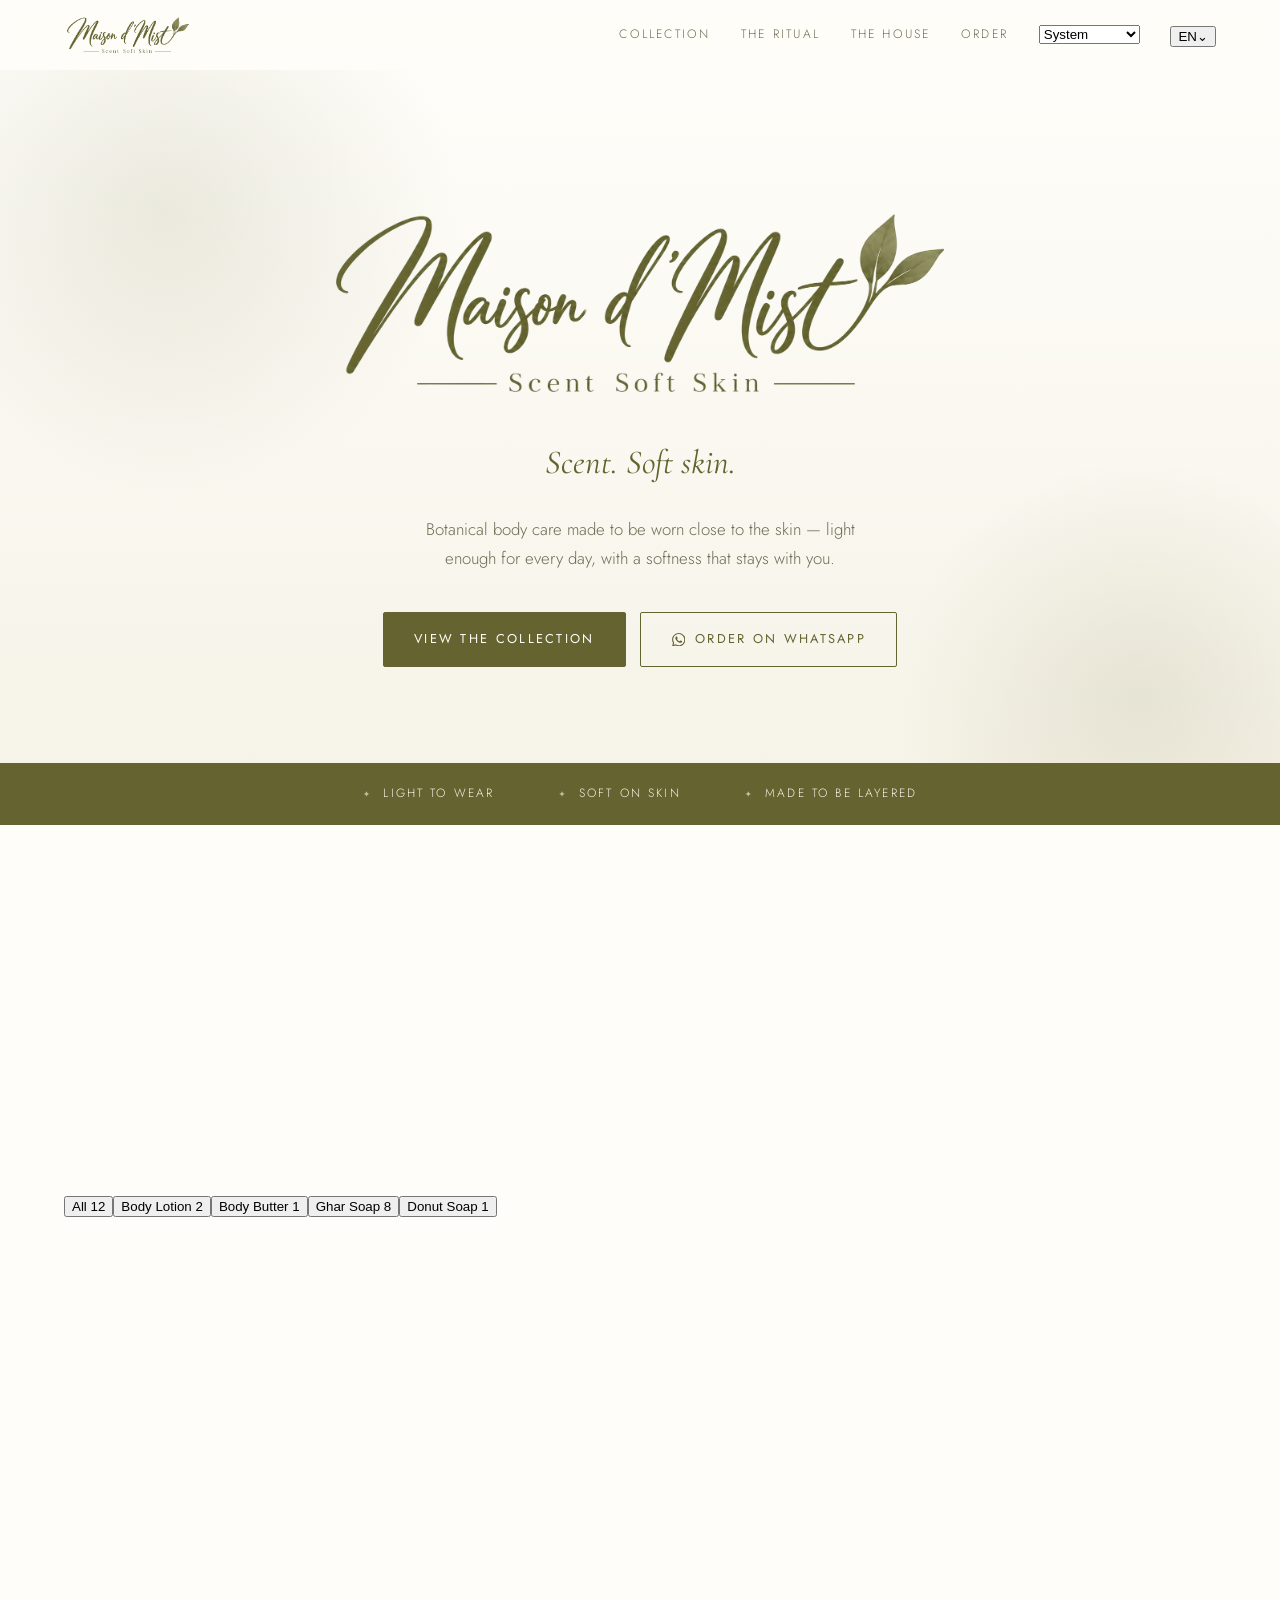
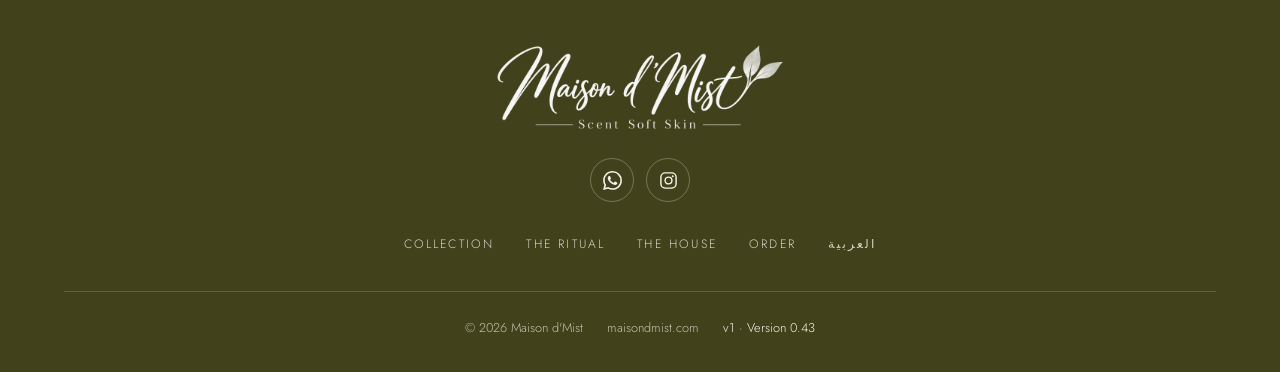
==== commit e131b756: "v1 (prepared): the 0.43 site (live 0.42 search release + security) Merges release/0.43 into the v1 t" ====
--- a/index.html
+++ b/index.html
@@ -4,6 +4,8 @@
 <meta charset="utf-8">
 <meta http-equiv="Content-Security-Policy" content="default-src 'none'; script-src 'self' 'sha256-v3HixxbG5b47Mi5Nrn9eX0zOIoF9T//BRcnOp4Re8aM='; style-src 'self'; font-src 'self'; img-src 'self'; media-src 'self'; connect-src 'self'; manifest-src 'self'; worker-src 'self'; base-uri 'none'; form-action 'none'; object-src 'none'; require-trusted-types-for 'script'; trusted-types mdm-sw mdm-jsonld">
 <meta name="referrer" content="strict-origin-when-cross-origin">
+<!-- v1 test site: kept out of search engines. -->
+<meta name="robots" content="noindex, nofollow">
 <meta name="viewport" content="width=device-width, initial-scale=1">
 <title>Maison d'Mist | Body Lotion, Butter & Ghar Soap</title>
 <meta name="description" content="Discover Maison d'Mist body care, including Fresh Mist Lotion, Soft Bloom Butter Cream and Ghar soaps. Explore the collection and order on WhatsApp.">
@@ -237,7 +239,7 @@
     <div class="footer__fine">
       <span>&copy; <span data-year>2026</span> Maison d'Mist</span>
       <span>maisondmist.com</span>
-      <span class="footer__version" data-version>Version 0.43</span>
+      <span class="footer__version" data-version>v1 · Version 0.43</span>
     </div>
   </div>
 </footer>
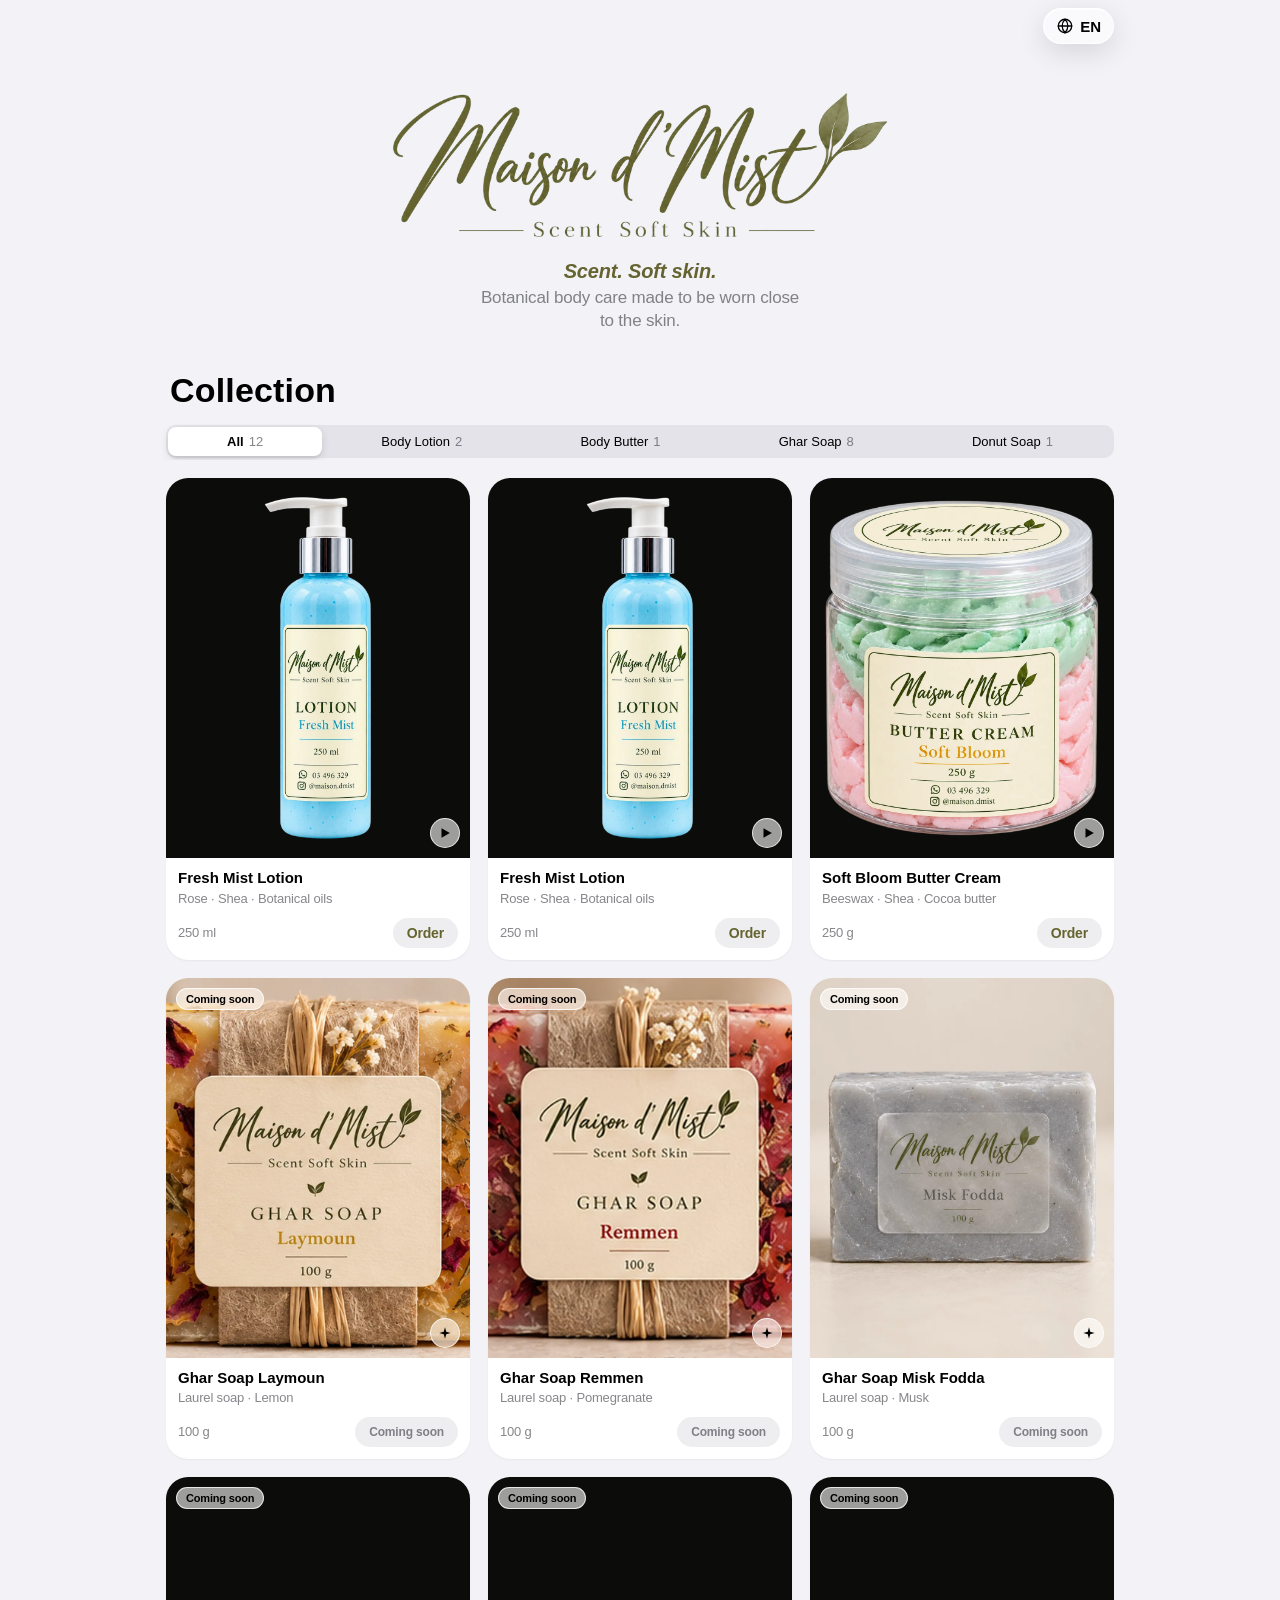
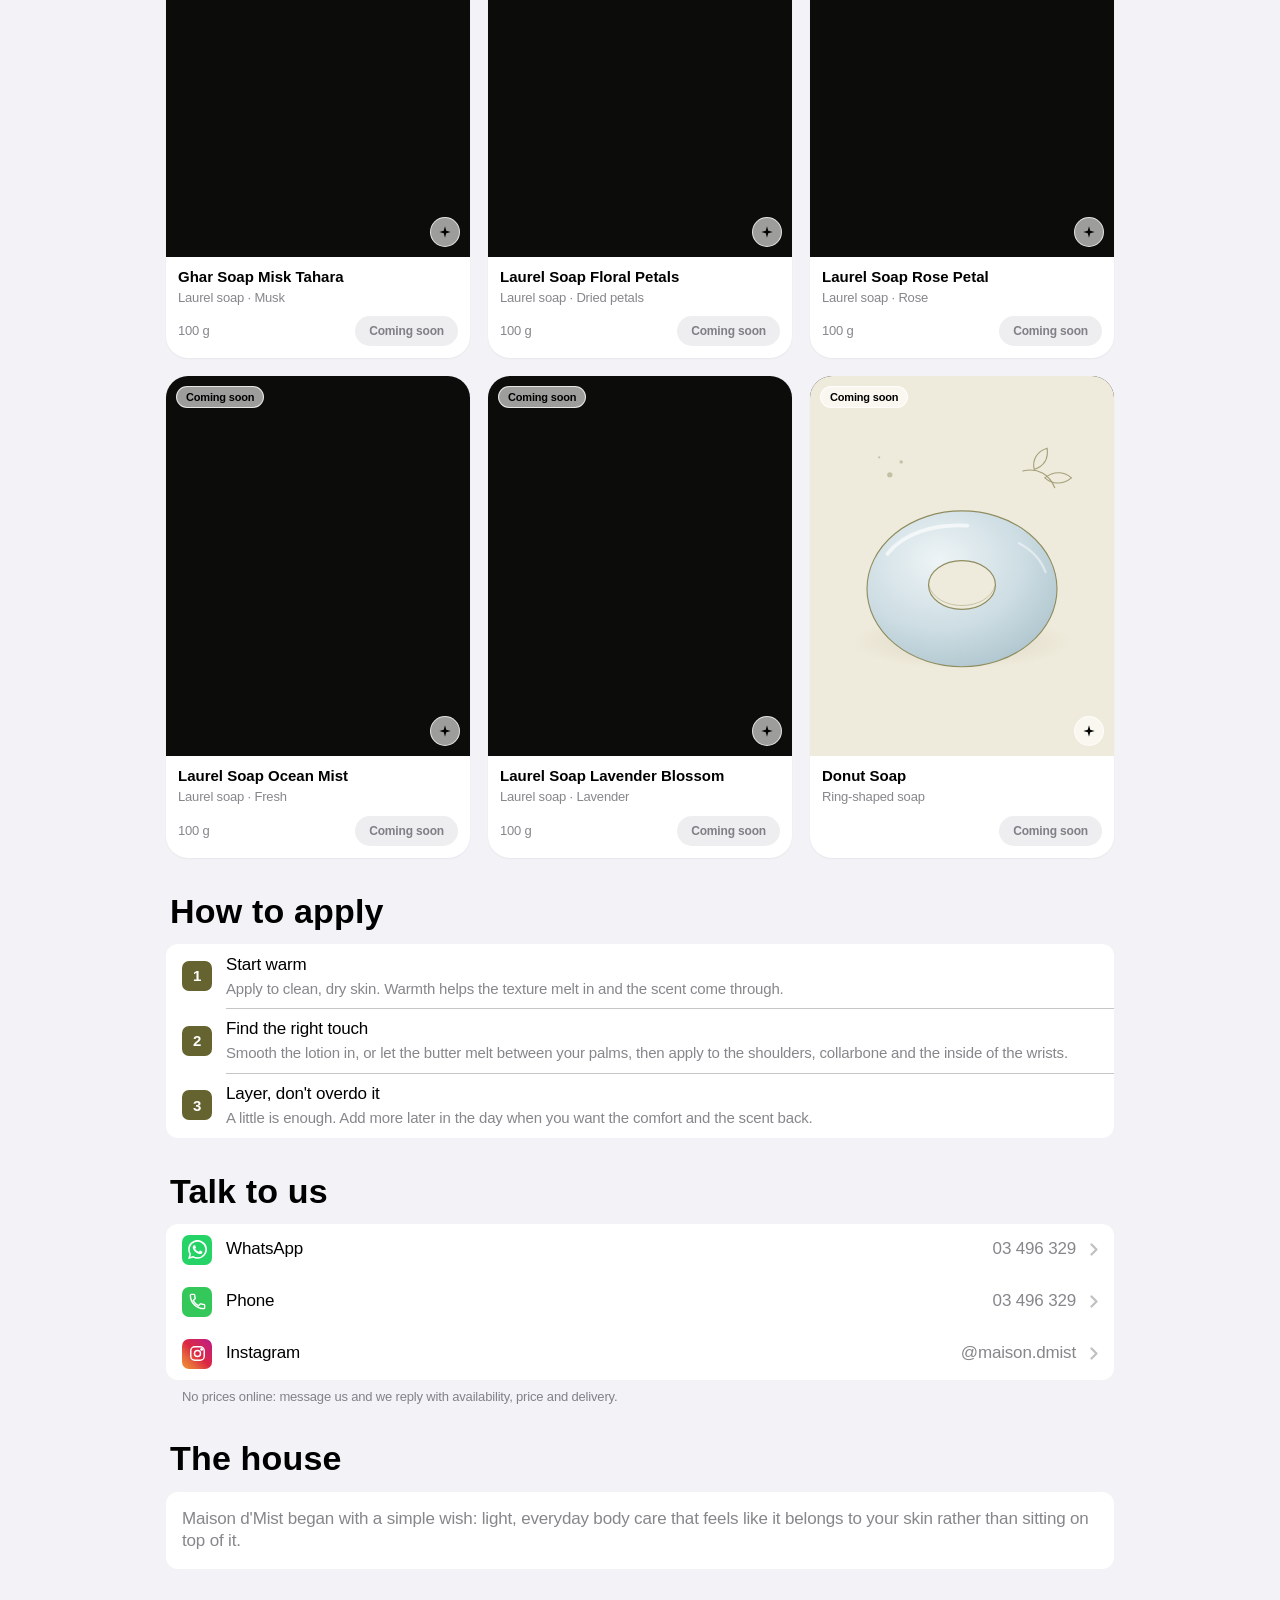
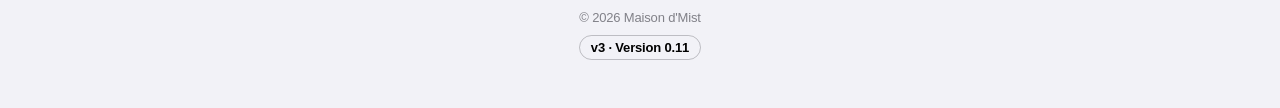
==== commit a873b61e: "v3 0.11 (prepared): the 0.43 security hardening for the iOS edition - ios.js builds every element wi" ====
--- a/index.html
+++ b/index.html
@@ -1,256 +1,98 @@
 <!doctype html>
-<html lang="en" dir="ltr" data-root=".">
+<html lang="en" dir="ltr">
 <head>
 <meta charset="utf-8">
-<meta http-equiv="Content-Security-Policy" content="default-src 'none'; script-src 'self' 'sha256-v3HixxbG5b47Mi5Nrn9eX0zOIoF9T//BRcnOp4Re8aM='; style-src 'self'; font-src 'self'; img-src 'self'; media-src 'self'; connect-src 'self'; manifest-src 'self'; worker-src 'self'; base-uri 'none'; form-action 'none'; object-src 'none'; require-trusted-types-for 'script'; trusted-types mdm-sw mdm-jsonld">
+<meta http-equiv="Content-Security-Policy" content="default-src 'none'; script-src 'self'; style-src 'self'; font-src 'self'; img-src 'self'; media-src 'self'; connect-src 'self'; manifest-src 'self'; base-uri 'none'; form-action 'none'; object-src 'none'; require-trusted-types-for 'script'; trusted-types 'none'">
 <meta name="referrer" content="strict-origin-when-cross-origin">
-<!-- v1 test site: kept out of search engines. -->
+<meta name="viewport" content="width=device-width, initial-scale=1, viewport-fit=cover">
+<title>Maison d'Mist</title>
+<meta name="description" content="Maison d'Mist — botanical body care. Scent. Soft skin.">
+<!-- v3 is a test edition: kept out of search engines. -->
 <meta name="robots" content="noindex, nofollow">
-<meta name="viewport" content="width=device-width, initial-scale=1">
-<title>Maison d'Mist | Body Lotion, Butter & Ghar Soap</title>
-<meta name="description" content="Discover Maison d'Mist body care, including Fresh Mist Lotion, Soft Bloom Butter Cream and Ghar soaps. Explore the collection and order on WhatsApp.">
-<link rel="canonical" href="https://maisondmist.com/">
-<link rel="alternate" hreflang="en" href="https://maisondmist.com/">
-<link rel="alternate" hreflang="ar" href="https://maisondmist.com/ar/">
-<link rel="alternate" hreflang="fr" href="https://maisondmist.com/fr/">
-<link rel="alternate" hreflang="x-default" href="https://maisondmist.com/">
-<meta name="theme-color" content="#fefdf9">
+<meta name="theme-color" content="#f2f2f7" media="(prefers-color-scheme: light)">
+<meta name="theme-color" content="#000000" media="(prefers-color-scheme: dark)">
 <meta name="color-scheme" content="light dark">
-<script>
-(function(){try{var t=localStorage.getItem("mdm-theme");if(t==="light"||t==="dark"){document.querySelector('meta[name="color-scheme"]').content=t;document.documentElement.dataset.theme=t;}else{document.documentElement.dataset.theme="system";}}catch(e){document.documentElement.dataset.theme="system";}})();
-</script>
-
-<meta property="og:type" content="website">
-<meta property="og:site_name" content="Maison d'Mist">
-<meta property="og:locale" content="en_US">
-<meta property="og:locale:alternate" content="ar_AR">
-<meta property="og:locale:alternate" content="fr_FR">
-<meta property="og:title" content="Maison d'Mist | Body Lotion, Butter & Ghar Soap">
-<meta property="og:description" content="Discover Maison d'Mist body care, including Fresh Mist Lotion, Soft Bloom Butter Cream and Ghar soaps. Explore the collection and order on WhatsApp.">
-<meta property="og:url" content="https://maisondmist.com/">
-<meta property="og:image" content="https://maisondmist.com/assets/img/og-image.png">
-<meta property="og:image:width" content="1200">
-<meta property="og:image:height" content="630">
-<meta property="og:image:alt" content="Maison d'Mist body care collection">
-<meta name="twitter:card" content="summary_large_image">
-<meta name="twitter:title" content="Maison d'Mist | Body Lotion, Butter & Ghar Soap">
-<meta name="twitter:description" content="Discover Maison d'Mist body care, including Fresh Mist Lotion, Soft Bloom Butter Cream and Ghar soaps. Explore the collection and order on WhatsApp.">
-<meta name="twitter:image" content="https://maisondmist.com/assets/img/og-image.png">
-<meta name="twitter:image:alt" content="Maison d'Mist body care collection">
-
+<meta name="apple-mobile-web-app-capable" content="yes">
+<meta name="mobile-web-app-capable" content="yes">
+<meta name="apple-mobile-web-app-status-bar-style" content="black-translucent">
+<meta name="apple-mobile-web-app-title" content="Maison d'Mist">
 <link rel="icon" href="favicon.ico" sizes="any">
-<link rel="icon" type="image/png" sizes="32x32" href="assets/img/favicon-32.png">
-<link rel="icon" type="image/png" sizes="16x16" href="assets/img/favicon-16.png">
 <link rel="apple-touch-icon" href="assets/img/apple-touch-icon.png">
 <link rel="manifest" href="site.webmanifest">
+<link rel="stylesheet" href="assets/css/ios.css">
+</head>
+<body>
+<a class="skip" href="#shop" data-t="skip">Skip to the collection</a>
 
-<link rel="stylesheet" href="assets/css/fonts.css">
-<link rel="stylesheet" href="assets/css/site.css">
-<link rel="stylesheet" href="assets/css/experience.css">
-
-<script type="application/ld+json">
-{
-  "@context": "https://schema.org",
-  "@graph": [
-    {
-      "@type": "Organization",
-      "@id": "https://maisondmist.com/#organization",
-      "name": "Maison d'Mist",
-      "url": "https://maisondmist.com/",
-      "logo": {
-        "@type": "ImageObject",
-        "url": "https://maisondmist.com/assets/img/logo-maison-dmist.png"
-      },
-      "sameAs": ["https://instagram.com/maison.dmist"]
-    },
-    {
-      "@type": "Brand",
-      "@id": "https://maisondmist.com/#brand",
-      "name": "Maison d'Mist",
-      "slogan": "Scent Soft Skin",
-      "url": "https://maisondmist.com/",
-      "logo": "https://maisondmist.com/assets/img/logo-maison-dmist.png"
-    },
-    {
-      "@type": "WebSite",
-      "@id": "https://maisondmist.com/#website",
-      "name": "Maison d'Mist",
-      "url": "https://maisondmist.com/",
-      "publisher": { "@id": "https://maisondmist.com/#organization" },
-      "inLanguage": ["en", "ar", "fr"]
-    },
-    {
-      "@type": "WebPage",
-      "@id": "https://maisondmist.com/#webpage",
-      "url": "https://maisondmist.com/",
-      "name": "Maison d'Mist | Body Lotion, Butter & Ghar Soap",
-      "description": "Discover Maison d'Mist body care, including Fresh Mist Lotion, Soft Bloom Butter Cream and Ghar soaps. Explore the collection and order on WhatsApp.",
-      "isPartOf": { "@id": "https://maisondmist.com/#website" },
-      "about": { "@id": "https://maisondmist.com/#organization" },
-      "inLanguage": "en"
-    }
-  ]
-}
-</script>
-</head>
-
-<body>
-<a class="skip" href="#main">Skip to content</a>
-
-<header class="site-header">
-  <div class="wrap site-header__inner">
-    <a class="brand" href="./" aria-label="Maison d'Mist — home">
-      <img src="assets/img/logo-maison-dmist-trimmed.webp" alt="Maison d'Mist" width="1596" height="523">
-    </a>
-
-    <button class="nav-toggle" type="button" aria-expanded="false" aria-controls="primary-nav" aria-label="Open menu">
-      <svg viewBox="0 0 24 24" aria-hidden="true"><path d="M3 6h18M3 12h18M3 18h18" stroke-linecap="round"/></svg>
+<!-- Compact glass bar: fades in once the large title scrolls away. -->
+<header class="navbar" id="navbar">
+  <div class="navbar__inner">
+    <span class="navbar__spacer"></span>
+    <img class="navbar__logo" src="assets/img/logo-maison-dmist-trimmed.webp" alt="Maison d'Mist" width="1596" height="523">
+    <button class="glass-btn lang-btn" type="button" id="lang-btn" aria-haspopup="true" aria-expanded="false" aria-controls="lang-menu">
+      <svg viewBox="0 0 24 24" aria-hidden="true"><circle cx="12" cy="12" r="9"/><path d="M3 12h18M12 3c2.5 2.6 3.8 5.6 3.8 9s-1.3 6.4-3.8 9c-2.5-2.6-3.8-5.6-3.8-9S9.5 5.6 12 3Z"/></svg>
+      <span id="lang-code">EN</span>
     </button>
-
-    <nav class="nav" id="primary-nav" data-open="false" aria-label="Primary">
-      <button class="nav-toggle nav__close" type="button" aria-label="Close menu" data-nav-close>
-        <svg viewBox="0 0 24 24" aria-hidden="true"><path d="M6 6l12 12M18 6L6 18" stroke-linecap="round"/></svg>
-      </button>
-      <a href="#collection">Collection</a>
-      <a href="#ritual">The ritual</a>
-      <a href="#story">The house</a>
-      <a href="#contact">Order</a>
-      <select class="theme-select" id="theme-select" aria-label="Appearance">
-        <option value="system">System</option>
-        <option value="light">Original Light</option>
-        <option value="dark">Dark Luxury</option>
-      </select>
-      <div class="language-select">
-        <button class="language-current" id="language-current" type="button" aria-expanded="false" aria-controls="language-menu" aria-haspopup="true" aria-label="Choose language">
-          <span>EN</span><span class="language-chevron" aria-hidden="true">⌄</span>
-        </button>
-        <div class="language-menu" id="language-menu" hidden>
-          <a href="./" data-lang="en" lang="en" hreflang="en" aria-current="page"><span>English</span><span>EN</span></a>
-          <a href="fr/" data-lang="fr" lang="fr" hreflang="fr"><span>Français</span><span>FR</span></a>
-          <a href="ar/" data-lang="ar" lang="ar" hreflang="ar" dir="rtl"><span>العربية</span><span>AR</span></a>
-        </div>
-      </div>
-    </nav>
   </div>
 </header>
+<div class="menu" id="lang-menu" role="menu" hidden></div>
 
-<main id="main">
-
-  <section class="hero">
-    <div class="wrap">
-      <h1 class="hero__title"><img class="hero__logo" src="assets/img/logo-maison-dmist-trimmed.webp" alt="Maison d'Mist — Scent Soft Skin" width="1596" height="523" fetchpriority="high"></h1>
-      <p class="hero__tagline">Scent. Soft skin.</p>
-      <p class="hero__lead">Botanical body care made to be worn close to the skin — light enough for every day, with a softness that stays with you.</p>
-      <div class="hero__cta">
-        <a class="btn" href="#collection">View the collection</a>
-        <a class="btn btn--ghost" data-order-btn href="#contact" hidden>Order</a>
-      </div>
-    </div>
+<main>
+  <section class="hero" aria-labelledby="hero-title">
+    <h1 id="hero-title" class="hero__title"><img src="assets/img/logo-maison-dmist-trimmed.webp" alt="Maison d'Mist" width="1596" height="523"></h1>
+    <p class="hero__tagline" data-t="tagline">Scent. Soft skin.</p>
+    <p class="hero__lead" data-t="lead">Botanical body care made to be worn close to the skin.</p>
   </section>
 
-  <div class="strip">
-    <div class="wrap strip__inner">
-      <span>Light to wear</span>
-      <span>Soft on skin</span>
-      <span>Made to be layered</span>
-    </div>
-  </div>
-
-  <section class="section" id="collection">
-    <div class="wrap">
-      <div class="section__head reveal">
-        <p class="eyebrow">The collection</p>
-        <h2>Our body care</h2>
-        <p>Each formula is made for an easy application, a sensorial texture and a subtle scent.</p>
-      </div>
-      <!-- Cards are generated from data/products.js — edit that file to list products. -->
-      <div class="grid" id="collection-grid"></div>
-    </div>
+  <section class="section" id="shop" aria-labelledby="shop-title">
+    <h2 class="large-title" id="shop-title" data-t="collection">Collection</h2>
+    <div class="segmented-wrap"><div class="segmented" id="segmented" role="tablist" aria-labelledby="shop-title"></div></div>
+    <div class="grid" id="grid" aria-live="polite"></div>
   </section>
 
-  <section class="section section--warm" id="ritual">
-    <div class="wrap">
-      <div class="section__head reveal">
-        <p class="eyebrow">How to apply it</p>
-        <h2>The ritual</h2>
-      </div>
-      <div class="steps">
-        <div class="step reveal">
-          <span class="step__n">01</span>
-          <h3>Start warm</h3>
-          <p>Apply to clean, dry skin. Warmth helps the texture melt in and the scent come through.</p>
-        </div>
-        <div class="step reveal">
-          <span class="step__n">02</span>
-          <h3>Find the right touch</h3>
-          <p>Smooth the lotion in, or let the butter melt between your palms, then apply to the shoulders, collarbone and the inside of the wrists.</p>
-        </div>
-        <div class="step reveal">
-          <span class="step__n">03</span>
-          <h3>Layer, don't overdo it</h3>
-          <p>A little is enough. Add more later in the day when you want the comfort and the scent back.</p>
-        </div>
-      </div>
-    </div>
+  <section class="section" id="ritual" aria-labelledby="ritual-title">
+    <h2 class="large-title" id="ritual-title" data-t="ritualTitle">How to apply</h2>
+    <ul class="list" id="ritual-list"></ul>
   </section>
 
-  <section class="section" id="story">
-    <div class="wrap story">
-      <div class="story__art reveal">
-        <img src="assets/img/logo-maison-dmist-trimmed.webp" alt="" width="1596" height="523">
-      </div>
-      <!-- Replace the two paragraphs below with your own story before launch. -->
-      <div class="reveal">
-        <p class="eyebrow">The house</p>
-        <h2>Maison d'Mist</h2>
-        <p>Maison d'Mist began with a simple wish: light, everyday body care that feels like it belongs to your skin rather than sitting on top of it.</p>
-        <p>Every formula follows that idea: a sensorial texture, a subtle scent and simple gestures to care for your skin from morning to night.</p>
-        <div class="rule" aria-hidden="true">✦</div>
-      </div>
-    </div>
+  <section class="section" id="contact" aria-labelledby="contact-title">
+    <h2 class="large-title" id="contact-title" data-t="contactTitle">Talk to us</h2>
+    <ul class="list" id="contact-list"></ul>
+    <p class="list-note" data-t="contactNote">No prices online: message us and we reply with availability, price and delivery.</p>
   </section>
 
-  <section class="section section--warm" id="contact">
-    <div class="wrap">
-      <div class="section__head reveal">
-        <p class="eyebrow">Orders and enquiries</p>
-        <h2>How to order</h2>
-        <p>Send us a message with the product you would like and where it should go. We confirm availability and delivery with you directly.</p>
-      </div>
-      <!-- Cards are generated from data/site.js — fill in your number and accounts there. -->
-      <div class="contact" id="contact-grid"></div>
-      <p class="notice" id="contact-where" hidden></p>
-    </div>
+  <section class="section" id="about" aria-labelledby="about-title">
+    <h2 class="large-title" id="about-title" data-t="about">The house</h2>
+    <div class="card-text"><p data-t="aboutBody">Maison d'Mist began with a simple wish: light, everyday body care that feels like it belongs to your skin rather than sitting on top of it.</p></div>
   </section>
 
+  <footer class="foot">
+    <span>© <span id="year">2026</span> Maison d'Mist</span>
+    <span class="foot__version" id="version">v3 · Version 0.11</span>
+  </footer>
 </main>
 
-<footer class="site-footer">
-  <div class="wrap">
-    <img class="site-footer__logo" src="assets/img/logo-maison-dmist-trimmed.webp" alt="Maison d'Mist" width="1596" height="523">
-    <div class="socials" data-socials></div>
-    <nav class="footer__nav" aria-label="Footer">
-      <a href="#collection">Collection</a>
-      <a href="#ritual">The ritual</a>
-      <a href="#story">The house</a>
-      <a href="#contact">Order</a>
-      <a href="ar/" lang="ar" hreflang="ar">العربية</a>
-    </nav>
-    <div class="footer__fine">
-      <span>&copy; <span data-year>2026</span> Maison d'Mist</span>
-      <span>maisondmist.com</span>
-      <span class="footer__version" data-version>v1 · Version 0.43</span>
-    </div>
+<!-- Floating glass tab bar (phones). -->
+<nav class="tabbar" aria-label="Sections" id="tabbar">
+  <a href="#shop" class="tab" data-tab="shop"><svg viewBox="0 0 24 24" aria-hidden="true"><path d="M5 8h14l-1.2 11.2a2 2 0 0 1-2 1.8H8.2a2 2 0 0 1-2-1.8Z"/><path d="M9 10V7a3 3 0 0 1 6 0v3"/></svg><span data-t="shop">Shop</span></a>
+  <a href="#ritual" class="tab" data-tab="ritual"><svg viewBox="0 0 24 24" aria-hidden="true"><path d="M12 3s-6 6.6-6 11a6 6 0 0 0 12 0c0-4.4-6-11-6-11Z"/><path d="M9.5 15a2.5 2.5 0 0 0 2.5 2.5"/></svg><span data-t="ritual">Ritual</span></a>
+  <a href="#contact" class="tab" data-tab="contact"><svg viewBox="0 0 24 24" aria-hidden="true"><path d="M4 12a8 7 0 1 1 3.6 5.8L4 19.5l1.2-3.4A6.6 6.6 0 0 1 4 12Z"/></svg><span data-t="contact">Contact</span></a>
+</nav>
+
+<!-- Product sheet (iOS-style modal sheet). -->
+<div class="sheet-backdrop" id="sheet-backdrop" hidden></div>
+<section class="sheet" id="sheet" role="dialog" aria-modal="true" aria-labelledby="sheet-title" hidden>
+  <div class="sheet__handle" id="sheet-handle"><span class="sheet__grabber"></span>
+    <button class="sheet__done" type="button" id="sheet-done" data-t="done">Done</button>
   </div>
-</footer>
+  <div class="sheet__body" id="sheet-body"></div>
+</section>
+
+<noscript><p class="noscript">Maison d'Mist · WhatsApp 03 496 329 · Instagram @maison.dmist</p></noscript>
 
 <script src="data/site.js"></script>
 <script src="data/products.js"></script>
 <script src="assets/js/safe-dom.js"></script>
-<script src="assets/js/site.js"></script>
-<script src="assets/js/languages.js"></script>
-<script src="assets/js/theme.js"></script>
-<script src="assets/js/media.js"></script>
-<script src="assets/js/pwa.js"></script>
+<script src="assets/js/ios.js"></script>
 </body>
 </html>
--- a/assets/css/ios.css
+++ b/assets/css/ios.css
@@ -0,0 +1,258 @@
+/* Maison d'Mist v3 — the iOS edition.
+   Follows Apple's iOS conventions: system font and colours, grouped lists,
+   segmented control, glass bars and buttons, modal sheets, a floating tab bar.
+   Every icon is original line art (SF Symbols may not be used on the web). The
+   brand olive is the app's tint, as an iOS app's accent colour would be. */
+
+:root {
+  color-scheme: light dark;
+  --bg: #f2f2f7;
+  --card: #ffffff;
+  --fill: rgba(118, 118, 128, .12);
+  --label: #000000;
+  --label-2: rgba(60, 60, 67, .62);
+  --label-3: rgba(60, 60, 67, .32);
+  --sep: rgba(60, 60, 67, .29);
+  --tint: #656430;
+  --tint-ink: #ffffff;
+  --thumb: #ffffff;
+  --glass: rgba(255, 255, 255, .6);
+  --bar: rgba(249, 249, 249, .84);
+  --glass-edge: rgba(255, 255, 255, .75);
+  --glass-shadow: 0 8px 28px rgba(0, 0, 0, .12), inset 0 1px 0 rgba(255, 255, 255, .7);
+  --media-bg: #0c0d0a;
+  --font: -apple-system, BlinkMacSystemFont, "SF Pro Text", "Segoe UI", Roboto, "Helvetica Neue", Arial, "Noto Sans", "Noto Sans Arabic", sans-serif;
+  --font-display: -apple-system, BlinkMacSystemFont, "SF Pro Display", "Segoe UI", Roboto, "Helvetica Neue", Arial, "Noto Sans Arabic", sans-serif;
+  --spring: cubic-bezier(.32, .72, 0, 1);
+  --safe-t: env(safe-area-inset-top, 0px);
+  --safe-b: env(safe-area-inset-bottom, 0px);
+}
+@media (prefers-color-scheme: dark) {
+  :root {
+    --bg: #000000; --card: #1c1c1e; --fill: rgba(118, 118, 128, .24);
+    --label: #ffffff; --label-2: rgba(235, 235, 245, .62); --label-3: rgba(235, 235, 245, .3);
+    --sep: rgba(84, 84, 88, .65); --tint: #cdb86e; --tint-ink: #17170c; --thumb: #636366;
+    --glass: rgba(30, 30, 32, .58); --glass-edge: rgba(255, 255, 255, .14); --bar: rgba(22, 22, 24, .8);
+    --glass-shadow: 0 8px 28px rgba(0, 0, 0, .55), inset 0 1px 0 rgba(255, 255, 255, .08);
+  }
+  .hero__title img, .navbar__logo { filter: brightness(0) invert(1); }
+}
+
+*, *::before, *::after { box-sizing: border-box; }
+html { -webkit-text-size-adjust: 100%; scroll-padding-top: calc(var(--safe-t) + 64px); }
+body {
+  margin: 0; background: var(--bg); color: var(--label);
+  font: 17px/1.35 var(--font); letter-spacing: -.01em;
+  -webkit-font-smoothing: antialiased; -webkit-tap-highlight-color: transparent;
+  padding-bottom: calc(104px + var(--safe-b));
+}
+html[lang="ar"] body { letter-spacing: 0; }
+img, video { max-width: 100%; display: block; }
+button { font: inherit; color: inherit; }
+:focus-visible { outline: 3px solid color-mix(in srgb, var(--tint) 60%, transparent); outline-offset: 2px; border-radius: 10px; }
+.skip { position: absolute; top: -100px; inset-inline-start: 12px; z-index: 100; padding: 10px 16px; border-radius: 999px; background: var(--tint); color: var(--tint-ink); text-decoration: none; }
+.skip:focus { top: calc(var(--safe-t) + 10px); }
+
+.glass {
+  background: var(--glass); border: .5px solid var(--glass-edge); box-shadow: var(--glass-shadow);
+  -webkit-backdrop-filter: blur(24px) saturate(180%); backdrop-filter: blur(24px) saturate(180%);
+}
+
+/* ---------- Navigation bar ---------- */
+.navbar { position: fixed; top: 0; inset-inline: 0; z-index: 40; padding-top: var(--safe-t); transition: background .3s, box-shadow .3s; }
+.navbar.is-scrolled {
+  background: var(--bar); box-shadow: 0 .5px 0 var(--sep);
+  -webkit-backdrop-filter: blur(24px) saturate(180%); backdrop-filter: blur(24px) saturate(180%);
+}
+.navbar__inner { max-width: 980px; margin: 0 auto; height: 52px; padding-inline: 16px; display: grid; grid-template-columns: 1fr auto 1fr; align-items: center; }
+.navbar__logo { height: 26px; width: auto; opacity: 0; transform: translateY(8px); transition: opacity .3s, transform .4s var(--spring); }
+.navbar.is-titled .navbar__logo { opacity: 1; transform: none; }
+.glass-btn {
+  justify-self: end; display: inline-flex; align-items: center; gap: 6px; height: 36px; padding: 0 12px;
+  border-radius: 999px; font: 600 15px var(--font); cursor: pointer;
+  background: var(--glass); border: .5px solid var(--glass-edge); box-shadow: var(--glass-shadow);
+  -webkit-backdrop-filter: blur(24px) saturate(180%); backdrop-filter: blur(24px) saturate(180%);
+}
+.glass-btn svg { width: 18px; height: 18px; fill: none; stroke: currentColor; stroke-width: 1.7; stroke-linecap: round; stroke-linejoin: round; }
+
+/* pull-down menu */
+.menu {
+  position: fixed; z-index: 60; top: calc(var(--safe-t) + 56px); inset-inline-end: max(16px, calc((100% - 980px) / 2 + 16px));
+  min-width: 230px; padding: 4px 0; border-radius: 16px; transform-origin: top right;
+  background: var(--glass); border: .5px solid var(--glass-edge); box-shadow: 0 18px 60px rgba(0, 0, 0, .22);
+  -webkit-backdrop-filter: blur(30px) saturate(180%); backdrop-filter: blur(30px) saturate(180%);
+  animation: pop .28s var(--spring);
+}
+[dir="rtl"] .menu { transform-origin: top left; }
+.menu[hidden] { display: none; }
+.menu__item { display: flex; align-items: center; justify-content: space-between; gap: 16px; width: 100%; padding: 12px 16px; border: 0; background: none; text-align: start; font-size: 17px; cursor: pointer; }
+.menu__item + .menu__item { border-top: .5px solid var(--sep); }
+.menu__item:active { background: var(--fill); }
+.menu__item svg { width: 18px; height: 18px; fill: none; stroke: var(--tint); stroke-width: 2.2; stroke-linecap: round; stroke-linejoin: round; visibility: hidden; }
+.menu__item[aria-checked="true"] svg { visibility: visible; }
+@keyframes pop { from { opacity: 0; transform: scale(.86); } to { opacity: 1; transform: none; } }
+
+/* ---------- Layout ---------- */
+main { max-width: 980px; margin: 0 auto; padding: calc(var(--safe-t) + 60px) 16px 0; }
+.hero { text-align: center; padding: 20px 0 4px; }
+.hero__title { margin: 0; }
+.hero__title img { width: min(520px, 86%); height: auto; margin: 0 auto; }
+.hero__tagline { margin: 10px 0 4px; font: italic 600 20px var(--font-display); color: var(--tint); }
+html[lang="ar"] .hero__tagline { font-style: normal; }
+.hero__lead { margin: 0 auto; max-width: 34ch; color: var(--label-2); }
+.section { scroll-margin-top: calc(var(--safe-t) + 60px); }
+.large-title { margin: 34px 4px 14px; font: 700 34px/1.12 var(--font-display); letter-spacing: .005em; }
+
+/* ---------- Segmented control ---------- */
+.segmented-wrap { margin: 0 -16px 18px; padding: 2px 16px; overflow-x: auto; scrollbar-width: none; }
+.segmented-wrap::-webkit-scrollbar { display: none; }
+.segmented { position: relative; display: inline-flex; min-width: 100%; padding: 2px; border-radius: 10px; background: var(--fill); }
+.segment { position: relative; z-index: 1; flex: 1 0 auto; padding: 7px 14px; border: 0; border-radius: 8px; background: none; font: 500 13px var(--font); white-space: nowrap; cursor: pointer; }
+.segment[aria-selected="true"] { font-weight: 600; }
+.segment__count { margin-inline-start: 5px; color: var(--label-2); font-weight: 400; }
+.segmented__thumb {
+  position: absolute; z-index: 0; top: 2px; bottom: 2px; left: 0; border-radius: 8px; background: var(--thumb);
+  box-shadow: 0 3px 8px rgba(0, 0, 0, .12), 0 3px 1px rgba(0, 0, 0, .04);
+  transition: transform .4s var(--spring), width .4s var(--spring);
+}
+
+/* ---------- Product cards ---------- */
+.grid { display: grid; gap: 14px; grid-template-columns: repeat(2, minmax(0, 1fr)); }
+@media (min-width: 700px) { .grid { grid-template-columns: repeat(3, minmax(0, 1fr)); gap: 18px; } }
+@media (max-width: 359px) { .grid { grid-template-columns: 1fr; } }
+.pcard { position: relative; display: flex; flex-direction: column; overflow: hidden; border-radius: 22px; background: var(--card); box-shadow: 0 1px 2px rgba(0, 0, 0, .05); transition: transform .4s var(--spring); }
+.pcard:active { transform: scale(.975); }
+.pcard[hidden] { display: none; }
+.pcard__media { position: relative; aspect-ratio: 4 / 5; background: var(--media-bg); }
+.pcard__media img { width: 100%; height: 100%; object-fit: cover; }
+.pcard__badge, .pcard__kind {
+  position: absolute; display: inline-flex; align-items: center; gap: 4px;
+  background: var(--glass); border: .5px solid var(--glass-edge);
+  -webkit-backdrop-filter: blur(14px) saturate(180%); backdrop-filter: blur(14px) saturate(180%);
+}
+.pcard__badge { top: 10px; inset-inline-start: 10px; padding: 4px 9px; border-radius: 999px; font: 600 11px var(--font); }
+.pcard__kind { bottom: 10px; inset-inline-end: 10px; width: 30px; height: 30px; justify-content: center; border-radius: 50%; }
+.pcard__kind svg { width: 14px; height: 14px; fill: currentColor; }
+.pcard__body { display: flex; flex-direction: column; flex: 1; gap: 2px; padding: 11px 12px 12px; }
+.pcard__name { margin: 0; font: 600 15px/1.25 var(--font); }
+.pcard__open { padding: 0; border: 0; background: none; font: inherit; text-align: start; cursor: pointer; }
+.pcard__open::after { content: ""; position: absolute; inset: 0; z-index: 1; border-radius: 22px; }
+.pcard__sub { margin: 0; font-size: 13px; color: var(--label-2); white-space: nowrap; overflow: hidden; text-overflow: ellipsis; }
+.pcard__row { display: flex; align-items: center; justify-content: space-between; gap: 8px; margin-top: auto; padding-top: 8px; }
+.pcard__size { font-size: 13px; color: var(--label-2); }
+.get {
+  position: relative; z-index: 2; display: inline-grid; place-items: center; min-width: 62px; height: 30px; padding: 0 14px;
+  border-radius: 999px; background: var(--fill); color: var(--tint); font: 700 14px var(--font); text-decoration: none; white-space: nowrap;
+}
+.get--soon { color: var(--label-2); font-weight: 600; font-size: 12px; }
+
+/* ---------- Grouped lists ---------- */
+.list { margin: 0; padding: 0; list-style: none; overflow: hidden; border-radius: 12px; background: var(--card); }
+.row { position: relative; display: flex; align-items: center; gap: 14px; min-height: 52px; padding: 10px 16px; color: inherit; text-decoration: none; }
+.row + .row::before { content: ""; position: absolute; top: 0; inset-inline: 60px 0; border-top: .5px solid var(--sep); }
+a.row:active { background: var(--fill); }
+.row__icon { flex: none; display: grid; place-items: center; width: 30px; height: 30px; border-radius: 7px; color: #fff; font: 700 15px var(--font); background: var(--tint); }
+.row__icon svg { width: 19px; height: 19px; fill: none; stroke: currentColor; stroke-width: 1.8; stroke-linecap: round; stroke-linejoin: round; }
+/* Solid icons (WhatsApp). Was an inline style; the page policy allows none. */
+.row__icon svg.icon-solid { fill: currentColor; stroke: none; }
+.row__icon--wa { background: #25d366; }
+.row__icon--phone { background: #34c759; }
+.row__icon--ig { background: linear-gradient(45deg, #f09433, #e6683c 25%, #dc2743 50%, #cc2366 75%, #bc1888); }
+.row__text { flex: 1; min-width: 0; }
+.row__title { display: block; }
+.row__detail { display: block; margin-top: 2px; font-size: 15px; line-height: 1.32; color: var(--label-2); }
+.row__value { color: var(--label-2); white-space: nowrap; }
+.row__chev { flex: none; width: 8px; height: 13px; fill: none; stroke: var(--label-3); stroke-width: 2.2; stroke-linecap: round; stroke-linejoin: round; }
+[dir="rtl"] .row__chev { transform: scaleX(-1); }
+.list-note { margin: 8px 16px 0; font-size: 13px; color: var(--label-2); }
+.card-text { padding: 16px; border-radius: 12px; background: var(--card); color: var(--label-2); }
+.card-text p { margin: 0; }
+
+/* ---------- Footer ---------- */
+.foot { display: flex; flex-direction: column; align-items: center; gap: 8px; padding: 40px 0 16px; font-size: 13px; color: var(--label-2); }
+.foot__version { padding: 3px 11px; border: 1px solid var(--sep); border-radius: 999px; color: var(--label); font-weight: 600; }
+
+/* ---------- Floating tab bar ---------- */
+.tabbar {
+  position: fixed; z-index: 45; bottom: calc(12px + var(--safe-b)); left: 50%; transform: translateX(-50%);
+  display: flex; gap: 2px; padding: 5px; border-radius: 999px;
+  background: var(--bar); border: .5px solid var(--glass-edge); box-shadow: 0 12px 40px rgba(0, 0, 0, .18), inset 0 1px 0 var(--glass-edge);
+  -webkit-backdrop-filter: blur(24px) saturate(180%); backdrop-filter: blur(24px) saturate(180%);
+}
+.tab { display: flex; flex-direction: column; align-items: center; gap: 2px; min-width: 78px; padding: 6px 12px 5px; border-radius: 999px; color: var(--label); text-decoration: none; font: 600 10px var(--font); }
+html[lang="ar"] .tab { font-size: 11px; }
+.tab svg { width: 24px; height: 24px; fill: none; stroke: currentColor; stroke-width: 1.7; stroke-linecap: round; stroke-linejoin: round; }
+.tab[aria-current="true"] { color: var(--tint); background: var(--fill); }
+@media (min-width: 900px) { .tabbar { display: none; } body { padding-bottom: 32px; } }
+
+/* ---------- Sheet ---------- */
+.sheet-backdrop { position: fixed; inset: 0; z-index: 70; background: rgba(0, 0, 0, .38); opacity: 0; transition: opacity .35s ease; }
+.sheet-backdrop.is-open { opacity: 1; }
+.sheet {
+  position: fixed; z-index: 80; inset-inline: 0; bottom: 0; display: flex; flex-direction: column;
+  max-height: calc(100dvh - var(--safe-t) - 18px); border-radius: 14px 14px 0 0; background: var(--bg);
+  box-shadow: 0 -10px 40px rgba(0, 0, 0, .25); transform: translateY(100%); transition: transform .5s var(--spring);
+}
+.sheet.is-open { transform: translateY(0); }
+.sheet[hidden], .sheet-backdrop[hidden] { display: none; }
+@media (min-width: 900px) {
+  .sheet { top: 0; margin: auto; width: 560px; height: min(840px, 92vh); max-height: none; border-radius: 18px; opacity: 0; transform: translateY(36px) scale(.96); transition: transform .45s var(--spring), opacity .3s; }
+  .sheet.is-open { opacity: 1; transform: none; }
+}
+.sheet__handle { position: relative; flex: none; height: 46px; touch-action: none; cursor: grab; }
+.sheet__grabber { position: absolute; top: 6px; left: 50%; width: 36px; height: 5px; margin-left: -18px; border-radius: 3px; background: var(--label-3); }
+.sheet__done { position: absolute; top: 8px; inset-inline-end: 10px; padding: 6px 8px; border: 0; background: none; color: var(--tint); font: 600 17px var(--font); cursor: pointer; }
+.sheet__body { flex: 1; overflow-y: auto; overscroll-behavior: contain; -webkit-overflow-scrolling: touch; padding: 0 16px calc(28px + var(--safe-b)); }
+.sheet__media { position: relative; overflow: hidden; margin: 0 0 16px; border-radius: 18px; aspect-ratio: 4 / 5; max-height: 58vh; width: 100%; background: var(--media-bg); }
+.sheet__media img { width: 100%; height: 100%; object-fit: cover; }
+.sheet__media video { width: 100%; height: 100%; object-fit: contain; }
+.media-btn { position: absolute; z-index: 3; bottom: 12px; inset-inline-end: 12px; display: grid; place-items: center; width: 40px; height: 40px; border-radius: 50%; cursor: pointer;
+  background: var(--glass); border: .5px solid var(--glass-edge); -webkit-backdrop-filter: blur(16px) saturate(180%); backdrop-filter: blur(16px) saturate(180%); }
+.media-btn svg { width: 16px; height: 16px; fill: currentColor; }
+.sheet__title { margin: 2px 0 4px; font: 700 28px/1.15 var(--font-display); }
+.sheet__sub { margin: 0 0 12px; font-size: 15px; color: var(--label-2); }
+.chips { display: flex; flex-wrap: wrap; gap: 8px; margin: 0 0 14px; }
+.chip { padding: 5px 11px; border-radius: 999px; background: var(--fill); font: 600 13px var(--font); color: var(--label-2); }
+.sheet__desc { margin: 0 0 6px; font-size: 17px; line-height: 1.45; }
+.group-head { margin: 22px 16px 7px; font-size: 13px; color: var(--label-2); text-transform: uppercase; letter-spacing: .02em; }
+html[lang="ar"] .group-head { text-transform: none; letter-spacing: 0; }
+.cta { display: flex; align-items: center; justify-content: center; gap: 8px; width: 100%; min-height: 50px; margin-top: 20px; padding: 0 20px; border-radius: 999px; background: var(--tint); color: var(--tint-ink); font: 600 17px var(--font); text-decoration: none; }
+.cta svg { width: 20px; height: 20px; fill: currentColor; }
+.cta--plain { margin-top: 10px; background: var(--fill); color: var(--tint); }
+.note { margin: 18px 4px 0; font-size: 15px; color: var(--label-2); }
+
+/* soap animation inside the sheet: bubbles rise or petals fall, once */
+.anim-layer { position: absolute; inset: 0; z-index: 1; pointer-events: none; }
+.anim-layer b { position: absolute; inset: 0; }
+.anim-layer i { position: absolute; inset-inline-start: var(--x); width: var(--s); height: var(--s); opacity: 0; }
+.anim-layer b:nth-child(1) { --x: 8%;  --s: 26px; --d: 4.6s; --w: .1s; }
+.anim-layer b:nth-child(2) { --x: 22%; --s: 14px; --d: 4.0s; --w: .7s; }
+.anim-layer b:nth-child(3) { --x: 34%; --s: 34px; --d: 5.2s; --w: .4s; }
+.anim-layer b:nth-child(4) { --x: 47%; --s: 18px; --d: 4.4s; --w: 1.2s; }
+.anim-layer b:nth-child(5) { --x: 58%; --s: 28px; --d: 4.9s; --w: .2s; }
+.anim-layer b:nth-child(6) { --x: 69%; --s: 12px; --d: 3.8s; --w: 1.0s; }
+.anim-layer b:nth-child(7) { --x: 78%; --s: 22px; --d: 4.7s; --w: .6s; }
+.anim-layer b:nth-child(8) { --x: 88%; --s: 16px; --d: 4.2s; --w: 1.5s; }
+.anim-layer b:nth-child(9) { --x: 15%; --s: 20px; --d: 4.5s; --w: 1.8s; }
+.anim--bubbles .anim-layer i { bottom: -12%; border-radius: 50%;
+  background: radial-gradient(circle at 32% 30%, rgba(255,255,255,.95) 0 12%, rgba(255,255,255,.25) 32%, rgba(200,225,235,.12) 60%, rgba(255,255,255,0) 72%);
+  box-shadow: inset 0 0 0 1px rgba(255,255,255,.55), 0 0 6px rgba(255,255,255,.25); }
+.anim--petals .anim-layer i { top: -10%; border-radius: 70% 0 70% 0; background: linear-gradient(135deg, #f3b6c0, #c2405a 70%); }
+.is-animating.anim--bubbles .anim-layer b { animation: v3-rise var(--d) cubic-bezier(.3, .1, .6, 1) var(--w) 1 both; }
+.is-animating.anim--bubbles .anim-layer i { animation: v3-sway 1.6s ease-in-out var(--w) 3 alternate both, v3-fade var(--d) linear var(--w) 1 both; }
+.is-animating.anim--petals .anim-layer b { animation: v3-fall var(--d) cubic-bezier(.4, .1, .7, 1) var(--w) 1 both; }
+.is-animating.anim--petals .anim-layer i { animation: v3-turn 2.2s ease-in-out var(--w) 2 alternate both, v3-fade var(--d) linear var(--w) 1 both; }
+.sheet__media img { transition: transform 6.5s cubic-bezier(.2, .6, .3, 1); }
+.is-animating img { transform: scale(1.07); }
+@keyframes v3-rise { to { transform: translateY(-118%); } }
+@keyframes v3-fall { to { transform: translateY(118%); } }
+@keyframes v3-sway { from { transform: translateX(-8px); } to { transform: translateX(8px); } }
+@keyframes v3-turn { from { transform: rotate(0); } to { transform: translateX(26px) rotate(160deg); } }
+@keyframes v3-fade { 0% { opacity: 0; } 12% { opacity: .95; } 80% { opacity: .9; } 100% { opacity: 0; } }
+
+.noscript { padding: 120px 20px; text-align: center; }
+
+@media (prefers-reduced-motion: reduce) {
+  *, *::before, *::after { animation-duration: .01ms !important; animation-iteration-count: 1 !important; transition-duration: .01ms !important; }
+  .anim-layer { display: none; }
+}
